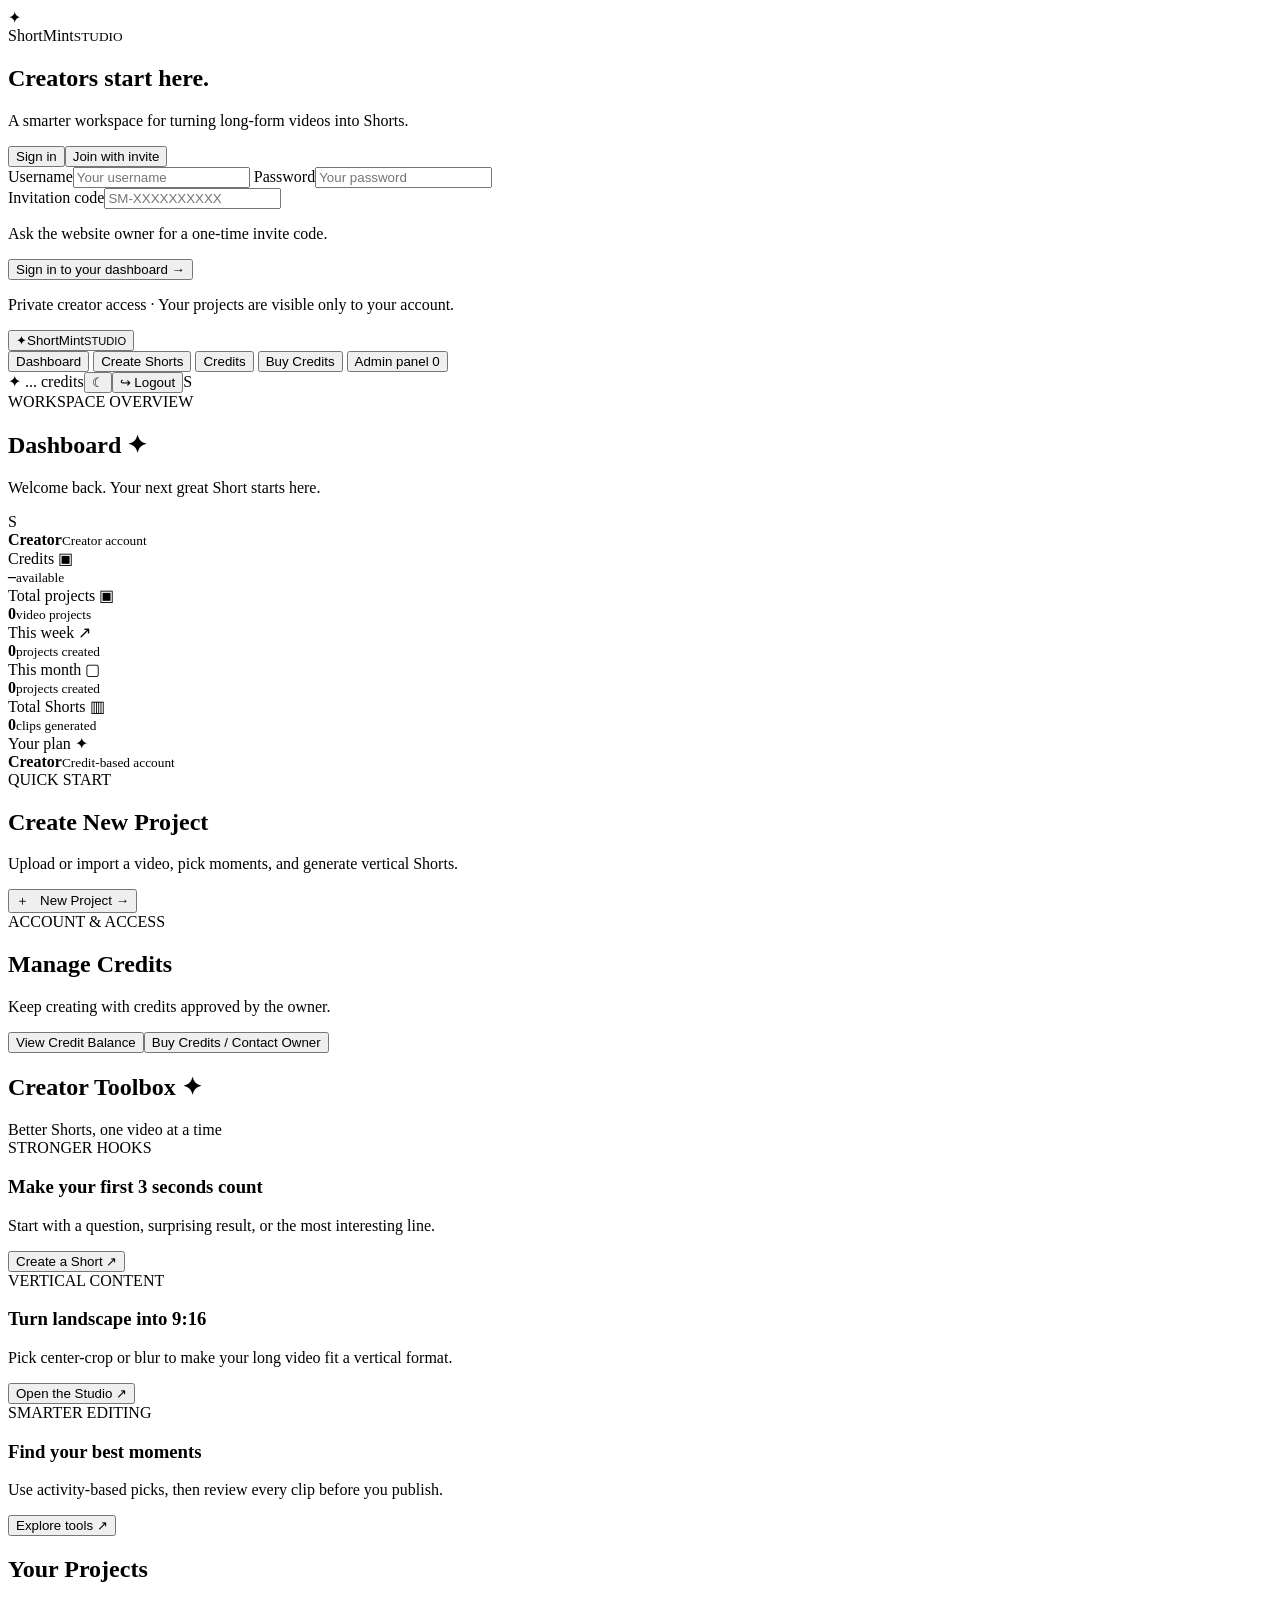
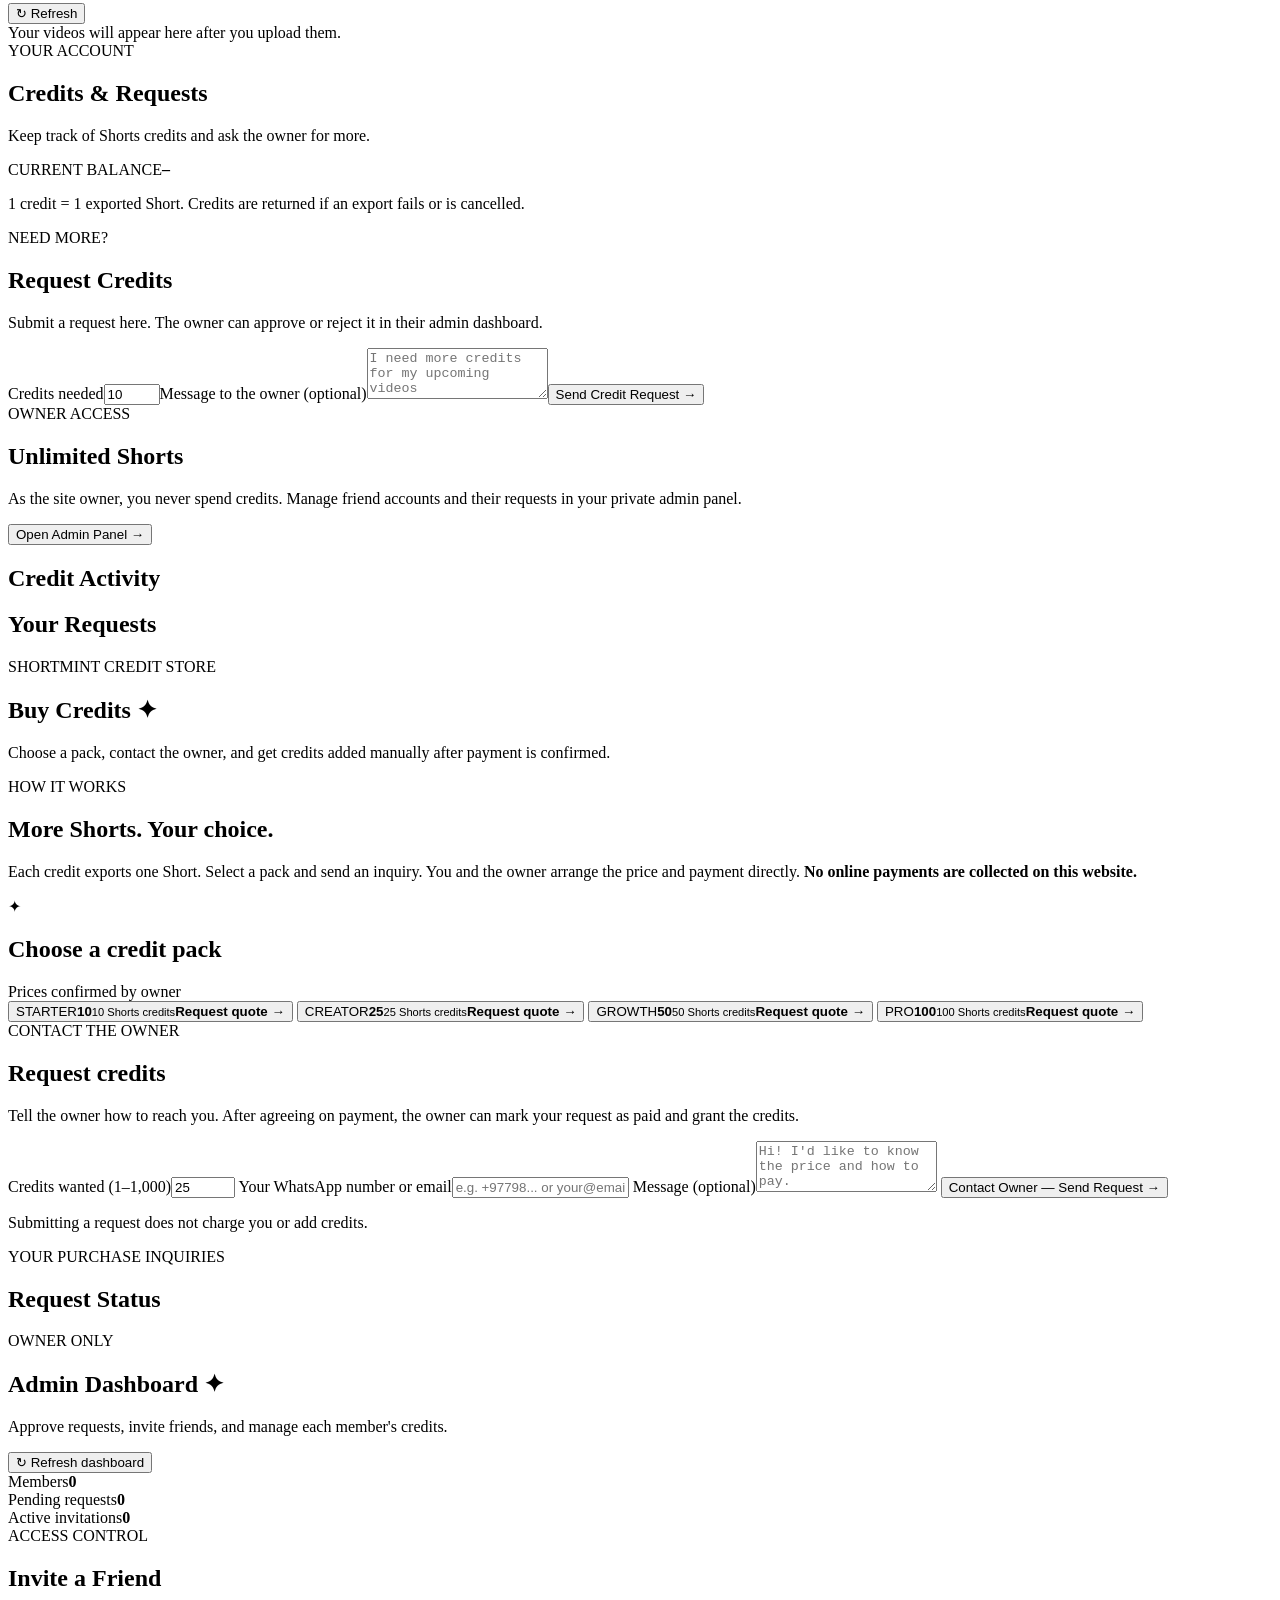
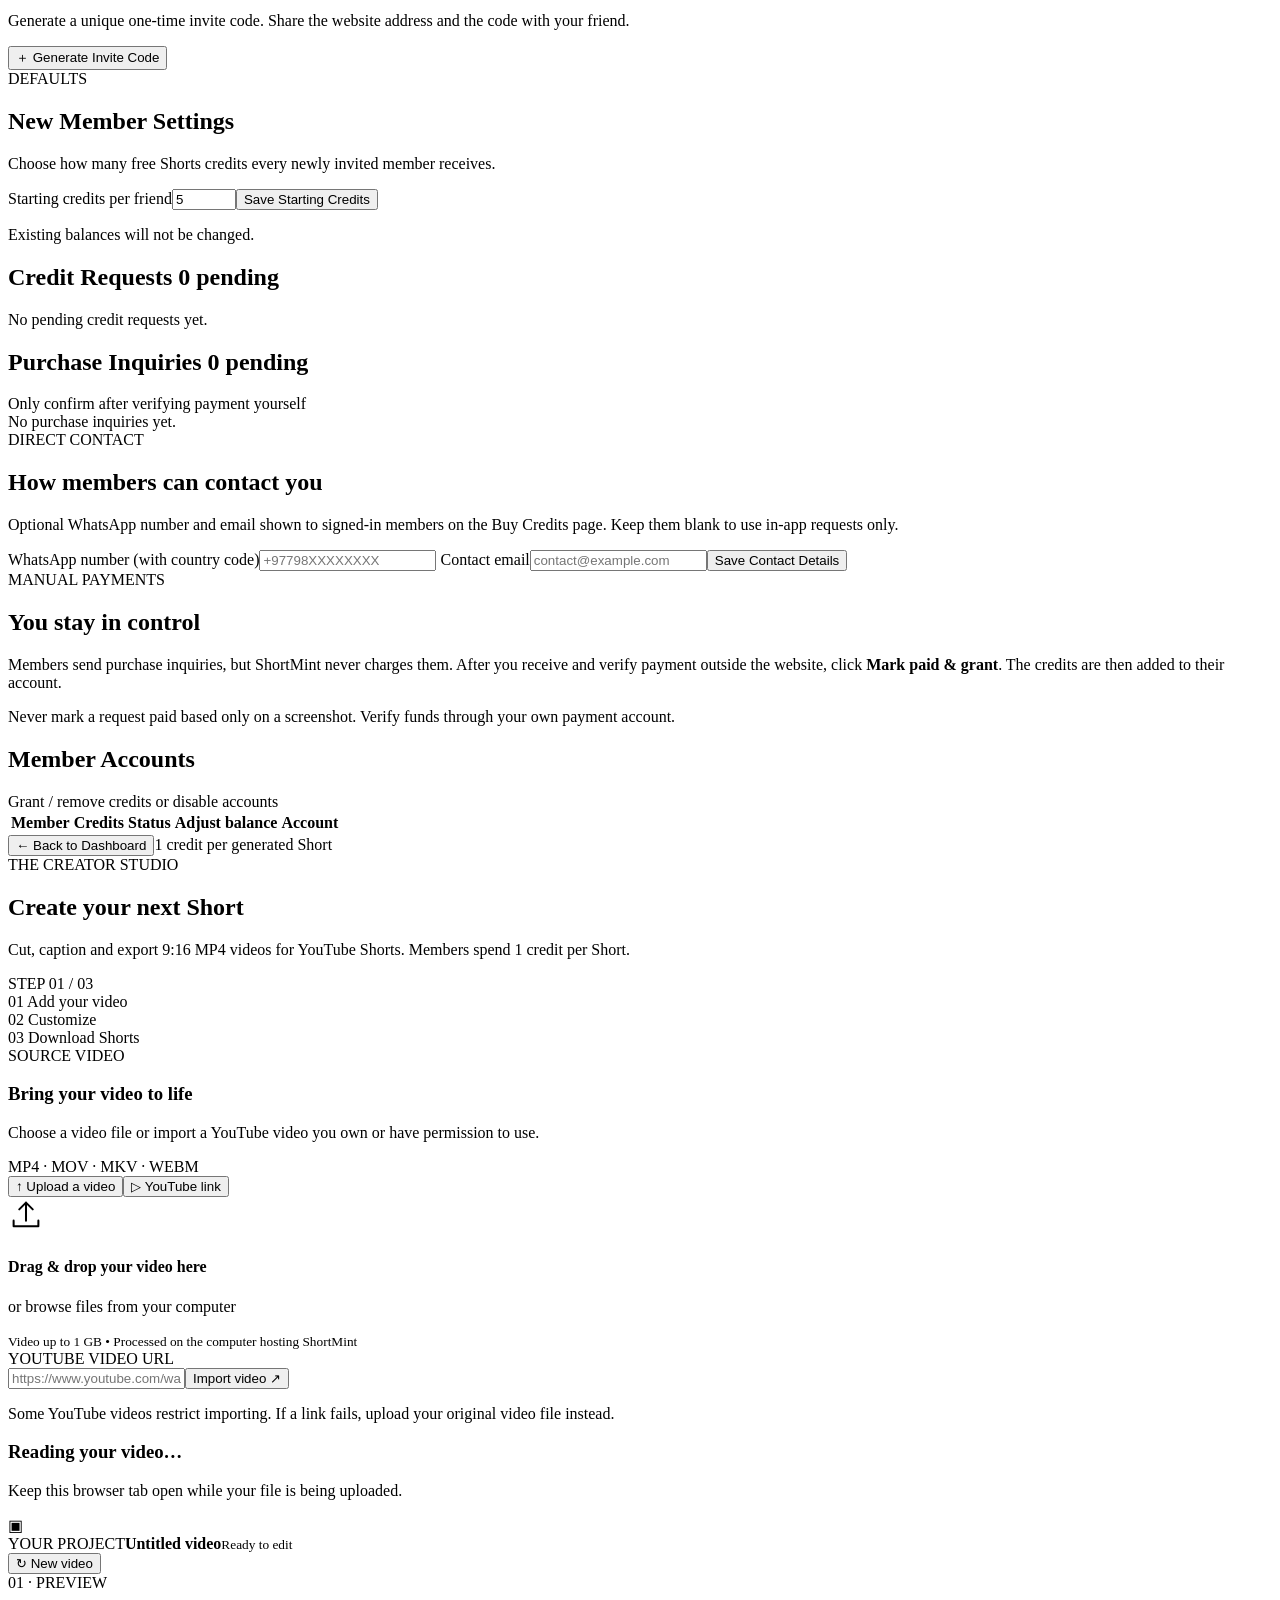
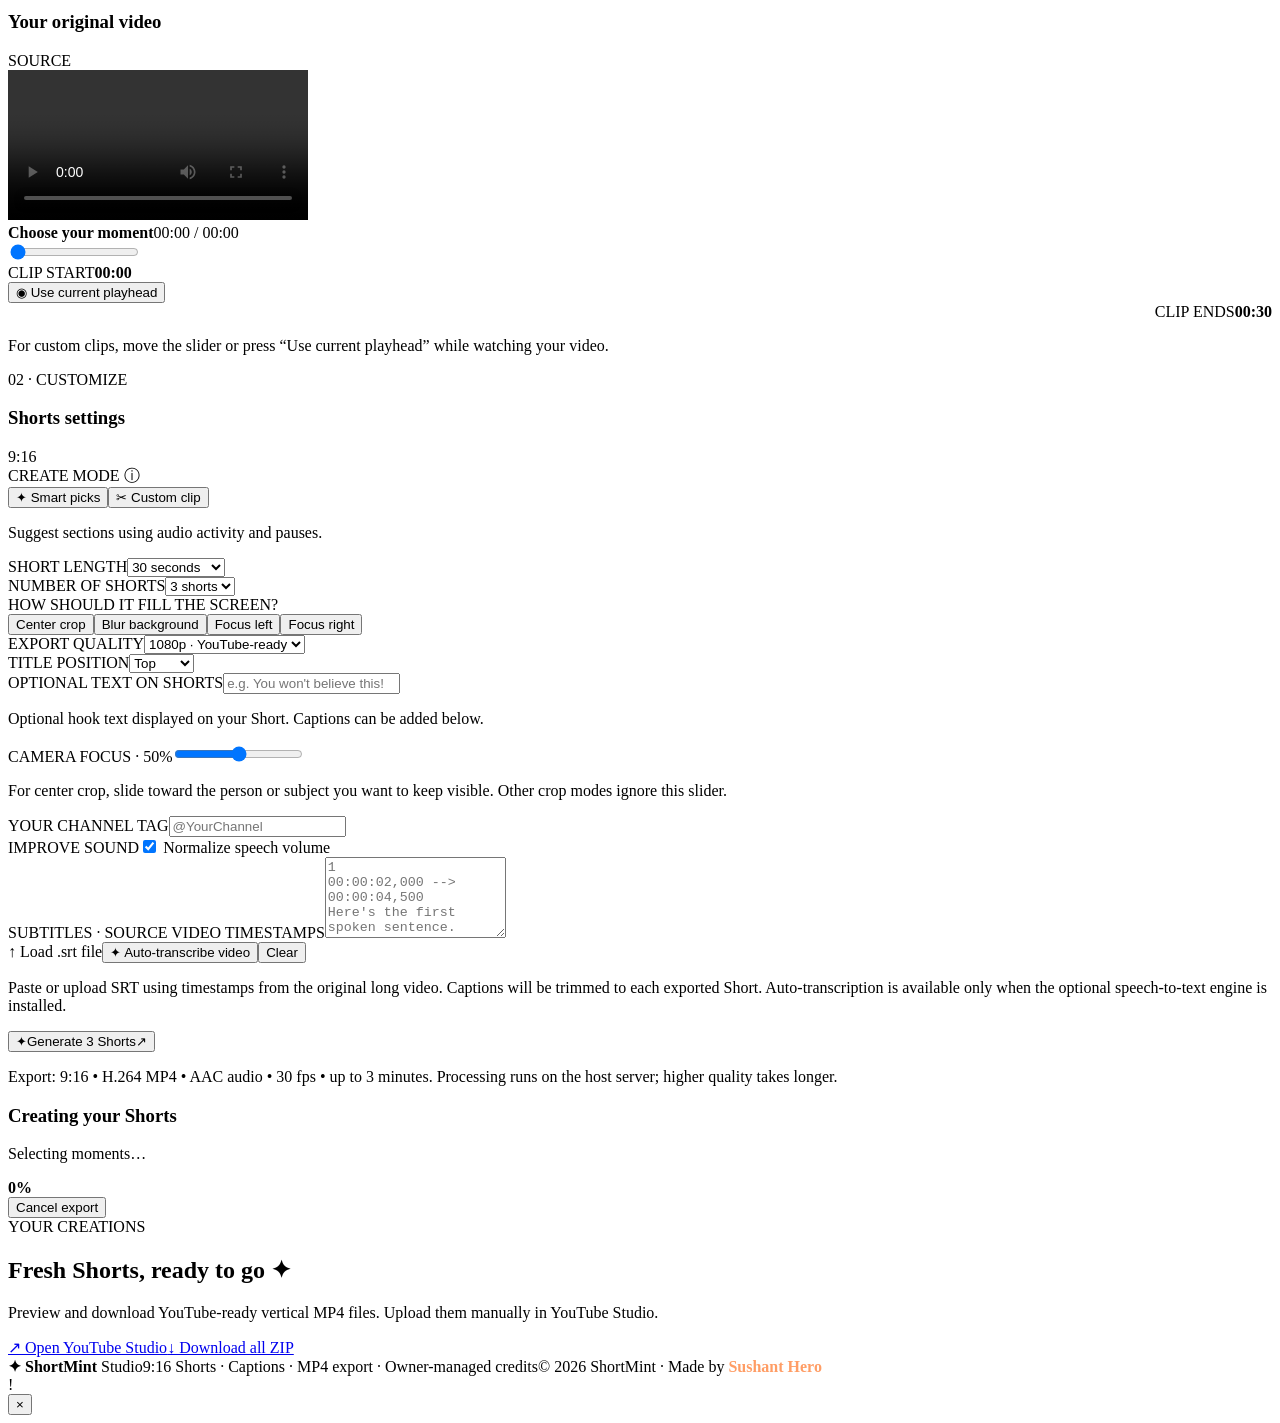
==== index.html @ 3d3056d5 "Add files via upload" ====
<!doctype html>
<html lang="en">
<head>
  <meta charset="utf-8"><meta name="viewport" content="width=device-width, initial-scale=1">
  <meta name="theme-color" content="#0a0d17">
  <meta name="description" content="ShortMint Studio: share a video-to-shorts workspace with friends, credit requests and private admin controls.">
  <title>ShortMint Studio v3 · YouTube Shorts Maker</title>
  <link rel="icon" type="image/svg+xml" href="[data-uri]">
  <link rel="stylesheet" href="/styles.css"><link rel="stylesheet" href="/dashboard.css">
</head>
<body>
  <section id="auth-view" class="auth-screen hidden">
    <div class="auth-orbit orbit-a"></div><div class="auth-orbit orbit-b"></div>
    <div class="auth-card">
      <div class="auth-heading"><div class="auth-brand-mark">✦</div><span>Short<span>Mint</span><small>STUDIO</small></span></div>
      <h1>Creators start here.</h1><p class="muted">A smarter workspace for turning long-form videos into Shorts.</p>
      <div class="auth-switch"><button id="auth-login-tab" type="button" class="active">Sign in</button><button id="auth-register-tab" type="button">Join with invite</button></div>
      <form id="auth-form" class="stack-form">
        <label for="auth-username">Username</label><input id="auth-username" autocomplete="username" required minlength="3" maxlength="24" placeholder="Your username">
        <label for="auth-password">Password</label><input id="auth-password" type="password" autocomplete="current-password" required minlength="10" placeholder="Your password">
        <div id="auth-invite-wrap" class="hidden"><label for="auth-invite">Invitation code</label><input id="auth-invite" maxlength="60" placeholder="SM-XXXXXXXXXX"><p class="helper">Ask the website owner for a one-time invite code.</p></div>
        <button id="auth-submit" type="submit" class="orange-btn wide">Sign in to your dashboard →</button>
      </form>
      <p id="auth-message" class="auth-message" aria-live="polite"></p>
      <p class="auth-foot">Private creator access · Your projects are visible only to your account.</p>
    </div>
  </section>
  <div id="app-view" class="hidden">
    <header class="site-header">
      <div class="shell header-inner">
        <button class="brand dashboard-brand" type="button" data-view="dashboard" aria-label="ShortMint dashboard"><span class="fire-mark">✦</span><span>Short<span class="brand-accent">Mint</span><small>STUDIO</small></span></button>
        <nav class="header-nav" aria-label="Main navigation">
          <button class="nav-link active" data-view="dashboard">Dashboard</button>
          <button class="nav-link" data-view="studio">Create Shorts</button>
          <button class="nav-link" data-view="credits">Credits</button>
          <button id="buy-nav" class="nav-link" data-view="buy">Buy Credits</button>
          <button id="admin-nav" class="nav-link hidden" data-view="admin">Admin panel <span id="nav-request-count" class="mini-alert hidden">0</span></button>
        </nav>
        <div class="header-actions"><span id="header-credit-chip" class="credit-chip">✦ ... credits</span><button id="theme-toggle" title="Toggle theme" aria-label="Toggle theme" class="icon-button">☾</button><button id="logout-button" type="button" class="logout-btn">↪ <span>Logout</span></button><span id="header-avatar" class="avatar">S</span></div>
      </div>
    </header>
    <main class="shell main-shell">
      <section id="dashboard-view" class="app-page">
        <div class="page-heading"><div><span class="overline">WORKSPACE OVERVIEW</span><h1>Dashboard <span class="wave">✦</span></h1><p id="welcome-copy">Welcome back. Your next great Short starts here.</p></div><div class="header-person"><span class="avatar large" id="welcome-avatar">S</span><div><b id="welcome-user">Creator</b><small id="welcome-role">Creator account</small></div></div></div>
        <div id="metric-grid" class="metric-grid" aria-label="Account statistics">
          <div class="metric-card"><div class="metric-label">Credits <span class="metric-glyph">▣</span></div><strong id="metric-credits">–</strong><small id="metric-credits-desc">available</small></div>
          <div class="metric-card"><div class="metric-label">Total projects <span class="metric-glyph">▣</span></div><strong id="metric-projects">0</strong><small>video projects</small></div>
          <div class="metric-card"><div class="metric-label">This week <span class="metric-glyph mint">↗</span></div><strong id="metric-week">0</strong><small>projects created</small></div>
          <div class="metric-card"><div class="metric-label">This month <span class="metric-glyph sky">▢</span></div><strong id="metric-month">0</strong><small>projects created</small></div>
          <div class="metric-card"><div class="metric-label">Total Shorts <span class="metric-glyph purple">▥</span></div><strong id="metric-shorts">0</strong><small>clips generated</small></div>
          <div class="metric-card"><div class="metric-label">Your plan <span class="metric-glyph orange">✦</span></div><strong id="metric-plan">Creator</strong><small id="metric-plan-desc">Credit-based account</small></div>
        </div>
        <div class="primary-grid">
          <article class="dashboard-panel highlight-panel"><div><span class="card-kicker">QUICK START</span><h2>Create New Project</h2><p>Upload or import a video, pick moments, and generate vertical Shorts.</p></div><button id="dashboard-new-project" type="button" class="orange-btn wide">＋ &nbsp; New Project <span>→</span></button></article>
          <article class="dashboard-panel"><div><span class="card-kicker muted-orange">ACCOUNT & ACCESS</span><h2 id="access-heading">Manage Credits</h2><p id="access-description">Keep creating with credits approved by the owner.</p></div><div class="panel-actions"><button id="dashboard-manage-credits" class="secondary-btn wide">View Credit Balance</button><button id="dashboard-secondary-action" class="gray-btn wide">Buy Credits / Contact Owner</button></div></article>
        </div>
        <div class="section-title-row"><h2>Creator Toolbox <span class="little-flare">✦</span></h2><span>Better Shorts, one video at a time</span></div>
        <div class="tips-grid"><article class="tip-card"><span>STRONGER HOOKS</span><h3>Make your first 3 seconds count</h3><p>Start with a question, surprising result, or the most interesting line.</p><button type="button" data-view="studio">Create a Short ↗</button></article><article class="tip-card"><span>VERTICAL CONTENT</span><h3>Turn landscape into 9:16</h3><p>Pick center-crop or blur to make your long video fit a vertical format.</p><button type="button" data-view="studio">Open the Studio ↗</button></article><article class="tip-card"><span>SMARTER EDITING</span><h3>Find your best moments</h3><p>Use activity-based picks, then review every clip before you publish.</p><button type="button" data-view="studio">Explore tools ↗</button></article></div>
        <div class="section-title-row project-heading"><h2>Your Projects</h2><button type="button" class="text-btn" id="refresh-projects">↻ Refresh</button></div>
        <div id="project-list" class="project-list"><div class="empty-list">Your videos will appear here after you upload them.</div></div>
      </section>
      <section id="credits-view" class="app-page hidden">
        <div class="page-heading"><div><span class="overline">YOUR ACCOUNT</span><h1>Credits & Requests</h1><p>Keep track of Shorts credits and ask the owner for more.</p></div></div>
        <div class="credits-layout"><article class="dashboard-panel balance-card"><span class="card-kicker">CURRENT BALANCE</span><strong id="big-credit-count">–</strong><p id="balance-info">1 credit = 1 exported Short. Credits are returned if an export fails or is cancelled.</p></article><article id="request-credit-panel" class="dashboard-panel"><span class="card-kicker">NEED MORE?</span><h2>Request Credits</h2><p>Submit a request here. The owner can approve or reject it in their admin dashboard.</p><form id="request-credit-form" class="stack-form"><label for="request-amount">Credits needed</label><input id="request-amount" type="number" min="1" max="500" value="10" required><label for="request-message">Message to the owner (optional)</label><textarea id="request-message" maxlength="300" rows="3" placeholder="I need more credits for my upcoming videos"></textarea><button type="submit" class="orange-btn">Send Credit Request →</button></form></article><article id="owner-info-panel" class="dashboard-panel hidden"><span class="card-kicker">OWNER ACCESS</span><h2>Unlimited Shorts</h2><p>As the site owner, you never spend credits. Manage friend accounts and their requests in your private admin panel.</p><button type="button" class="orange-btn" data-view="admin">Open Admin Panel →</button></article></div>
        <div class="history-grid"><article class="dashboard-panel"><h2>Credit Activity</h2><div id="credit-history" class="history-list"></div></article><article class="dashboard-panel"><h2>Your Requests</h2><div id="my-requests" class="history-list"></div></article></div>
      </section>
      <section id="buy-view" class="app-page hidden">
        <div class="page-heading"><div><span class="overline">SHORTMINT CREDIT STORE</span><h1>Buy Credits <span class="wave">✦</span></h1><p>Choose a pack, contact the owner, and get credits added manually after payment is confirmed.</p></div></div>
        <div class="shop-hero dashboard-panel"><div><span class="card-kicker">HOW IT WORKS</span><h2>More Shorts. Your choice.</h2><p>Each credit exports one Short. Select a pack and send an inquiry. You and the owner arrange the price and payment directly. <strong>No online payments are collected on this website.</strong></p></div><div class="shop-hero-icon">✦</div></div>
        <div class="section-title-row"><h2>Choose a credit pack</h2><span>Prices confirmed by owner</span></div>
        <div class="shop-packs" id="shop-packs">
          <button type="button" class="shop-pack" data-buy-pack="10"><span>STARTER</span><strong>10</strong><small>10 Shorts credits</small><b>Request quote →</b></button>
          <button type="button" class="shop-pack" data-buy-pack="25"><span>CREATOR</span><strong>25</strong><small>25 Shorts credits</small><b>Request quote →</b></button>
          <button type="button" class="shop-pack" data-buy-pack="50"><span>GROWTH</span><strong>50</strong><small>50 Shorts credits</small><b>Request quote →</b></button>
          <button type="button" class="shop-pack" data-buy-pack="100"><span>PRO</span><strong>100</strong><small>100 Shorts credits</small><b>Request quote →</b></button>
        </div>
        <div class="shop-bottom-grid">
          <article class="dashboard-panel"><span class="card-kicker">CONTACT THE OWNER</span><h2>Request credits</h2><p>Tell the owner how to reach you. After agreeing on payment, the owner can mark your request as paid and grant the credits.</p>
            <form id="purchase-form" class="stack-form"><label for="buy-amount">Credits wanted (1–1,000)</label><input type="number" id="buy-amount" min="1" max="1000" value="25" required>
              <label for="buy-contact">Your WhatsApp number or email</label><input id="buy-contact" type="text" minlength="5" maxlength="120" placeholder="e.g. +97798... or your@email.com" required>
              <label for="buy-note">Message (optional)</label><textarea id="buy-note" maxlength="300" rows="3" placeholder="Hi! I'd like to know the price and how to pay."></textarea>
              <button type="submit" class="orange-btn">Contact Owner — Send Request →</button>
            </form><p class="mini-caption">Submitting a request does not charge you or add credits.</p><div id="owner-contact-links" class="shop-direct-links hidden"></div>
          </article>
          <article class="dashboard-panel"><span class="card-kicker">YOUR PURCHASE INQUIRIES</span><h2>Request Status</h2><div id="purchase-history" class="history-list"></div></article>
        </div>
      </section>
      <section id="admin-view" class="app-page hidden">
        <div class="page-heading"><div><span class="overline">OWNER ONLY</span><h1>Admin Dashboard <span class="wave">✦</span></h1><p>Approve requests, invite friends, and manage each member's credits.</p></div><button id="admin-refresh" class="outline-btn">↻ Refresh dashboard</button></div>
        <div class="admin-summary"><div><span>Members</span><strong id="admin-members">0</strong></div><div><span>Pending requests</span><strong id="admin-pending">0</strong></div><div><span>Active invitations</span><strong id="admin-invites">0</strong></div></div>
        <div class="admin-main-grid"><article class="dashboard-panel"><div class="admin-panel-heading"><div><span class="card-kicker">ACCESS CONTROL</span><h2>Invite a Friend</h2></div></div><p>Generate a unique one-time invite code. Share the website address and the code with your friend.</p><button id="create-invite" class="orange-btn">＋ Generate Invite Code</button><div id="invite-list" class="history-list spaced"></div></article>
        <article class="dashboard-panel"><span class="card-kicker">DEFAULTS</span><h2>New Member Settings</h2><p>Choose how many free Shorts credits every newly invited member receives.</p><form id="starting-credit-form" class="stack-form"><label for="starting-credits">Starting credits per friend</label><input id="starting-credits" type="number" min="0" max="1000" value="5" required><button class="secondary-btn" type="submit">Save Starting Credits</button></form><p class="mini-caption">Existing balances will not be changed.</p></article></div>
        <div class="section-title-row"><h2>Credit Requests <span id="request-heading-count" class="count-pill">0 pending</span></h2></div>
        <div id="admin-requests" class="admin-list"><div class="empty-list">No pending credit requests yet.</div></div>
        <div class="section-title-row"><h2>Purchase Inquiries <span id="purchase-heading-count" class="count-pill">0 pending</span></h2><span>Only confirm after verifying payment yourself</span></div>
        <div id="admin-purchases" class="admin-list"><div class="empty-list">No purchase inquiries yet.</div></div>
        <div class="admin-main-grid shop-admin-grid">
          <article class="dashboard-panel"><span class="card-kicker">DIRECT CONTACT</span><h2>How members can contact you</h2><p>Optional WhatsApp number and email shown to signed-in members on the Buy Credits page. Keep them blank to use in-app requests only.</p>
            <form id="owner-contact-form" class="stack-form"><label for="owner-whatsapp">WhatsApp number (with country code)</label><input type="tel" id="owner-whatsapp" placeholder="+97798XXXXXXXX" maxlength="25">
              <label for="owner-email">Contact email</label><input type="email" id="owner-email" maxlength="120" placeholder="contact@example.com"><button type="submit" class="secondary-btn">Save Contact Details</button></form>
          </article>
          <article class="dashboard-panel"><span class="card-kicker">MANUAL PAYMENTS</span><h2>You stay in control</h2><p>Members send purchase inquiries, but ShortMint never charges them. After you receive and verify payment outside the website, click <strong>Mark paid & grant</strong>. The credits are then added to their account.</p><p class="mini-caption">Never mark a request paid based only on a screenshot. Verify funds through your own payment account.</p></article>
        </div>
        <div class="section-title-row"><h2>Member Accounts</h2><span>Grant / remove credits or disable accounts</span></div>
        <div class="dashboard-panel table-wrap"><table class="members-table"><thead><tr><th>Member</th><th>Credits</th><th>Status</th><th>Adjust balance</th><th>Account</th></tr></thead><tbody id="admin-users"></tbody></table></div>
      </section>
      <div id="editor-view" class="app-page hidden"><div class="editor-back"><button type="button" class="outline-btn" data-view="dashboard">← Back to Dashboard</button><span id="editor-credit-note">1 credit per generated Short</span></div>
    <section class="studio" id="workspace">
      <div class="section-heading"><div><div class="eyebrow small">THE CREATOR STUDIO</div><h2>Create your next Short</h2><p>Cut, caption and export 9:16 MP4 videos for YouTube Shorts. Members spend 1 credit per Short.</p></div><span class="step-counter" id="step-counter">STEP 01 / 03</span></div>
      <div class="steps"><div class="step active" data-step="1"><span>01</span> Add your video</div><div class="step-line"></div><div class="step" data-step="2"><span>02</span> Customize</div><div class="step-line"></div><div class="step" data-step="3"><span>03</span> Download Shorts</div></div>
      <div class="upload-panel" id="upload-panel">
        <div class="upload-header"><div><div class="panel-label">SOURCE VIDEO</div><h3>Bring your video to life</h3><p>Choose a video file or import a YouTube video you own or have permission to use.</p></div><div class="supported">MP4 · MOV · MKV · WEBM</div></div>
        <div class="source-tabs" role="tablist" aria-label="Video source"><button class="source-tab active" data-source="file" type="button"><span>↑</span> Upload a video</button><button class="source-tab" data-source="youtube" type="button"><span>▷</span> YouTube link</button></div>
        <div class="source-content" id="file-source">
          <div id="dropzone" class="dropzone" tabindex="0" role="button" aria-label="Select a video file">
            <div class="upload-symbol"><svg viewBox="0 0 32 32" width="36" height="36" fill="none" stroke="currentColor" stroke-width="1.8" stroke-linecap="round" stroke-linejoin="round"><path d="M16 21V5m-6 6 6-6 6 6"/><path d="M5 21v5h22v-5"/></svg></div>
            <h4>Drag & drop your video here</h4><p>or <span>browse files</span> from your computer</p><small>Video up to 1 GB • Processed on the computer hosting ShortMint</small>
          </div><input id="file-input" type="file" accept="video/mp4,video/quicktime,video/x-matroska,video/webm,video/x-msvideo,.m4v,.mov,.mkv,.avi" hidden>
        </div>
        <form id="url-source" class="source-content hidden"><label for="youtube-url">YOUTUBE VIDEO URL</label><div class="youtube-input-row"><input id="youtube-url" type="url" placeholder="https://www.youtube.com/watch?v=..." required><button type="submit" class="btn-accent">Import video <span>↗</span></button></div><p>Some YouTube videos restrict importing. If a link fails, upload your original video file instead.</p></form>
      </div>

      <div class="busy-panel hidden" id="upload-busy" role="status"><div class="busy-spinner"></div><div><h3 id="upload-busy-title">Reading your video…</h3><p id="upload-busy-text">Keep this browser tab open while your file is being uploaded.</p><div class="upload-progress"><span id="upload-progress-fill"></span></div></div></div>

      <div id="editing-area" class="hidden">
        <div class="project-bar"><div class="project-icon">▣</div><div class="project-info"><span>YOUR PROJECT</span><strong id="project-filename">Untitled video</strong><small id="project-metadata">Ready to edit</small></div><button id="new-project" class="subtle-button" type="button">↻ New video</button></div>
        <div class="editor-grid">
          <article class="panel preview-panel"><div class="panel-head"><div><div class="panel-label">01 · PREVIEW</div><h3>Your original video</h3></div><span class="feature-pill">SOURCE</span></div><div class="source-preview"><video id="source-video" controls playsinline preload="metadata"></video></div><div class="timeline-heading"><strong>Choose your moment</strong><span id="time-display">00:00 / 00:00</span></div><input id="start-range" class="time-range" type="range" min="0" max="1" step="0.1" value="0"><div class="timeline-actions"><div class="time-value"><span>CLIP START</span><strong id="start-value">00:00</strong></div><button id="playhead-button" class="use-playhead" type="button">◉ Use current playhead</button><div class="time-value" style="text-align:right"><span>CLIP ENDS</span><strong id="end-value">00:30</strong></div></div><p class="hint-text">For custom clips, move the slider or press “Use current playhead” while watching your video.</p></article>
          <article class="panel settings-panel"><div class="panel-head"><div><div class="panel-label">02 · CUSTOMIZE</div><h3>Shorts settings</h3></div><span class="feature-pill secondary">9:16</span></div>
            <div class="setting-group"><label>CREATE MODE <span class="info-dot" title="Smart mode finds active-audio moments; it does not understand speech meaning.">ⓘ</span></label><div class="choice-row" id="mode-choices"><button type="button" class="choice active" data-value="auto">✦ Smart picks</button><button type="button" class="choice" data-value="manual">✂ Custom clip</button></div><p class="field-note" id="mode-note">Suggest sections using audio activity and pauses.</p></div>
            <div class="settings-divider"></div>
            <div class="two-settings"><div class="setting-group"><label for="clip-length">SHORT LENGTH</label><select id="clip-length"><option value="15">15 seconds</option><option value="30" selected>30 seconds</option><option value="45">45 seconds</option><option value="60">60 seconds</option><option value="90">90 seconds</option><option value="120">120 seconds</option><option value="180">180 seconds</option></select></div><div class="setting-group" id="count-group"><label for="clip-count">NUMBER OF SHORTS</label><select id="clip-count"><option value="1">1 short</option><option value="2">2 shorts</option><option value="3" selected>3 shorts</option><option value="4">4 shorts</option><option value="5">5 shorts</option><option value="6">6 shorts</option><option value="8">8 shorts</option></select></div></div>
            <div class="settings-divider"></div>
            <div class="setting-group"><label>HOW SHOULD IT FILL THE SCREEN?</label><div class="crop-grid" id="crop-choices"><button type="button" class="crop-choice active" data-value="center"><span class="crop-illustration crop-center"><i></i></span>Center crop</button><button type="button" class="crop-choice" data-value="blur"><span class="crop-illustration crop-blur"><i></i></span>Blur background</button><button type="button" class="crop-choice" data-value="left"><span class="crop-illustration crop-left"><i></i></span>Focus left</button><button type="button" class="crop-choice" data-value="right"><span class="crop-illustration crop-right"><i></i></span>Focus right</button></div></div>
            <div class="settings-divider"></div>
            <div class="two-settings"><div class="setting-group"><label for="resolution">EXPORT QUALITY</label><select id="resolution"><option value="540">540p · Faster</option><option value="720">720p · Faster</option><option value="1080" selected>1080p · YouTube-ready</option></select></div><div class="setting-group"><label for="title-position">TITLE POSITION</label><select id="title-position"><option value="top" selected>Top</option><option value="middle">Middle</option><option value="bottom">Bottom</option></select></div></div>
            <div class="setting-group title-group"><label for="overlay-title">OPTIONAL TEXT ON SHORTS</label><input id="overlay-title" type="text" placeholder="e.g. You won't believe this!" maxlength="120"><p class="field-note">Optional hook text displayed on your Short. Captions can be added below.</p></div>
            <div class="settings-divider"></div>
            <div class="setting-group"><label for="focus-x">CAMERA FOCUS · <span id="focus-percent">50%</span></label><input id="focus-x" class="time-range" type="range" min="0" max="100" step="5" value="50"><p class="field-note">For center crop, slide toward the person or subject you want to keep visible. Other crop modes ignore this slider.</p></div>
            <div class="two-settings"><div class="setting-group"><label for="watermark">YOUR CHANNEL TAG</label><input id="watermark" type="text" maxlength="36" placeholder="@YourChannel"></div><div class="setting-group"><label>IMPROVE SOUND</label><label class="checkbox-label"><input id="normalize-audio" type="checkbox" checked> Normalize speech volume</label></div></div>
            <div class="settings-divider"></div>
            <div class="setting-group"><label for="caption-srt">SUBTITLES · SOURCE VIDEO TIMESTAMPS</label><textarea id="caption-srt" rows="5" maxlength="150000" spellcheck="false" placeholder="1&#10;00:00:02,000 --> 00:00:04,500&#10;Here's the first spoken sentence.&#10;&#10;2&#10;00:00:04,500 --> 00:00:06,800&#10;Here's the next sentence."></textarea>
              <div class="subtitle-actions"><label class="small-btn subtitle-file-label" for="subtitle-file">↑ Load .srt file</label><input id="subtitle-file" type="file" accept=".srt,text/plain" hidden><button id="auto-caption-btn" class="small-btn" type="button">✦ Auto-transcribe video</button><button id="clear-captions" class="small-btn" type="button">Clear</button></div>
              <p class="field-note" id="caption-note">Paste or upload SRT using timestamps from the original long video. Captions will be trimmed to each exported Short. Auto-transcription is available only when the optional speech-to-text engine is installed.</p>
            </div>
            <button id="generate-button" type="button" class="generate-button"><span class="button-spark">✦</span><span id="generate-text">Generate 3 Shorts</span><span class="button-arrow">↗</span></button><p class="generation-footnote">Export: 9:16 • H.264 MP4 • AAC audio • 30 fps • up to 3 minutes. Processing runs on the host server; higher quality takes longer.</p>
          </article>
        </div>
        <section class="export-panel hidden" id="export-panel"><div class="export-heading"><div class="export-spinner"></div><div><h3 id="export-title">Creating your Shorts</h3><p id="export-message">Selecting moments…</p></div><strong id="export-percent">0%</strong></div><div class="export-progress"><span id="export-progress-fill"></span></div><button id="cancel-button" class="cancel-button" type="button">Cancel export</button></section>
        <section class="results-area hidden" id="results-area"><div class="results-top"><div><div class="eyebrow small">YOUR CREATIONS</div><h2>Fresh Shorts, ready to go <span>✦</span></h2><p>Preview and download YouTube-ready vertical MP4 files. Upload them manually in YouTube Studio.</p></div><div class="result-top-actions"><a class="download-all youtube-outline" href="https://studio.youtube.com/" target="_blank" rel="noopener noreferrer">↗ Open YouTube Studio</a><a id="download-all" class="download-all" href="#">↓ Download all ZIP</a></div></div><div id="results-grid" class="results-grid"></div></section>
      </div>
    </section>
</div>
    </main>
    <footer class="shell site-footer"><span><b>✦ Short<span class="brand-accent">Mint</span></b> Studio</span><span>9:16 Shorts · Captions · MP4 export · Owner-managed credits</span><span>© 2026 ShortMint · Made by <strong style="color:#ff9d65;font-weight:800">Sushant Hero</strong></span></footer>
  </div>
  <div class="toast hidden" id="toast" role="alert"><span id="toast-icon">!</span><div id="toast-text"></div><button id="toast-dismiss" type="button" aria-label="Dismiss">×</button></div>
  <script src="/app.js" defer></script><script src="/dashboard.js" defer></script>
</body>
</html>
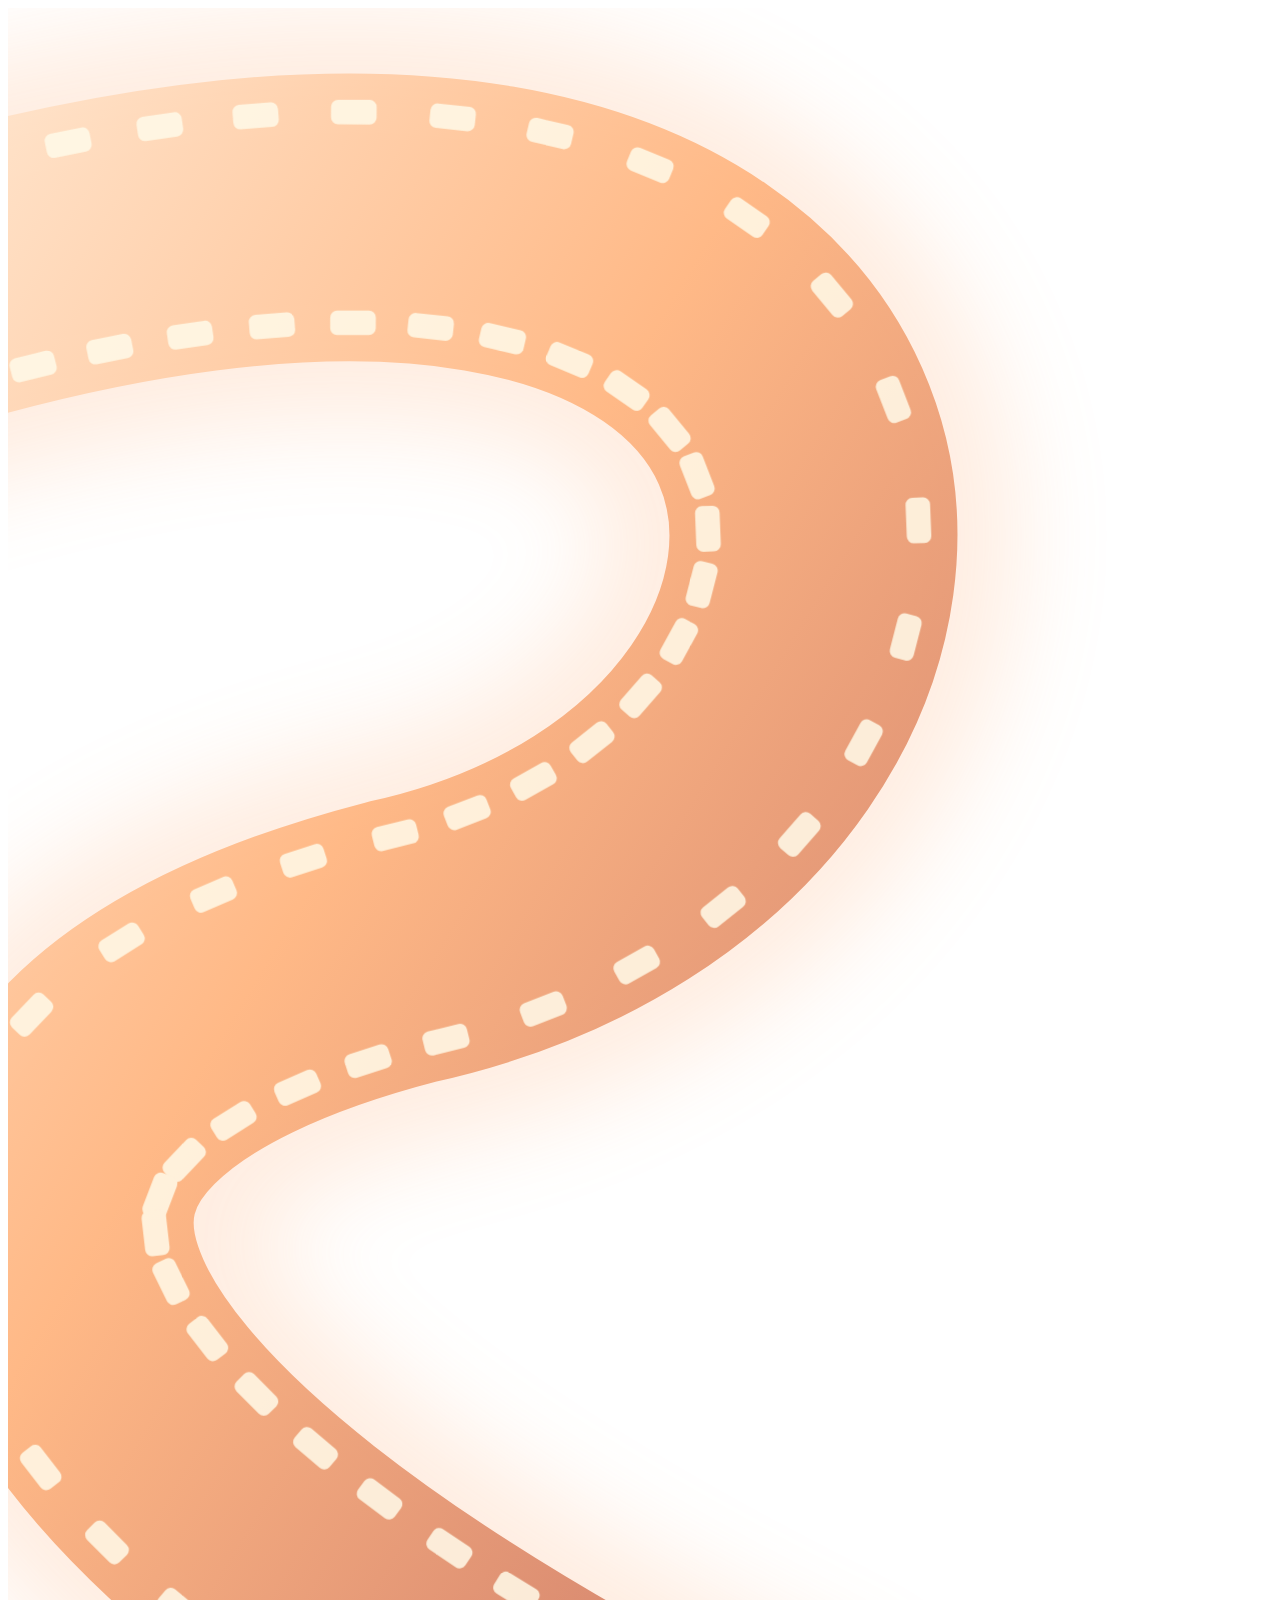
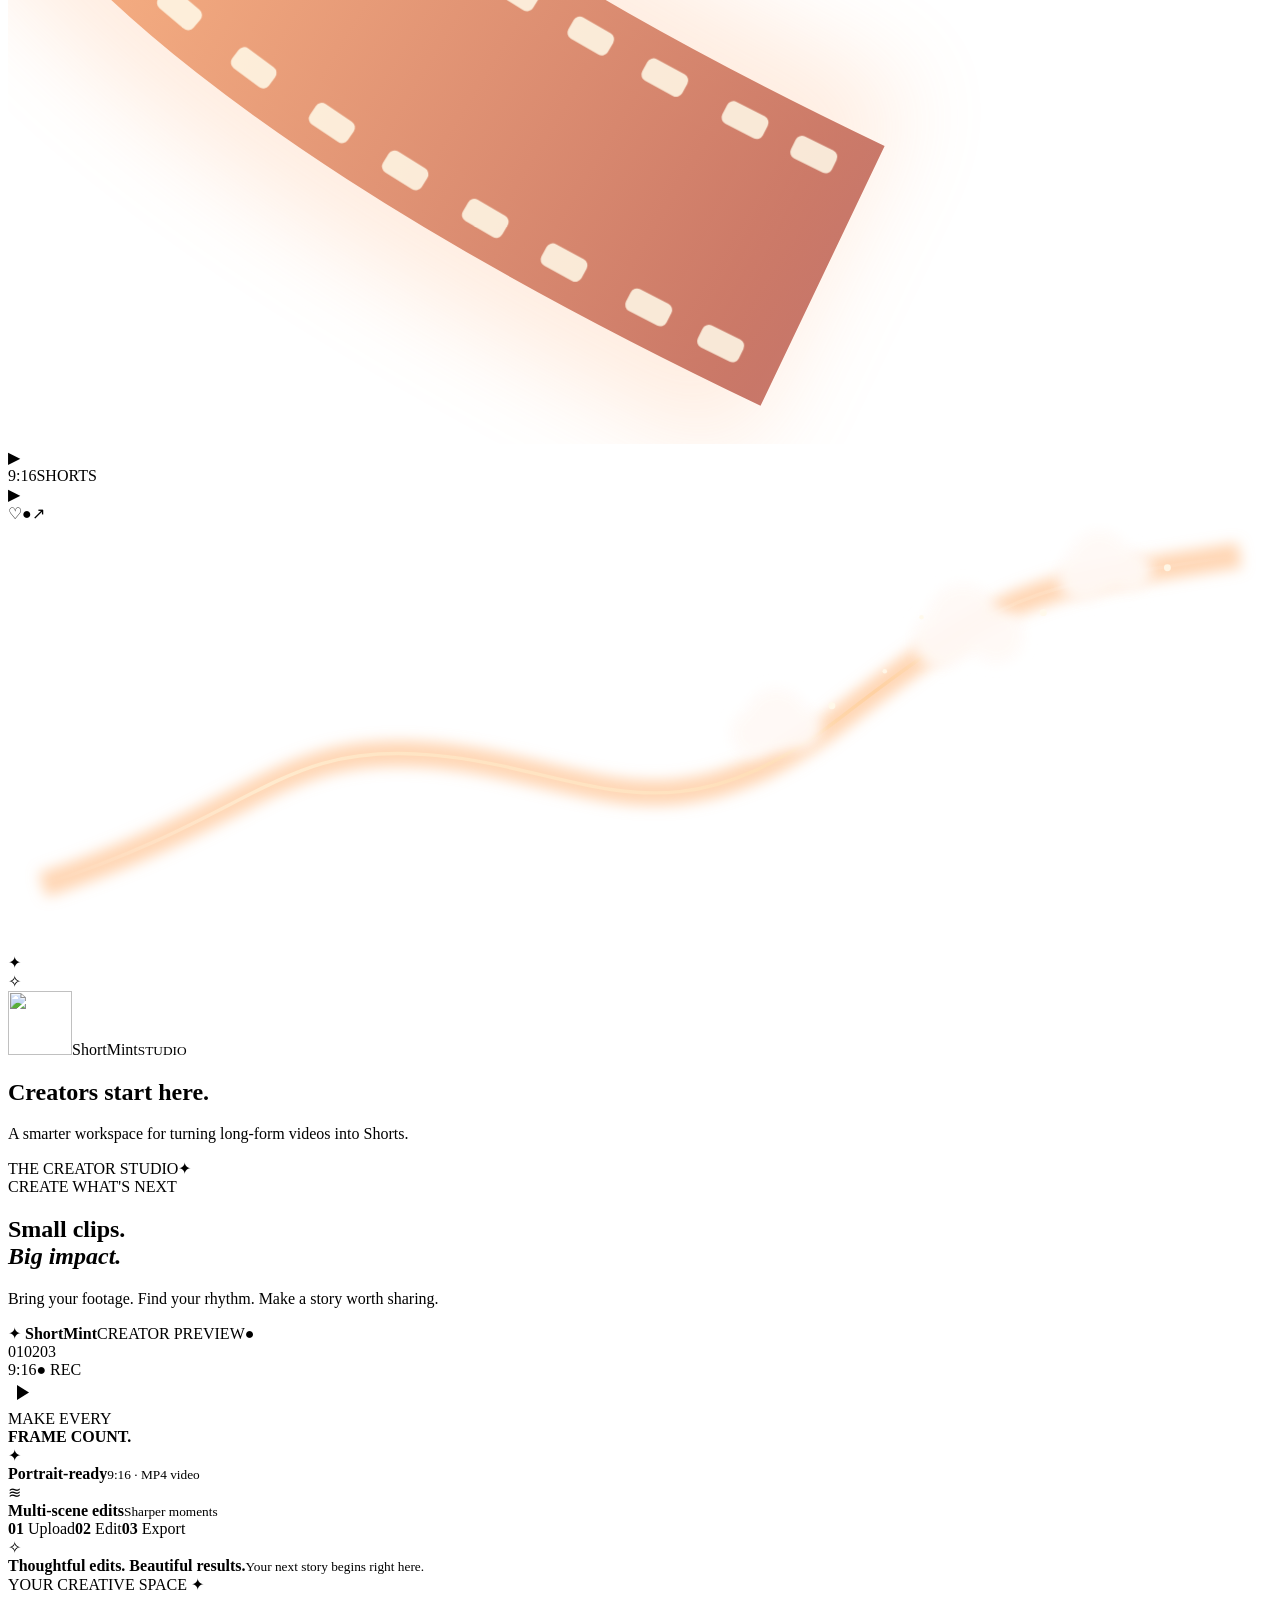
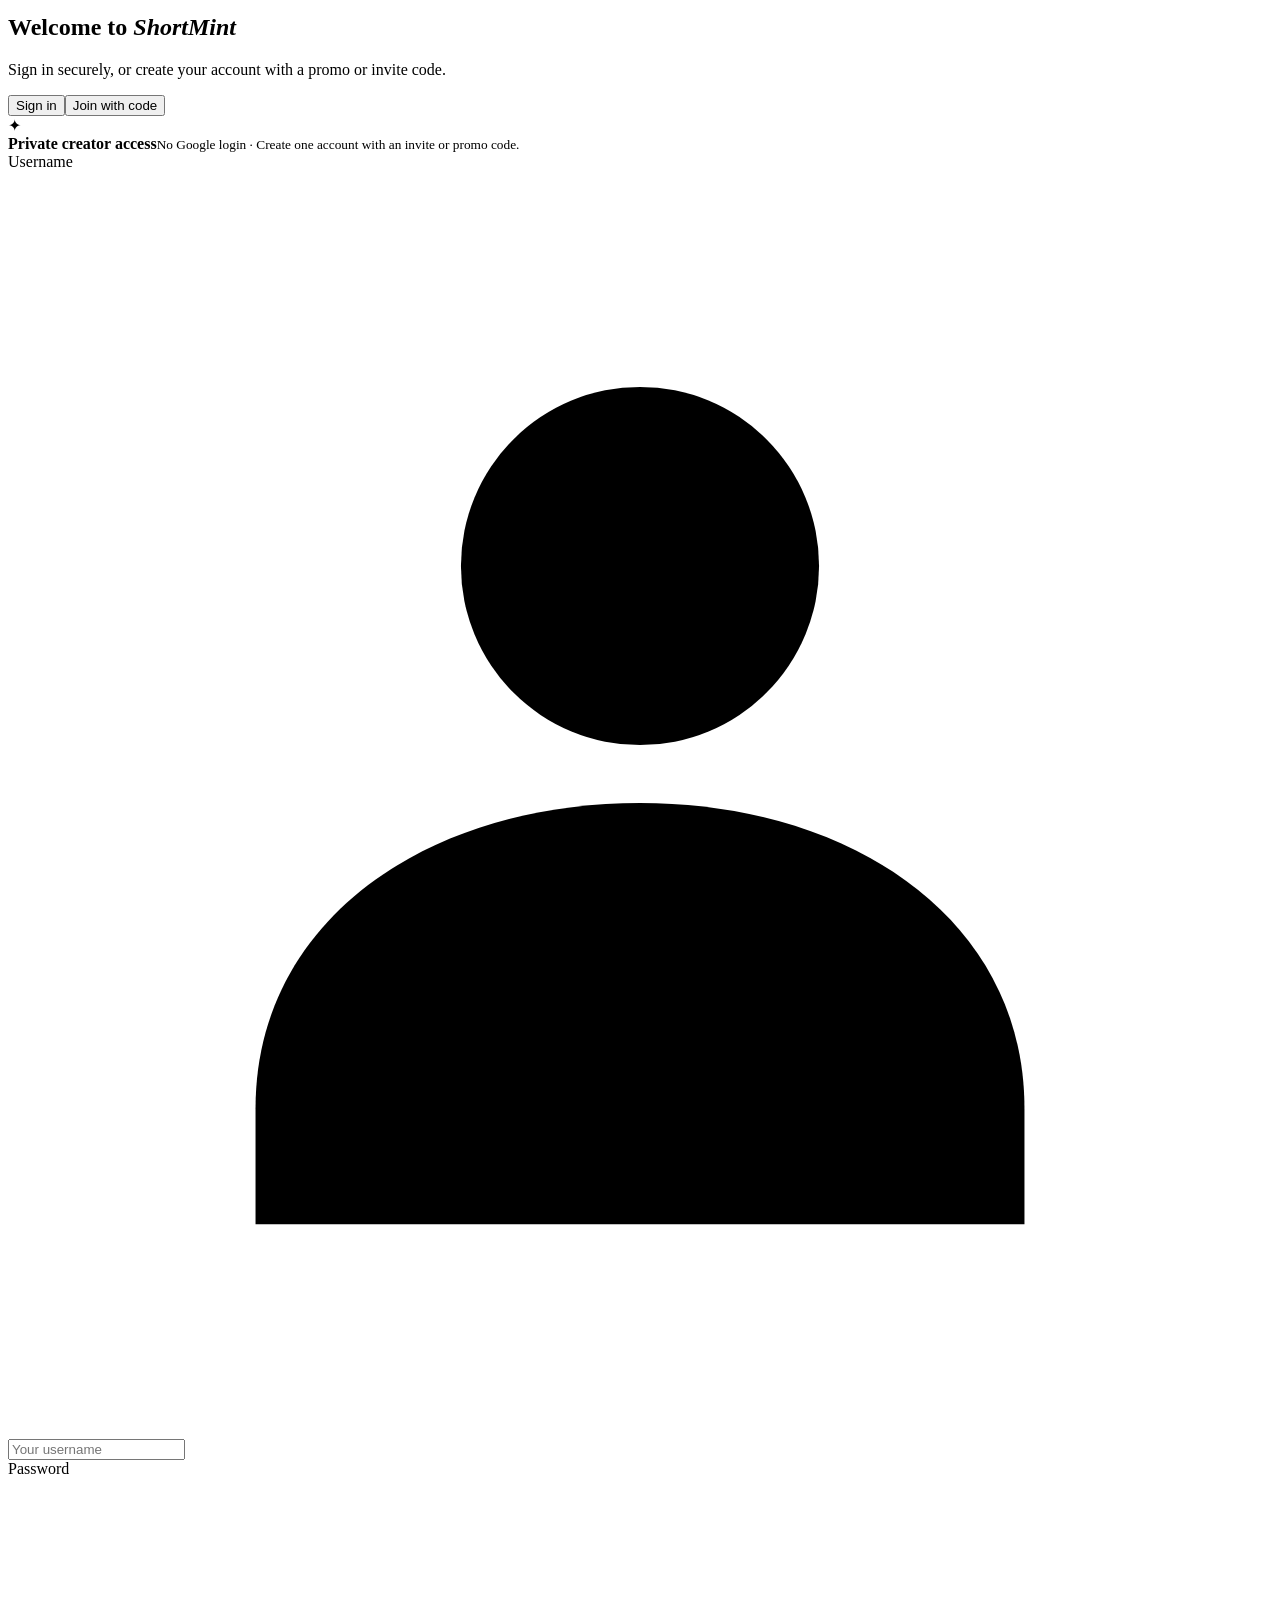
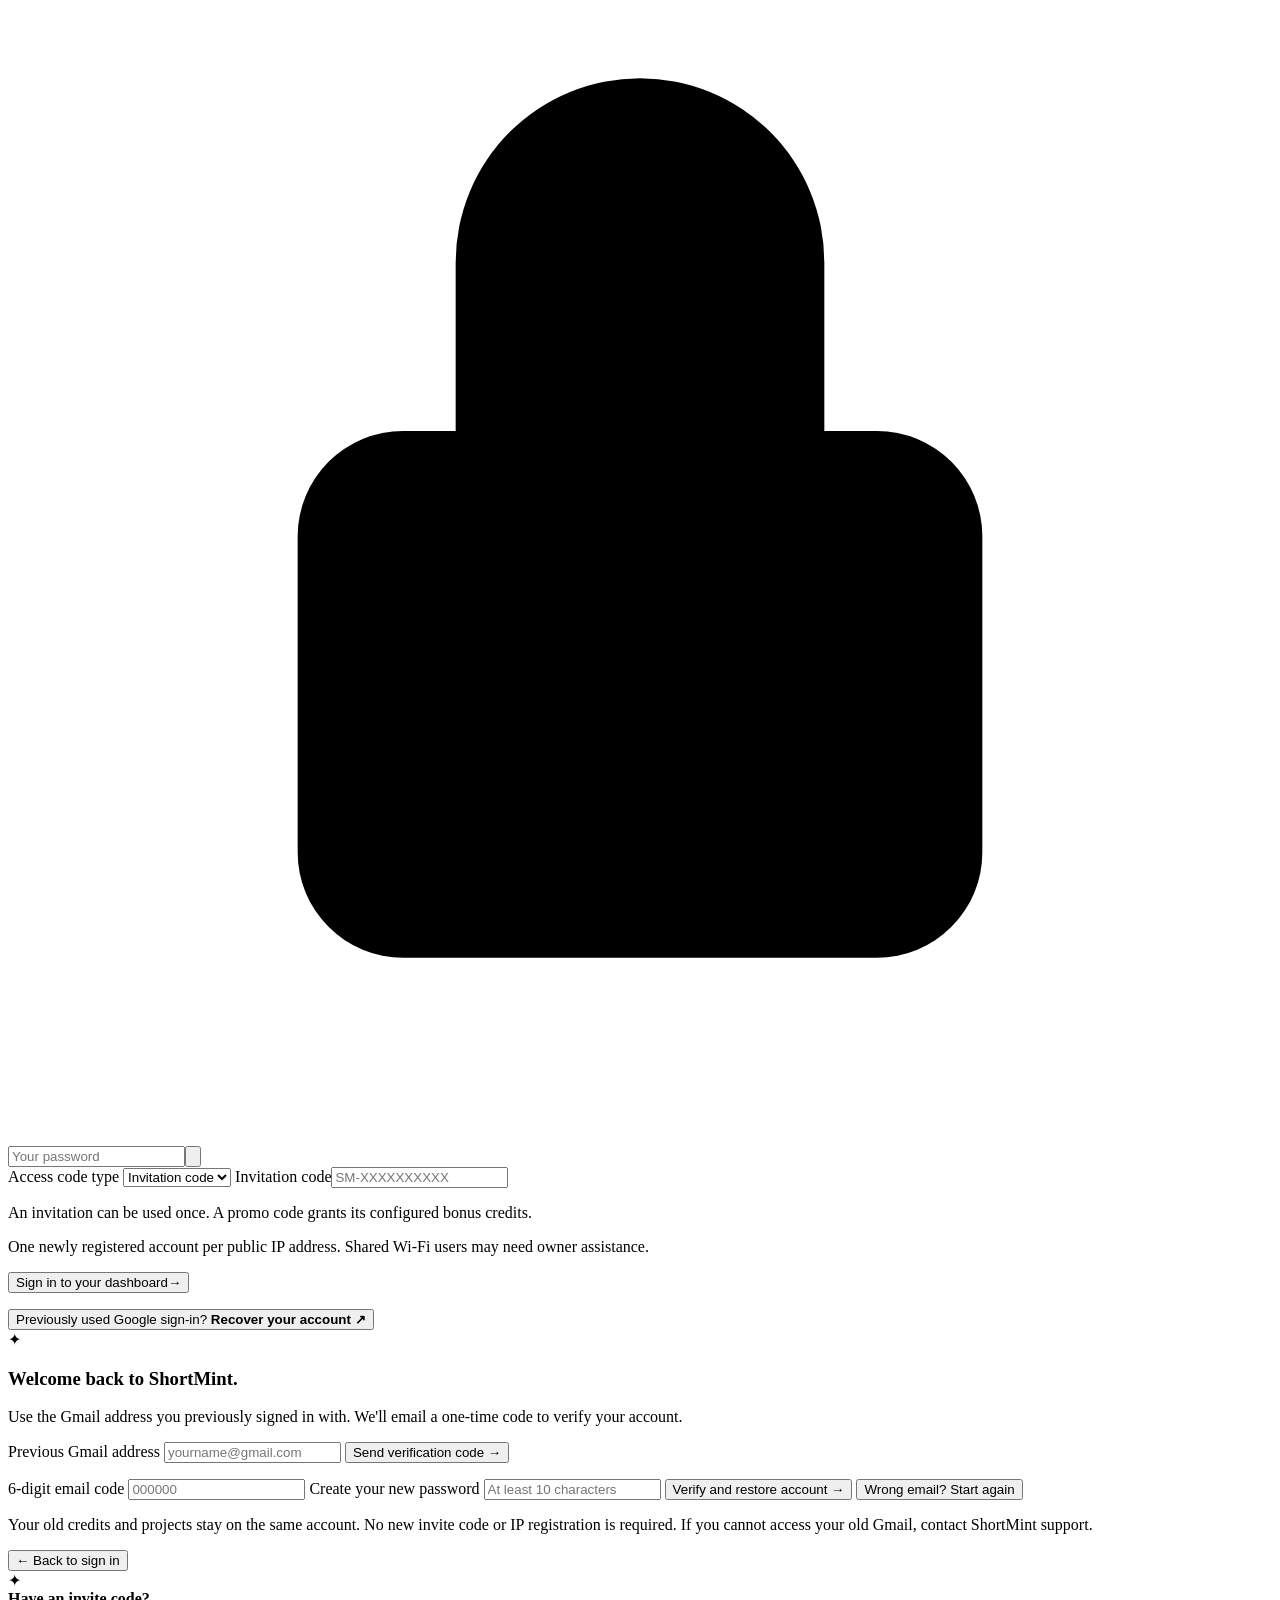
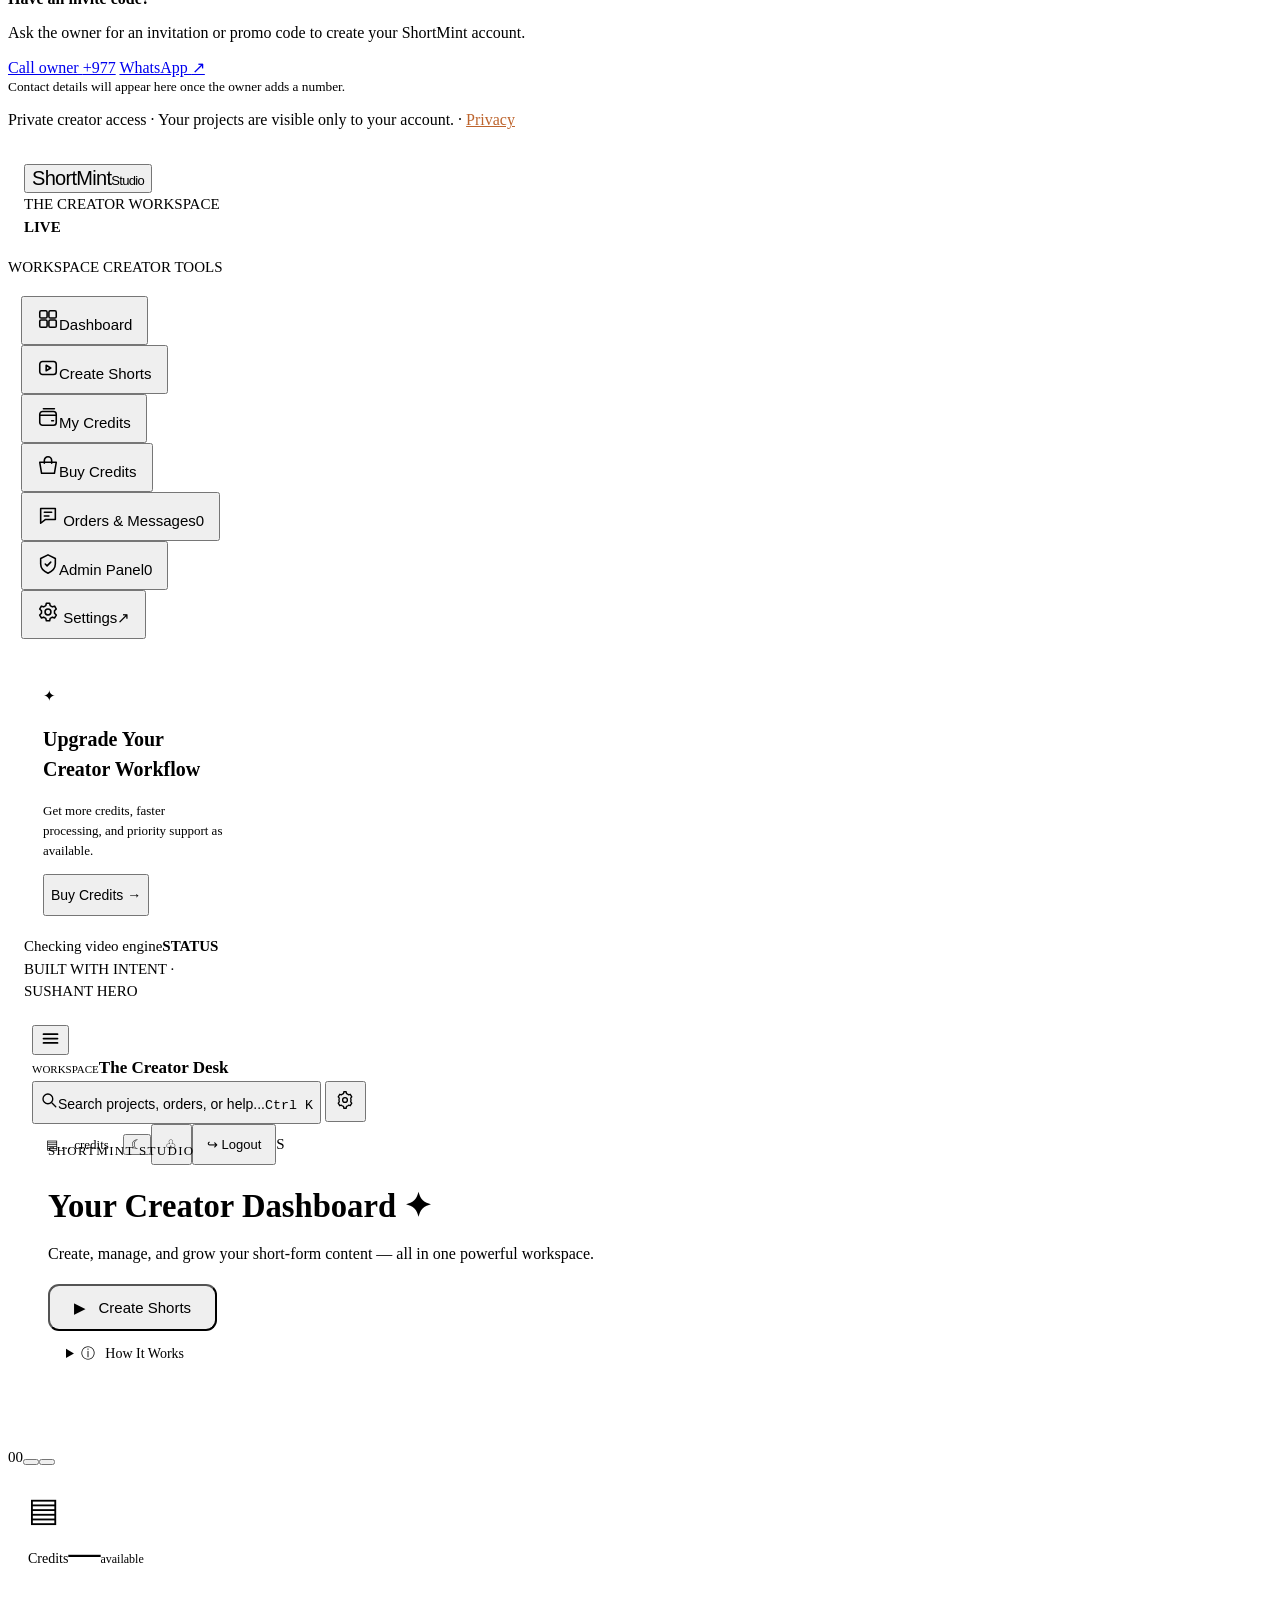
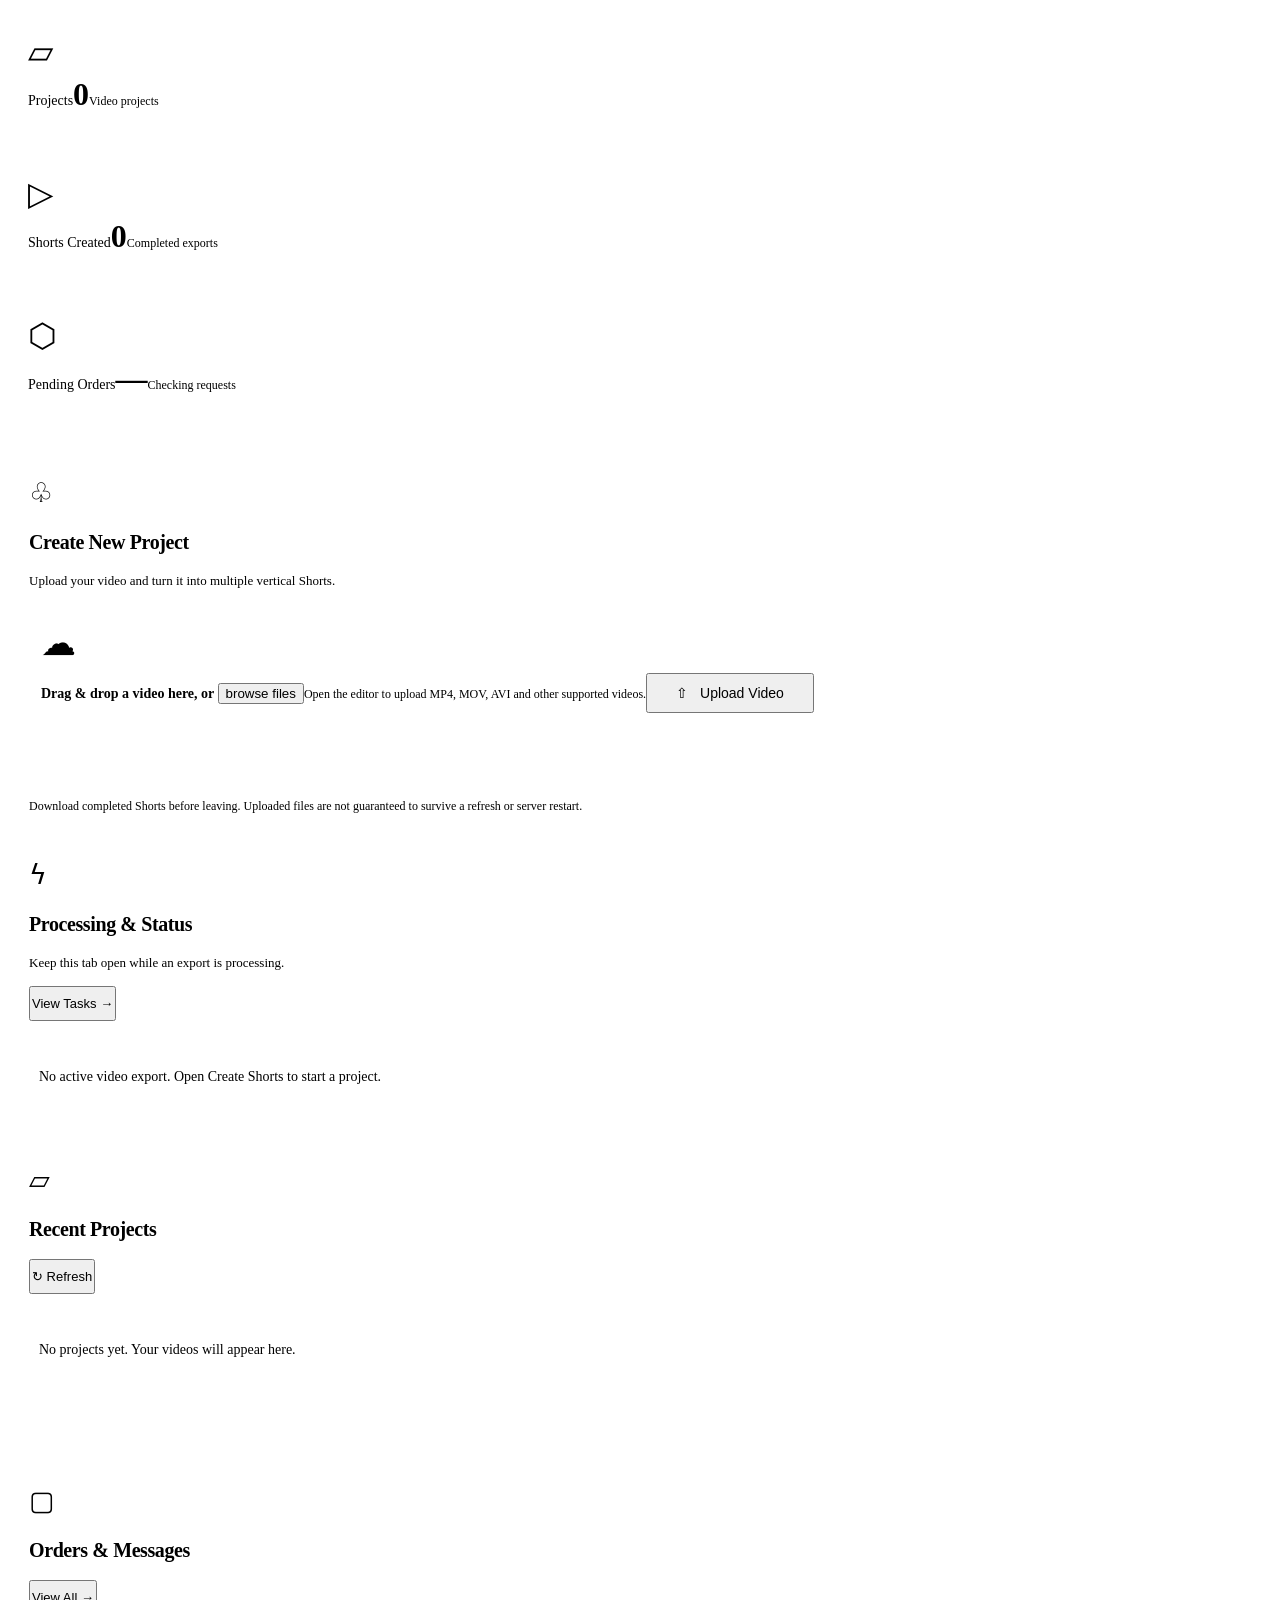
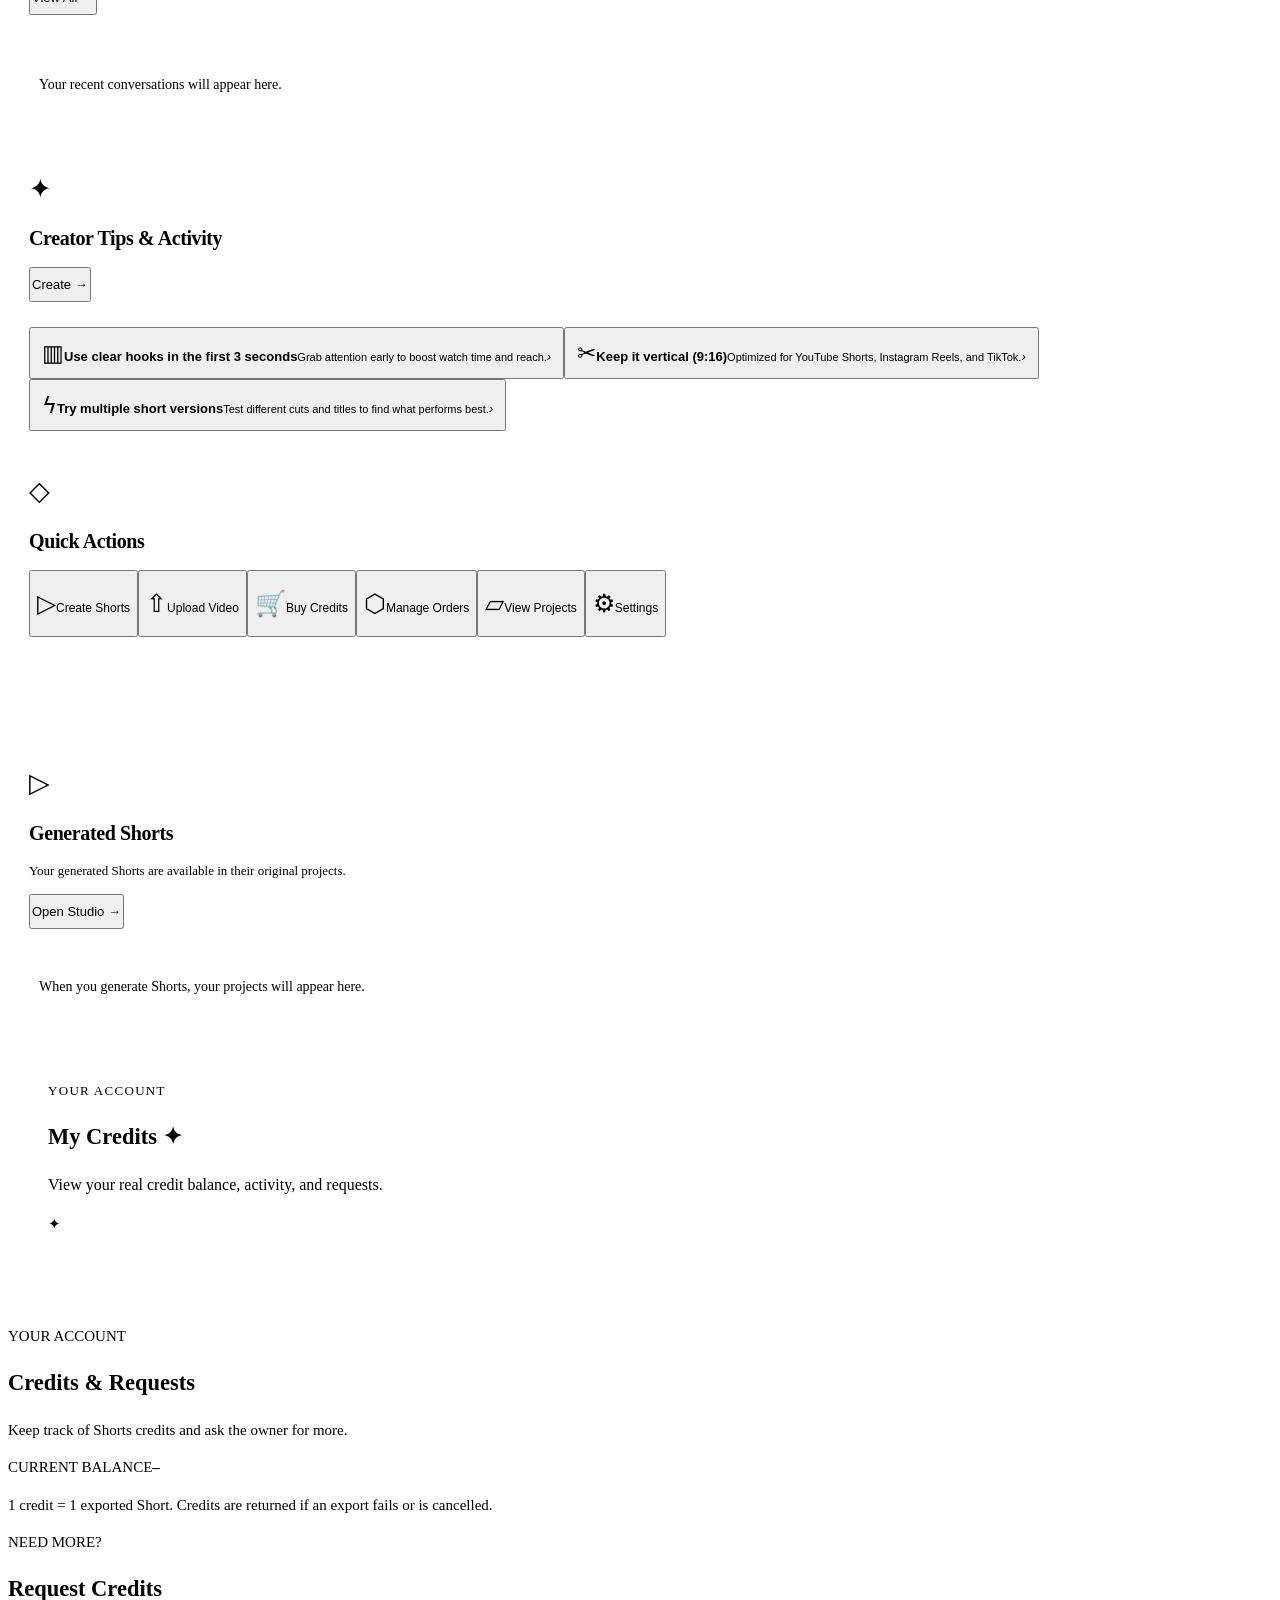
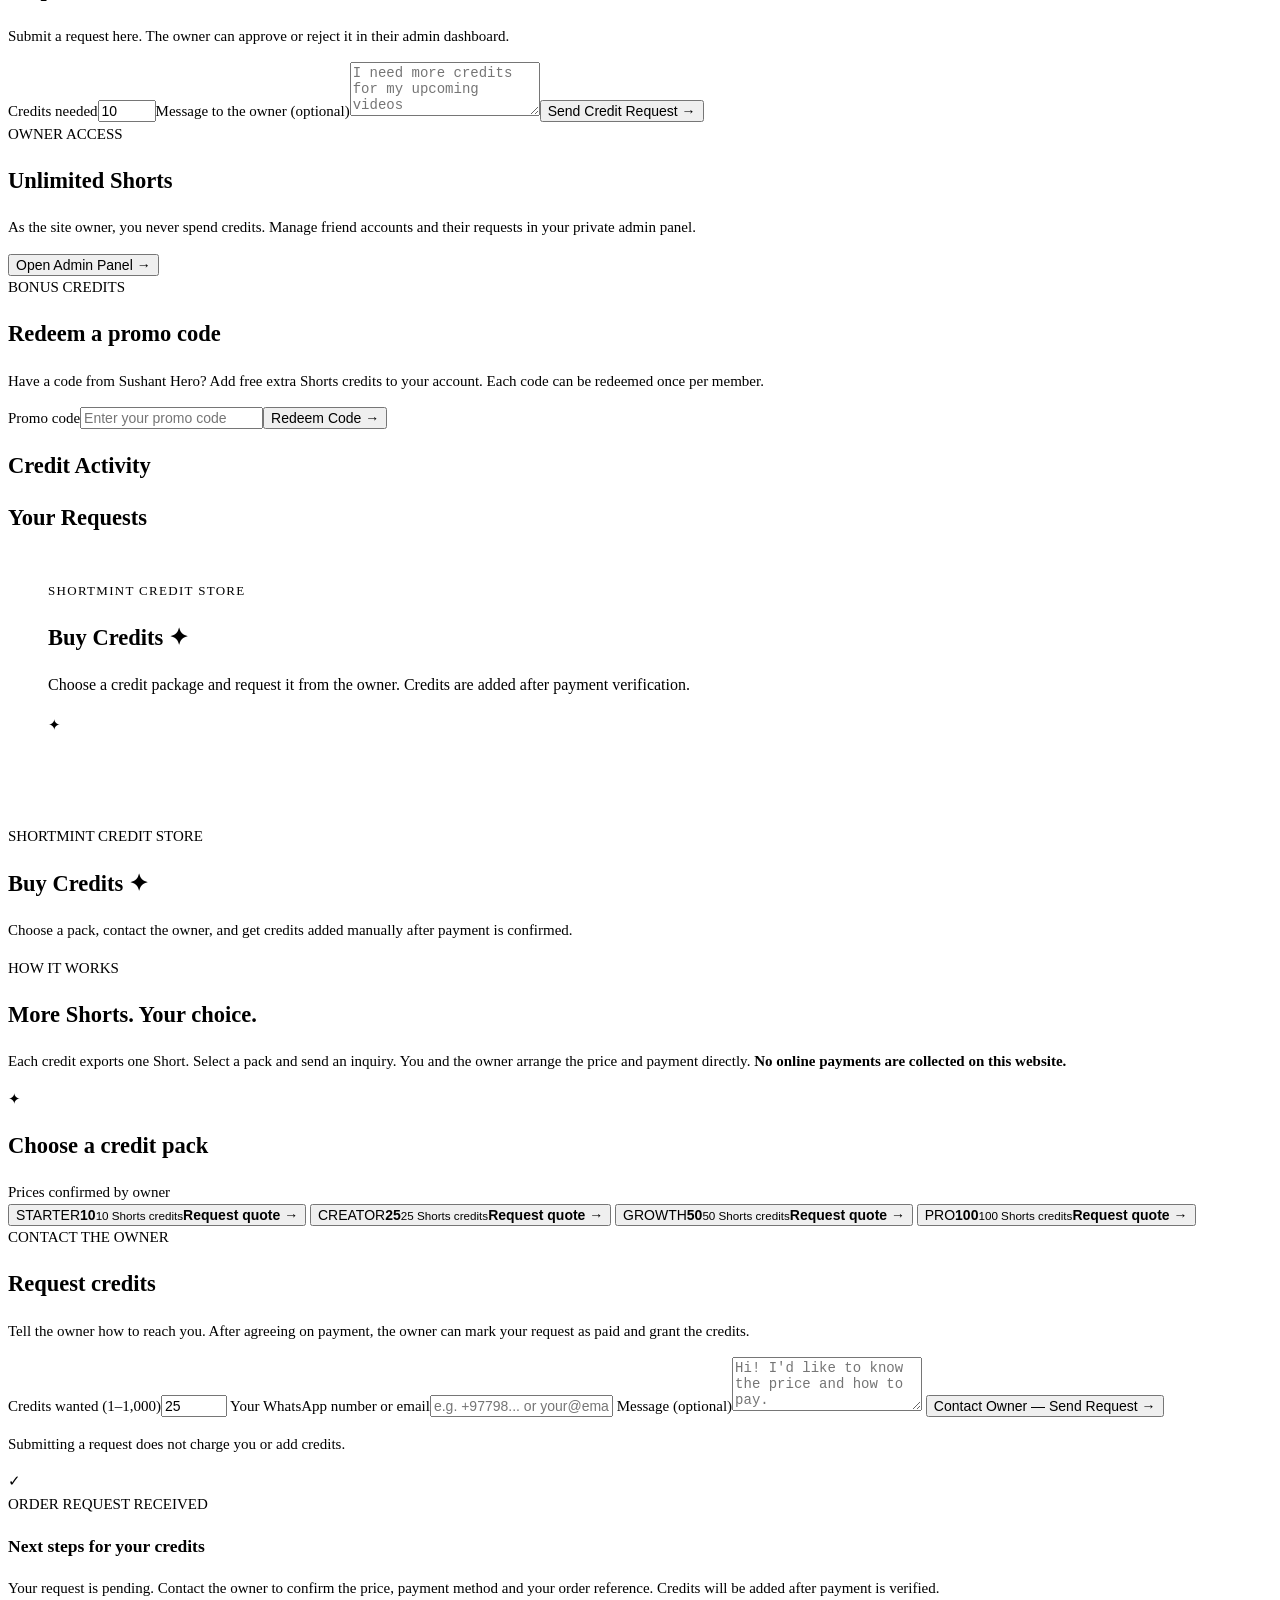
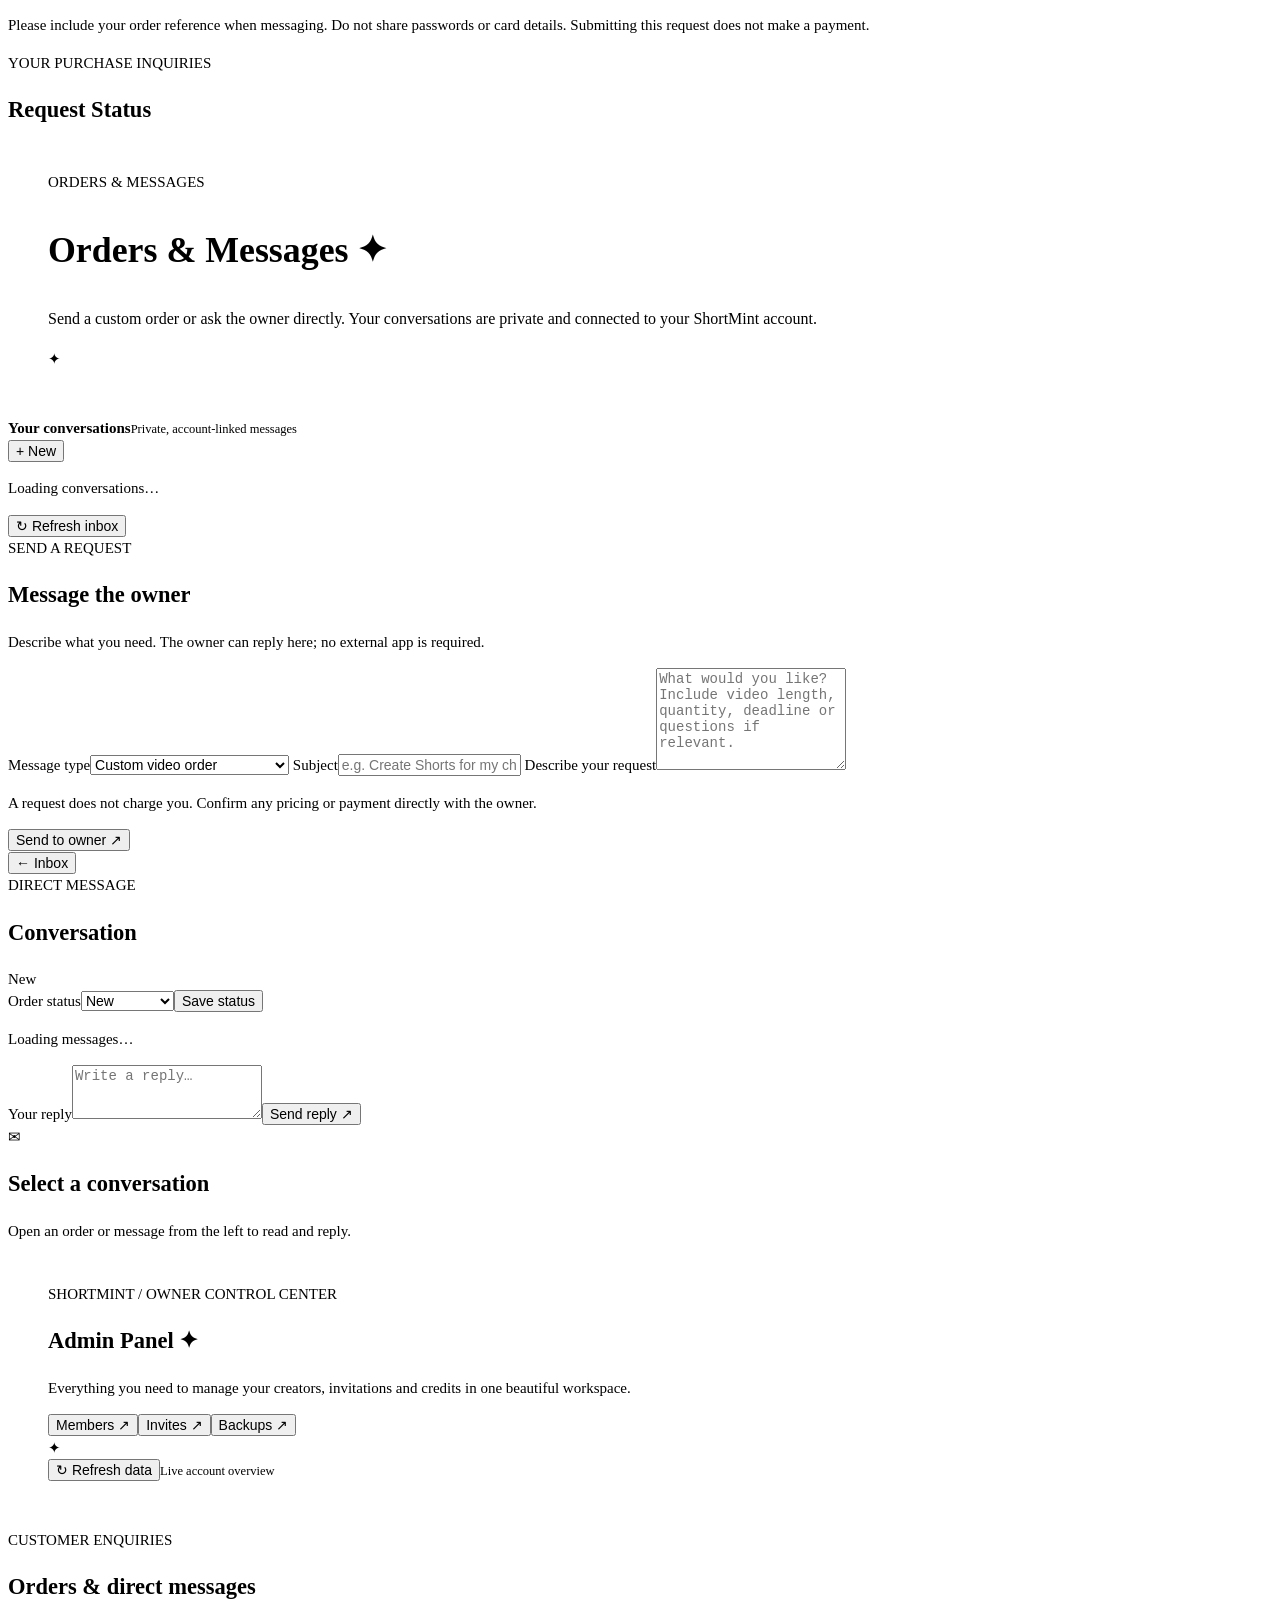
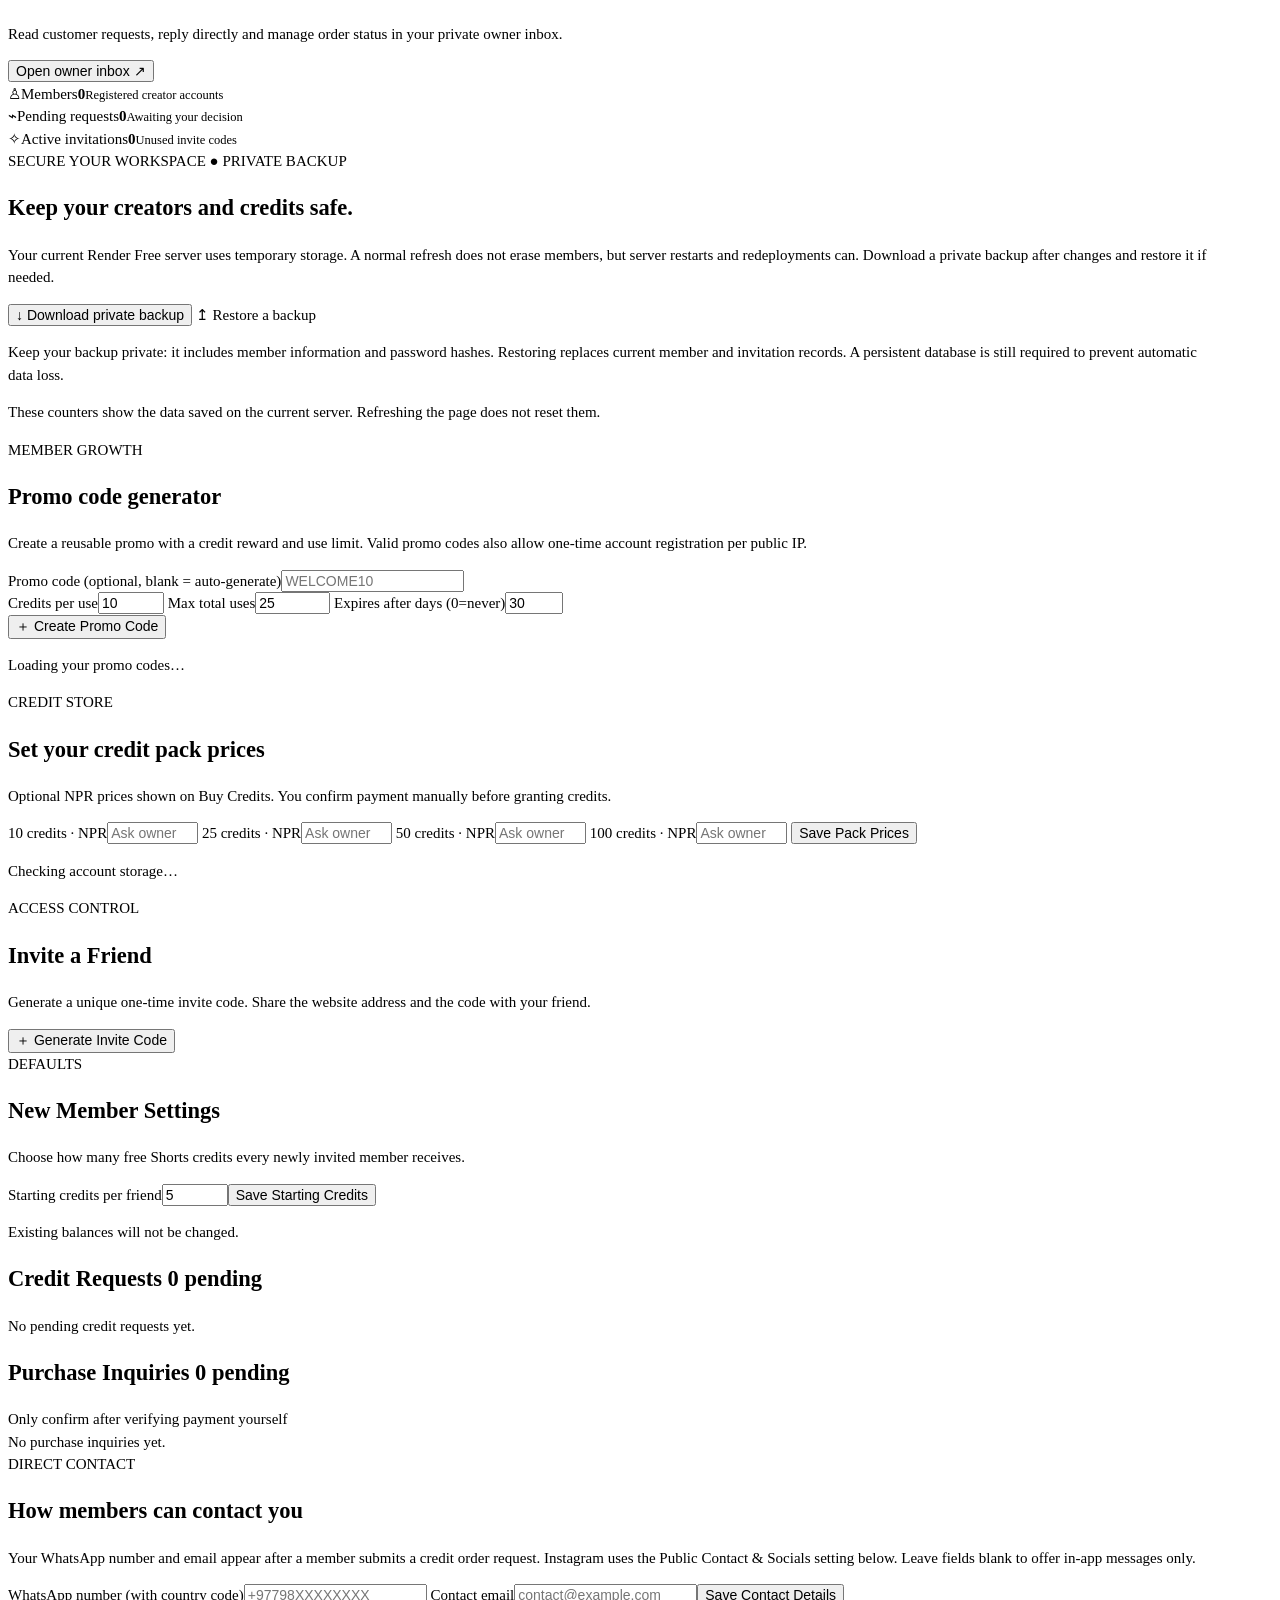
==== commit f0aca6f9: "Add files via upload" ====
--- a/index.html
+++ b/index.html
@@ -4,67 +4,273 @@
   <meta charset="utf-8"><meta name="viewport" content="width=device-width, initial-scale=1">
   <meta name="theme-color" content="#0a0d17">
   <meta name="description" content="ShortMint Studio: share a video-to-shorts workspace with friends, credit requests and private admin controls.">
-  <title>ShortMint Studio v3 · YouTube Shorts Maker</title>
-  <link rel="icon" type="image/svg+xml" href="[data-uri]">
-  <link rel="stylesheet" href="/styles.css"><link rel="stylesheet" href="/dashboard.css">
+  <title>ShortMint Studio — Create with clarity</title>
+  <link rel="icon" type="image/png" href="/shortmint-spark-logo.png?v=37.0.0">
+  <link rel="apple-touch-icon" href="/shortmint-touch-icon.png?v=37.0.0">
+  <link rel="stylesheet" href="/styles.css?v=9.0.1"><link rel="stylesheet" href="/dashboard.css?v=9.0.1">
+  <link rel="stylesheet" href="/premium.css?v=9.0.1"><link rel="stylesheet" href="/source-studio.css?v=12.0.0">
+  <link rel="stylesheet" href="/import-fixes.css?v=9.0.1"><link rel="stylesheet" href="/multi-upload.css?v=12.0.0">
+  <link rel="stylesheet" href="/montage.css?v=13">
+  <link rel="stylesheet" href="/spacious.css?v=20.0.0">
+  <link rel="stylesheet" href="/creator-experience-v21.css?v=22.0.0">
+  <link rel="stylesheet" href="/creator-dashboard-v23.css?v=31.0.0">
+  <link rel="stylesheet" href="/sidebar-contact-v25.css?v=25.0.0">
+  <link rel="stylesheet" href="/shortmint-cloud-v24.css?v=24.0.1">
+  <link rel="stylesheet" href="/shortmint-login-cinema-v26.css?v=26.0.0">
+  <link rel="stylesheet" href="/growth-v27.css?v=27.0.0">
+  <link rel="stylesheet" href="/shortmint-code-access-v39.css?v=39.0.0">
+  <link rel="stylesheet" href="/shortmint-cinematic-v28.css?v=28.0.0">
+  <link rel="stylesheet" href="/shortmint-inner-v29.css?v=29.1.0">
+  <link rel="stylesheet" href="/shortmint-settings-v30.css?v=32.0.0">
+  <link rel="stylesheet" href="/shortmint-processing-v38.css?v=40.0.0">
+  <link rel="stylesheet" href="/shortmint-export-v34.css?v=34.0.0">
+  <link rel="stylesheet" href="/shortmint-brand-v37.css?v=37.0.0">
+  <link rel="stylesheet" href="/shortmint-google-migration-v41.css?v=41.0.0">
+<link rel="stylesheet" href="/shortmint-readable-card-v42.css?v=42.0.0">
+  <link rel="stylesheet" href="/shortmint-upload-contrast-v43.css?v=43.0.0">
+  <link rel="stylesheet" href="/shortmint-orders-v44.css?v=44.0.0">
+  <link rel="stylesheet" href="/shortmint-credit-followup-v45.css?v=45.0.0">
+  <link rel="stylesheet" href="/shortmint-unified-ui-v46.css?v=46.0.0">
+  <link rel="stylesheet" href="/shortmint-toast-v47.css?v=47.0.0">
+  <link rel="stylesheet" href="/shortmint-ui-v48.css?v=48.0.0">
+  <link rel="stylesheet" href="/shortmint-reference-v49.css?v=49.0.1">
+  <link rel="stylesheet" href="/shortmint-readable-v50.css?v=50.0.0">
 </head>
 <body>
-  <section id="auth-view" class="auth-screen hidden">
-    <div class="auth-orbit orbit-a"></div><div class="auth-orbit orbit-b"></div>
-    <div class="auth-card">
-      <div class="auth-heading"><div class="auth-brand-mark">✦</div><span>Short<span>Mint</span><small>STUDIO</small></span></div>
-      <h1>Creators start here.</h1><p class="muted">A smarter workspace for turning long-form videos into Shorts.</p>
-      <div class="auth-switch"><button id="auth-login-tab" type="button" class="active">Sign in</button><button id="auth-register-tab" type="button">Join with invite</button></div>
-      <form id="auth-form" class="stack-form">
-        <label for="auth-username">Username</label><input id="auth-username" autocomplete="username" required minlength="3" maxlength="24" placeholder="Your username">
-        <label for="auth-password">Password</label><input id="auth-password" type="password" autocomplete="current-password" required minlength="10" placeholder="Your password">
-        <div id="auth-invite-wrap" class="hidden"><label for="auth-invite">Invitation code</label><input id="auth-invite" maxlength="60" placeholder="SM-XXXXXXXXXX"><p class="helper">Ask the website owner for a one-time invite code.</p></div>
-        <button id="auth-submit" type="submit" class="orange-btn wide">Sign in to your dashboard →</button>
-      </form>
-      <p id="auth-message" class="auth-message" aria-live="polite"></p>
-      <p class="auth-foot">Private creator access · Your projects are visible only to your account.</p>
+  <section id="auth-view" class="auth-screen hidden" aria-label="ShortMint Studio sign in">
+    <div class="sm26-wave sm26-wave-top" aria-hidden="true"></div>
+    <div class="sm26-wave sm26-wave-bottom" aria-hidden="true"></div>
+    <div class="sm26-ambient sm26-ambient-left" aria-hidden="true"></div>
+    <div class="sm26-ambient sm26-ambient-right" aria-hidden="true"></div>
+    <div class="sm26-film" aria-hidden="true">
+      <svg viewBox="0 0 360 580" xmlns="http://www.w3.org/2000/svg" role="presentation">
+        <defs><linearGradient id="sm26FilmGrad" x1="0" y1="0" x2="1" y2="1"><stop stop-color="#FFE7CE"/><stop offset=".45" stop-color="#FFA869"/><stop offset="1" stop-color="#B64D3C"/></linearGradient><filter id="sm26FilmGlow" x="-50%" y="-50%" width="200%" height="200%"><feGaussianBlur stdDeviation="14"/></filter></defs>
+        <path d="M-57 90 C278 -26 298 225 112 266 C-38 305 -36 404 232 532" stroke="#ff9b58" stroke-width="116" fill="none" opacity=".18" filter="url(#sm26FilmGlow)"/>
+        <path d="M-57 90 C278 -26 298 225 112 266 C-38 305 -36 404 232 532" stroke="url(#sm26FilmGrad)" stroke-width="82" fill="none" opacity=".75"/>
+        <g fill="#fffae8" opacity=".87"><rect x="-62.96" y="54.65" width="13" height="7" rx="2" transform="rotate(-18.30 -56.46 58.15)"/><rect x="-44.12" y="111.61" width="13" height="7" rx="2" transform="rotate(-18.30 -37.62 115.11)"/><rect x="-39.49" y="47.32" width="13" height="7" rx="2" transform="rotate(-16.35 -32.99 50.82)"/><rect x="-22.60" y="104.89" width="13" height="7" rx="2" transform="rotate(-16.35 -16.10 108.39)"/><rect x="-13.82" y="40.35" width="13" height="7" rx="2" transform="rotate(-13.97 -7.32 43.85)"/><rect x="0.66" y="98.57" width="13" height="7" rx="2" transform="rotate(-13.97 7.16 102.07)"/><rect x="10.64" y="34.83" width="13" height="7" rx="2" transform="rotate(-11.40 17.14 38.33)"/><rect x="22.50" y="93.64" width="13" height="7" rx="2" transform="rotate(-11.40 29.00 97.14)"/><rect x="36.75" y="30.28" width="13" height="7" rx="2" transform="rotate(-8.27 43.25 33.78)"/><rect x="45.38" y="89.66" width="13" height="7" rx="2" transform="rotate(-8.27 51.88 93.16)"/><rect x="64.03" y="27.22" width="13" height="7" rx="2" transform="rotate(-4.44 70.53 30.72)"/><rect x="68.68" y="87.03" width="13" height="7" rx="2" transform="rotate(-4.44 75.18 90.53)"/><rect x="92.00" y="26.15" width="13" height="7" rx="2" transform="rotate(0.24 98.50 29.65)"/><rect x="91.76" y="86.15" width="13" height="7" rx="2" transform="rotate(0.24 98.26 89.65)"/><rect x="120.14" y="27.63" width="13" height="7" rx="2" transform="rotate(5.98 126.64 31.13)"/><rect x="113.89" y="87.30" width="13" height="7" rx="2" transform="rotate(5.98 120.39 90.80)"/><rect x="147.89" y="32.22" width="13" height="7" rx="2" transform="rotate(13.07 154.39 35.72)"/><rect x="134.32" y="90.67" width="13" height="7" rx="2" transform="rotate(13.07 140.82 94.17)"/><rect x="176.37" y="41.25" width="13" height="7" rx="2" transform="rotate(22.47 182.87 44.75)"/><rect x="153.44" y="96.70" width="13" height="7" rx="2" transform="rotate(22.47 159.94 100.20)"/><rect x="203.92" y="56.15" width="13" height="7" rx="2" transform="rotate(34.79 210.42 59.65)"/><rect x="169.69" y="105.43" width="13" height="7" rx="2" transform="rotate(34.79 176.19 108.93)"/><rect x="228.14" y="78.24" width="13" height="7" rx="2" transform="rotate(50.36 234.64 81.74)"/><rect x="181.93" y="116.52" width="13" height="7" rx="2" transform="rotate(50.36 188.43 120.02)"/><rect x="245.68" y="107.99" width="13" height="7" rx="2" transform="rotate(68.77 252.18 111.49)"/><rect x="189.75" y="129.71" width="13" height="7" rx="2" transform="rotate(68.77 196.25 133.21)"/><rect x="252.80" y="142.43" width="13" height="7" rx="2" transform="rotate(87.73 259.30 145.93)"/><rect x="192.85" y="144.80" width="13" height="7" rx="2" transform="rotate(87.73 199.35 148.30)"/><rect x="249.19" y="175.64" width="13" height="7" rx="2" transform="rotate(104.39 255.69 179.14)"/><rect x="191.07" y="160.73" width="13" height="7" rx="2" transform="rotate(104.39 197.57 164.23)"/><rect x="237.21" y="205.75" width="13" height="7" rx="2" transform="rotate(118.71 243.71 209.25)"/><rect x="184.58" y="176.92" width="13" height="7" rx="2" transform="rotate(118.71 191.08 180.42)"/><rect x="218.88" y="231.88" width="13" height="7" rx="2" transform="rotate(131.13 225.38 235.38)"/><rect x="173.68" y="192.41" width="13" height="7" rx="2" transform="rotate(131.13 180.18 195.91)"/><rect x="197.20" y="252.52" width="13" height="7" rx="2" transform="rotate(141.46 203.70 256.02)"/><rect x="159.82" y="205.59" width="13" height="7" rx="2" transform="rotate(141.46 166.32 209.09)"/><rect x="172.57" y="269.06" width="13" height="7" rx="2" transform="rotate(150.63 179.07 272.56)"/><rect x="143.14" y="216.77" width="13" height="7" rx="2" transform="rotate(150.63 149.64 220.27)"/><rect x="145.96" y="281.58" width="13" height="7" rx="2" transform="rotate(158.80 152.46 285.08)"/><rect x="124.27" y="225.64" width="13" height="7" rx="2" transform="rotate(158.80 130.77 229.14)"/><rect x="118.25" y="290.32" width="13" height="7" rx="2" transform="rotate(166.06 124.75 293.82)"/><rect x="103.79" y="232.09" width="13" height="7" rx="2" transform="rotate(166.06 110.29 235.59)"/><rect x="96.09" y="296.45" width="13" height="7" rx="2" transform="rotate(162.09 102.59 299.95)"/><rect x="77.64" y="239.36" width="13" height="7" rx="2" transform="rotate(162.09 84.14 242.86)"/><rect x="75.96" y="303.99" width="13" height="7" rx="2" transform="rotate(156.49 82.46 307.49)"/><rect x="52.03" y="248.97" width="13" height="7" rx="2" transform="rotate(156.49 58.53 252.47)"/><rect x="57.73" y="313.44" width="13" height="7" rx="2" transform="rotate(147.91 64.23 316.94)"/><rect x="25.86" y="262.61" width="13" height="7" rx="2" transform="rotate(147.91 32.36 266.11)"/><rect x="43.70" y="324.54" width="13" height="7" rx="2" transform="rotate(133.57 50.20 328.04)"/><rect x="0.23" y="283.19" width="13" height="7" rx="2" transform="rotate(133.57 6.73 286.69)"/><rect x="36.76" y="334.92" width="13" height="7" rx="2" transform="rotate(111.00 43.26 338.42)"/><rect x="-19.26" y="313.42" width="13" height="7" rx="2" transform="rotate(111.00 -12.76 316.92)"/><rect x="35.54" y="345.38" width="13" height="7" rx="2" transform="rotate(83.50 42.04 348.88)"/><rect x="-24.08" y="352.17" width="13" height="7" rx="2" transform="rotate(83.50 -17.58 355.67)"/><rect x="39.93" y="359.21" width="13" height="7" rx="2" transform="rotate(64.05 46.43 362.71)"/><rect x="-14.02" y="385.47" width="13" height="7" rx="2" transform="rotate(64.05 -7.52 388.97)"/><rect x="50.28" y="375.46" width="13" height="7" rx="2" transform="rotate(52.28 56.78 378.96)"/><rect x="2.82" y="412.17" width="13" height="7" rx="2" transform="rotate(52.28 9.32 415.67)"/><rect x="64.26" y="391.22" width="13" height="7" rx="2" transform="rotate(45.17 70.76 394.72)"/><rect x="21.71" y="433.52" width="13" height="7" rx="2" transform="rotate(45.17 28.21 437.02)"/><rect x="81.10" y="406.67" width="13" height="7" rx="2" transform="rotate(40.23 87.60 410.17)"/><rect x="42.35" y="452.48" width="13" height="7" rx="2" transform="rotate(40.23 48.85 455.98)"/><rect x="99.33" y="421.10" width="13" height="7" rx="2" transform="rotate(36.69 105.83 424.60)"/><rect x="63.48" y="469.22" width="13" height="7" rx="2" transform="rotate(36.69 69.98 472.72)"/><rect x="119.22" y="435.16" width="13" height="7" rx="2" transform="rotate(33.92 125.72 438.66)"/><rect x="85.75" y="484.95" width="13" height="7" rx="2" transform="rotate(33.92 92.25 488.45)"/><rect x="138.31" y="447.48" width="13" height="7" rx="2" transform="rotate(31.87 144.81 450.98)"/><rect x="106.63" y="498.44" width="13" height="7" rx="2" transform="rotate(31.87 113.13 501.94)"/><rect x="159.49" y="460.18" width="13" height="7" rx="2" transform="rotate(30.05 165.99 463.68)"/><rect x="129.44" y="512.11" width="13" height="7" rx="2" transform="rotate(30.05 135.94 515.61)"/><rect x="180.58" y="472.01" width="13" height="7" rx="2" transform="rotate(28.57 187.08 475.51)"/><rect x="151.88" y="524.70" width="13" height="7" rx="2" transform="rotate(28.57 158.38 528.20)"/><rect x="203.43" y="484.10" width="13" height="7" rx="2" transform="rotate(27.22 209.93 487.60)"/><rect x="175.98" y="537.45" width="13" height="7" rx="2" transform="rotate(27.22 182.48 540.95)"/><rect x="223.00" y="493.94" width="13" height="7" rx="2" transform="rotate(26.23 229.50 497.44)"/><rect x="196.48" y="547.77" width="13" height="7" rx="2" transform="rotate(26.23 202.98 551.27)"/></g>
+      </svg>
+      <span class="sm26-film-play">▶</span>
+    </div>
+    <div class="sm26-video-card" aria-hidden="true">
+      <div class="sm26-video-top"><span>9:16</span><span>SHORTS</span></div>
+      <div class="sm26-video-sun"></div><div class="sm26-video-mountain-one"></div><div class="sm26-video-mountain-two"></div>
+      <div class="sm26-video-play">▶</div>
+      <div class="sm26-video-social"><span>♡</span><span>●</span><span>↗</span></div>
+      <div class="sm26-video-progress"></div>
+    </div>
+    <div class="sm26-specks" aria-hidden="true"><i></i><i></i><i></i><i></i><i></i><i></i></div>
+    <!-- v28: cinematic scalable visual layer; decorative only. Authentication elements below are unchanged. -->
+    <div class="sm28-scene" aria-hidden="true">
+      <div class="sm28-luminous-ribbon sm28-ribbon-a"></div>
+      <div class="sm28-luminous-ribbon sm28-ribbon-b"></div>
+      <div class="sm28-luminous-ribbon sm28-ribbon-c"></div>
+      <div class="sm28-arc sm28-arc-top"></div>
+      <div class="sm28-arc sm28-arc-bottom"></div>
+      <div class="sm28-halo"></div>
+      <div class="sm28-orbit">
+        <svg viewBox="0 0 1100 370" preserveAspectRatio="xMidYMid meet" xmlns="http://www.w3.org/2000/svg">
+          <defs><linearGradient id="sm28Trail" x1="0" y1="1" x2="1" y2="0"><stop stop-color="#fff3dc" stop-opacity="0"/><stop offset=".25" stop-color="#fff0d4" stop-opacity=".78"/><stop offset=".64" stop-color="#ffd1a2"/><stop offset="1" stop-color="#fff4e8" stop-opacity="0"/></linearGradient><filter id="sm28Glow"><feGaussianBlur stdDeviation="6"/></filter></defs>
+          <path d="M30 315C222 252 236 190 370 202S574 286 725 169 898 55 1072 28" fill="none" stroke="#ffb77b" stroke-opacity=".56" stroke-width="22" filter="url(#sm28Glow)"/>
+          <path d="M30 315C222 252 236 190 370 202S574 286 725 169 898 55 1072 28" fill="none" stroke="url(#sm28Trail)" stroke-width="3"/>
+        <g opacity=".95" fill="#fff9f6" filter="url(#sm28Glow)">
+          <circle cx="650" cy="183" r="21"/><circle cx="669" cy="172" r="28"/><circle cx="689" cy="179" r="19"/>
+          <circle cx="812" cy="102" r="25"/><circle cx="831" cy="84" r="31"/><circle cx="860" cy="98" r="24"/>
+          <circle cx="936" cy="46" r="23"/><circle cx="950" cy="35" r="28"/><circle cx="977" cy="42" r="19"/>
+        </g>
+        <g fill="#fff9ea" opacity=".9">
+          <circle cx="717" cy="159" r="3"/><circle cx="763" cy="129" r="2"/><circle cx="901" cy="78" r="3"/>
+          <circle cx="1009" cy="39" r="3"/><circle cx="795" cy="82" r="2"/>
+        </g>
+        </svg>
+        <div class="sm28-cloudlet sm28-cloudlet-a"></div><div class="sm28-cloudlet sm28-cloudlet-b"></div>
+        <div class="sm28-cloudlet sm28-cloudlet-c"></div><div class="sm28-cloudlet sm28-cloudlet-d"></div>
+        <div class="sm28-star sm28-star-one">✦</div><div class="sm28-star sm28-star-two">✧</div>
+      </div>
+      <div class="sm28-bottom-cloud sm28-cloud-left"></div><div class="sm28-bottom-cloud sm28-cloud-right"></div>
+    </div>
+    <div class="sm26-auth-content">
+      <header class="sm26-auth-hero">
+        <div class="auth-heading"><img class="sm-auth-brand-icon" src="/shortmint-spark-logo.png?v=37.0.0" alt="" width="64" height="64" decoding="async"><span>Short<span>Mint</span><small>STUDIO</small></span></div>
+        <h1>Creators start here<span class="sm-auth-dot">.</span></h1>
+        <div class="sm26-underline" aria-hidden="true"></div>
+        <p>A smarter workspace for turning long-form videos into Shorts.</p>
+      </header>
+      <div class="auth-card sm29-auth-card">
+        <div class="sm29-inside-layout">
+          <aside class="sm29-showcase" aria-label="ShortMint features">
+            <div class="sm29-showcase-head"><span class="sm29-live-dot"></span><span>THE CREATOR STUDIO</span><span class="sm29-spark" aria-hidden="true">✦</span></div>
+            <div class="sm29-showcase-title"><span>CREATE WHAT'S NEXT</span><h2>Small clips.<br><em>Big impact.</em></h2><p>Bring your footage. Find your rhythm. Make a story worth sharing.</p></div>
+            <div class="sm29-editor-art" aria-hidden="true">
+              <div class="sm29-editor-toolbar"><span class="sm29-toolbar-brand">✦ <b>Short<span>Mint</span></b></span><span>CREATOR PREVIEW</span><span class="sm29-toolbar-circle">●</span></div>
+              <div class="sm29-art-main">
+                <div class="sm29-art-ghost"><span>01</span><span>02</span><span>03</span></div>
+                <div class="sm29-art-phone">
+                  <div class="sm29-art-phone-top"><span>9:16</span><span>● REC</span></div>
+                  <div class="sm29-art-sun"></div>
+                  <div class="sm29-art-mountain sm29-art-mountain-back"></div>
+                  <div class="sm29-art-mountain sm29-art-mountain-front"></div>
+                  <div class="sm29-art-play"><svg viewBox="0 0 24 24" width="27" height="27" fill="currentColor"><path d="M8 5.4v13.2L18.7 12z"/></svg></div>
+                  <div class="sm29-art-phone-caption">MAKE EVERY<br><strong>FRAME COUNT.</strong></div>
+                </div>
+                <div class="sm29-preview-chip sm29-preview-chip-top"><span>✦</span><div><b>Portrait-ready</b><small>9:16 · MP4 video</small></div></div>
+                <div class="sm29-preview-chip sm29-preview-chip-bottom"><span>≋</span><div><b>Multi-scene edits</b><small>Sharper moments</small></div></div>
+              </div>
+              <div class="sm29-art-timeline"><div class="sm29-art-waveform"><i></i><i></i><i></i><i></i><i></i><i></i><i></i><i></i><i></i><i></i><i></i><i></i><i></i><i></i><i></i></div><div class="sm29-art-clips"><span></span><span></span><span></span><span></span><span></span></div></div>
+            </div>
+            <div class="sm29-feature-line"><span><b>01</b> Upload</span><i></i><span><b>02</b> Edit</span><i></i><span><b>03</b> Export</span></div>
+            <div class="sm29-showcase-footer"><span aria-hidden="true">✧</span><div><strong>Thoughtful edits. Beautiful results.</strong><small>Your next story begins right here.</small></div></div>
+          </aside>
+          <div class="sm29-login-side">
+            <div class="sm29-access-heading"><div class="sm29-access-overline">YOUR CREATIVE SPACE <span>✦</span></div><h2>Welcome to <em>ShortMint</em></h2><p>Sign in securely, or create your account with a promo or invite code.</p></div>
+        <div class="auth-switch" role="group" aria-label="Account access"><button id="auth-login-tab" type="button" class="active">Sign in</button><button id="auth-register-tab" type="button">Join with code</button></div>
+        <section class="sm39-access-banner" aria-label="Private code-based access">
+          <span class="sm39-access-mark" aria-hidden="true">✦</span>
+          <div><strong>Private creator access</strong><small>No Google login · Create one account with an invite or promo code.</small></div>
+        </section>
+        <form id="auth-form" class="stack-form">
+          <label for="auth-username">Username</label>
+          <div class="sm-auth-field"><svg viewBox="0 0 24 24" aria-hidden="true"><circle cx="12" cy="7.5" r="3.4"/><path d="M4.7 20v-2.2c0-3.6 3.3-5.8 7.3-5.8s7.3 2.2 7.3 5.8V20"/></svg><input id="auth-username" autocomplete="username" required minlength="3" maxlength="24" placeholder="Your username"></div>
+          <label for="auth-password">Password</label>
+          <div class="sm-auth-field sm-auth-password"><svg viewBox="0 0 24 24" aria-hidden="true"><rect x="5.5" y="10.5" width="13" height="10" rx="2"/><path d="M8.5 10.5V7.3a3.5 3.5 0 0 1 7 0v3.2"/></svg><input id="auth-password" type="password" autocomplete="current-password" required minlength="10" placeholder="Your password"><button type="button" id="sm-auth-reveal" aria-label="Show password" aria-pressed="false" class="sm-auth-reveal"><svg viewBox="0 0 24 24" aria-hidden="true"><path d="M2.7 12S6 6.7 12 6.7s9.3 5.3 9.3 5.3S18 17.3 12 17.3 2.7 12 2.7 12Z"/><circle cx="12" cy="12" r="2.5"/></svg></button></div>
+          <div id="auth-invite-wrap" class="hidden">
+            <label for="auth-access-type">Access code type</label>
+            <select id="auth-access-type" class="sm39-code-type" aria-label="Choose your code type"><option value="invite">Invitation code</option><option value="promo">Promo code</option></select>
+            <label for="auth-invite" id="sm39-code-label">Invitation code</label><input id="auth-invite" maxlength="60" placeholder="SM-XXXXXXXXXX" autocomplete="off">
+            <p class="helper" id="sm39-code-helper">An invitation can be used once. A promo code grants its configured bonus credits.</p>
+            <p class="sm39-ip-note">One newly registered account per public IP address. Shared Wi-Fi users may need owner assistance.</p>
+          </div>
+          <button id="auth-submit" type="submit" class="orange-btn wide"><span>Sign in to your dashboard</span><span class="sm-auth-arr" aria-hidden="true">→</span></button>
+        </form>
+        <p id="auth-message" class="auth-message" aria-live="polite"></p>
+        <div class="sm41-migration-entry" id="sm41-migration-entry">
+          <button type="button" id="sm41-migrate-open" class="sm41-migrate-link">Previously used Google sign-in? <strong>Recover your account ↗</strong></button>
+        </div>
+        <section class="sm41-migration-panel hidden" id="sm41-migration-panel" aria-label="Recover a previous Google account">
+          <div class="sm41-migration-icon" aria-hidden="true">✦</div>
+          <h3>Welcome back to ShortMint.</h3>
+          <p>Use the Gmail address you previously signed in with. We'll email a one-time code to verify your account.</p>
+          <form id="sm41-migration-request" class="stack-form">
+            <label for="sm41-migration-email">Previous Gmail address</label>
+            <input type="email" id="sm41-migration-email" autocomplete="email" maxlength="254" placeholder="yourname@gmail.com" required>
+            <button class="orange-btn wide" type="submit" id="sm41-request-btn">Send verification code →</button>
+          </form>
+          <form id="sm41-migration-confirm" class="stack-form hidden">
+            <p id="sm41-migration-destination" class="sm41-migration-destination"></p>
+            <label for="sm41-migration-code">6-digit email code</label>
+            <input type="text" id="sm41-migration-code" inputmode="numeric" pattern="[0-9]{6}" maxlength="6" autocomplete="one-time-code" placeholder="000000" required>
+            <label for="sm41-migration-password">Create your new password</label>
+            <input type="password" id="sm41-migration-password" minlength="10" maxlength="128" autocomplete="new-password" placeholder="At least 10 characters" required>
+            <button class="orange-btn wide" type="submit" id="sm41-confirm-btn">Verify and restore account →</button>
+            <button class="sm41-change-email" type="button" id="sm41-migration-change">Wrong email? Start again</button>
+          </form>
+          <p class="sm41-migration-message" id="sm41-migration-message" aria-live="polite"></p>
+          <p class="sm41-migration-note">Your old credits and projects stay on the same account. No new invite code or IP registration is required. If you cannot access your old Gmail, contact ShortMint support.</p>
+          <button type="button" id="sm41-migration-back" class="sm41-migration-back">← Back to sign in</button>
+        </section>
+        <div id="invite-contact-box" class="invite-contact-box" aria-label="Free invite code contact">
+          <span class="invite-contact-spark" aria-hidden="true">✦</span>
+          <div class="invite-contact-content">
+            <strong>Have an invite code?</strong>
+            <p id="invite-contact-copy">Ask the owner for an invitation or promo code to create your ShortMint account.</p>
+            <div class="invite-contact-actions hidden" id="invite-contact-actions">
+              <a id="invite-contact-number" class="invite-contact-number" href="#" aria-label="Call ShortMint owner">Call owner <span id="invite-contact-phone">+977</span></a>
+              <a id="invite-contact-whatsapp" class="invite-contact-whatsapp" href="#" target="_blank" rel="noopener noreferrer" aria-label="Message ShortMint owner on WhatsApp">WhatsApp <span aria-hidden="true">↗</span></a>
+            </div>
+            <small class="invite-contact-unset" id="invite-contact-unset">Contact details will appear here once the owner adds a number.</small>
+          </div>
+        </div>
+        <p class="auth-foot">Private creator access · Your projects are visible only to your account. · <a href="/privacy.html" target="_blank" rel="noopener noreferrer" style="color:#bd642d;text-decoration:underline">Privacy</a></p>
+          </div>
+        </div>
+      </div>
     </div>
   </section>
   <div id="app-view" class="hidden">
+    <aside id="sm-sidebar" class="sm-sidebar" aria-label="Workspace navigation">
+      <div class="sm-side-top">
+        <button class="brand dashboard-brand" type="button" data-view="dashboard" aria-label="Go to ShortMint dashboard"><span class="sm-brand-type">Short<span class="brand-accent">Mint</span><small>Studio</small></span></button>
+        <div class="sm-side-edition"><span class="sm-edition-dot"></span> THE CREATOR WORKSPACE <b>LIVE</b></div>
+      </div>
+      <div class="sm-side-label">WORKSPACE <span>CREATOR TOOLS</span></div>
+      <nav class="header-nav" aria-label="Primary navigation">
+          <button class="nav-link active"  data-view="dashboard"><svg class="sm-nav-icon" width="20" height="20" viewBox="0 0 24 24" fill="none" stroke="currentColor" stroke-width="1.7" stroke-linecap="round" stroke-linejoin="round" aria-hidden="true"><rect x="3" y="3" width="8" height="8" rx="1.5"/><rect x="13" y="3" width="8" height="8" rx="1.5"/><rect x="3" y="13" width="8" height="8" rx="1.5"/><rect x="13" y="13" width="8" height="8" rx="1.5"/></svg><span>Dashboard</span></button>
+          <button class="nav-link"  data-view="studio"><svg class="sm-nav-icon" width="20" height="20" viewBox="0 0 24 24" fill="none" stroke="currentColor" stroke-width="1.7" stroke-linecap="round" stroke-linejoin="round" aria-hidden="true"><rect x="3" y="5" width="18" height="14" rx="3"/><path d="m10 9 5 3-5 3V9Z"/></svg><span>Create Shorts</span></button>
+          <button class="nav-link"  data-view="credits"><svg class="sm-nav-icon" width="20" height="20" viewBox="0 0 24 24" fill="none" stroke="currentColor" stroke-width="1.7" stroke-linecap="round" stroke-linejoin="round" aria-hidden="true"><rect x="3" y="6" width="18" height="15" rx="3"/><path d="M3 10h18M16 16h2M7 3h12"/></svg><span>My Credits</span></button>
+          <button class="nav-link" id="buy-nav" data-view="buy"><svg class="sm-nav-icon" width="20" height="20" viewBox="0 0 24 24" fill="none" stroke="currentColor" stroke-width="1.7" stroke-linecap="round" stroke-linejoin="round" aria-hidden="true"><path d="M3 8h18l-2 12H5L3 8Z"/><path d="M8 9V6a4 4 0 0 1 8 0v3"/></svg><span>Buy Credits</span></button>
+          <button class="nav-link" id="sm44-nav" data-view="orders" type="button">
+            <svg class="sm-nav-icon" width="20" height="20" viewBox="0 0 24 24" fill="none" stroke="currentColor" stroke-width="1.7" stroke-linecap="round" stroke-linejoin="round" aria-hidden="true"><path d="M4 5h16v12H9l-5 4V5Z"/><path d="M8 9h8m-8 4h5"/></svg>
+            <span>Orders &amp; Messages</span><span id="sm44-unread-badge" class="mini-alert hidden">0</span>
+          </button>
+          <button class="nav-link hidden" id="admin-nav" data-view="admin"><svg class="sm-nav-icon" width="20" height="20" viewBox="0 0 24 24" fill="none" stroke="currentColor" stroke-width="1.7" stroke-linecap="round" stroke-linejoin="round" aria-hidden="true"><path d="M12 2 20 6v6c0 5-3.5 8-8 10-4.5-2-8-5-8-10V6l8-4Z"/><path d="m9 12 2 2 4-4"/></svg><span>Admin Panel</span><span id="nav-request-count" class="mini-alert hidden">0</span></button>
+          <button class="nav-link sm30-settings-nav" type="button" data-view="settings" aria-label="Open workspace settings">
+            <svg class="sm-nav-icon" width="20" height="20" viewBox="0 0 24 24" fill="none" stroke="currentColor" stroke-width="1.7" stroke-linecap="round" stroke-linejoin="round" aria-hidden="true"><circle cx="12" cy="12" r="3.2"/><path d="M10.2 2.5h3.6l.6 2.6 2.3 1.3 2.55-.8 1.8 3.15-1.94 1.86v2.8l1.94 1.86-1.8 3.15-2.55-.8-2.3 1.3-.6 2.6h-3.6l-.6-2.6-2.3-1.3-2.55.8-1.8-3.15 1.94-1.86v-2.8L2.95 8.75l1.8-3.15 2.55.8 2.3-1.3.6-2.6Z"/></svg>
+            <span>Settings</span><span class="sm30-nav-tail">↗</span></button>
+      </nav>
+      <div class="sm-side-bottom">
+        <section class="sm-side-contact sm49-sidebar-promo" aria-label="Create more Shorts">
+          <span class="sm49-side-spark" aria-hidden="true">✦</span>
+          <h2>Upgrade Your<br>Creator Workflow</h2>
+          <p class="sm25-contact-intro">Get more credits, faster processing, and priority support as available.</p>
+          <button type="button" class="sm49-sidebar-action" id="sm49-side-action" data-view="buy">Buy Credits →</button>
+          <div id="sm25-contact-links" class="sm25-contact-links" hidden aria-hidden="true"></div>
+          <p id="sm25-contact-owner-tip" class="hidden" hidden></p>
+        </section>
+        <div id="sm-engine-status" class="sm-engine-status" role="status"><i class="sm-engine-light"></i><span>Checking video engine</span><b>STATUS</b></div>
+        <div class="sm-side-credit">BUILT WITH INTENT <span>·</span> SUSHANT HERO</div>
+      </div>
+    </aside>
+    <div class="sm-mobile-scrim" id="sm-mobile-scrim" hidden></div>
     <header class="site-header">
       <div class="shell header-inner">
-        <button class="brand dashboard-brand" type="button" data-view="dashboard" aria-label="ShortMint dashboard"><span class="fire-mark">✦</span><span>Short<span class="brand-accent">Mint</span><small>STUDIO</small></span></button>
-        <nav class="header-nav" aria-label="Main navigation">
-          <button class="nav-link active" data-view="dashboard">Dashboard</button>
-          <button class="nav-link" data-view="studio">Create Shorts</button>
-          <button class="nav-link" data-view="credits">Credits</button>
-          <button id="buy-nav" class="nav-link" data-view="buy">Buy Credits</button>
-          <button id="admin-nav" class="nav-link hidden" data-view="admin">Admin panel <span id="nav-request-count" class="mini-alert hidden">0</span></button>
-        </nav>
-        <div class="header-actions"><span id="header-credit-chip" class="credit-chip">✦ ... credits</span><button id="theme-toggle" title="Toggle theme" aria-label="Toggle theme" class="icon-button">☾</button><button id="logout-button" type="button" class="logout-btn">↪ <span>Logout</span></button><span id="header-avatar" class="avatar">S</span></div>
+        <button id="sm-menu-toggle" class="sm-icon-control sm-menu-toggle" type="button" aria-label="Open navigation" aria-controls="sm-sidebar" aria-expanded="false"><svg width="21" height="21" viewBox="0 0 24 24" fill="none" stroke="currentColor" stroke-width="2" stroke-linecap="round"><path d="M4 7h16M4 12h16M4 17h16"/></svg></button>
+        <div class="sm-location"><span>WORKSPACE</span><strong id="sm-current-page">The Creator Desk</strong></div>
+        <button class="sm-command-launch" id="sm-command-open" type="button" aria-haspopup="dialog" aria-controls="sm-command-dialog"><svg viewBox="0 0 24 24" width="18" height="18" fill="none" stroke="currentColor" stroke-width="1.8" stroke-linecap="round"><circle cx="10.5" cy="10.5" r="6.5"/><path d="m16 16 5 5"/></svg><span>Search projects, orders, or help...</span><kbd>Ctrl K</kbd></button>
+        <button class="sm30-settings-shortcut" type="button" data-view="settings" aria-label="Open Settings">
+          <svg width="18" height="18" viewBox="0 0 24 24" fill="none" stroke="currentColor" stroke-width="1.8" stroke-linecap="round" stroke-linejoin="round" aria-hidden="true"><circle cx="12" cy="12" r="3.2"/><path d="M4 12a8 8 0 0 1 .4-2.5l-1.4-1.7 2-3.4 2.2.7A8 8 0 0 1 10 3.5L10.5 1h3l.5 2.5a8 8 0 0 1 2.8 1.6l2.2-.7 2 3.4-1.4 1.7a8 8 0 0 1 0 5l1.4 1.7-2 3.4-2.2-.7a8 8 0 0 1-2.8 1.6L13.5 23h-3l-.5-2.5a8 8 0 0 1-2.8-1.6l-2.2.7-2-3.4 1.4-1.7A8 8 0 0 1 4 12Z"/></svg>
+          </button>
+        <div class="header-actions"><span id="header-credit-chip" class="credit-chip">▤ ... credits</span><button id="theme-toggle" title="Toggle theme" aria-label="Toggle theme" class="icon-button">☾</button><button id="sm49-notification" type="button" data-view="orders" aria-label="Open Orders and Messages" title="Orders and Messages" class="sm49-notification">♧<span id="sm49-notification-dot" class="hidden"></span></button><button id="logout-button" type="button" class="logout-btn" title="Sign out">↪ <span>Logout</span></button><span id="header-avatar" class="avatar">S</span></div>
       </div>
     </header>
     <main class="shell main-shell">
-      <section id="dashboard-view" class="app-page">
-        <div class="page-heading"><div><span class="overline">WORKSPACE OVERVIEW</span><h1>Dashboard <span class="wave">✦</span></h1><p id="welcome-copy">Welcome back. Your next great Short starts here.</p></div><div class="header-person"><span class="avatar large" id="welcome-avatar">S</span><div><b id="welcome-user">Creator</b><small id="welcome-role">Creator account</small></div></div></div>
-        <div id="metric-grid" class="metric-grid" aria-label="Account statistics">
-          <div class="metric-card"><div class="metric-label">Credits <span class="metric-glyph">▣</span></div><strong id="metric-credits">–</strong><small id="metric-credits-desc">available</small></div>
-          <div class="metric-card"><div class="metric-label">Total projects <span class="metric-glyph">▣</span></div><strong id="metric-projects">0</strong><small>video projects</small></div>
-          <div class="metric-card"><div class="metric-label">This week <span class="metric-glyph mint">↗</span></div><strong id="metric-week">0</strong><small>projects created</small></div>
-          <div class="metric-card"><div class="metric-label">This month <span class="metric-glyph sky">▢</span></div><strong id="metric-month">0</strong><small>projects created</small></div>
-          <div class="metric-card"><div class="metric-label">Total Shorts <span class="metric-glyph purple">▥</span></div><strong id="metric-shorts">0</strong><small>clips generated</small></div>
-          <div class="metric-card"><div class="metric-label">Your plan <span class="metric-glyph orange">✦</span></div><strong id="metric-plan">Creator</strong><small id="metric-plan-desc">Credit-based account</small></div>
-        </div>
-        <div class="primary-grid">
-          <article class="dashboard-panel highlight-panel"><div><span class="card-kicker">QUICK START</span><h2>Create New Project</h2><p>Upload or import a video, pick moments, and generate vertical Shorts.</p></div><button id="dashboard-new-project" type="button" class="orange-btn wide">＋ &nbsp; New Project <span>→</span></button></article>
-          <article class="dashboard-panel"><div><span class="card-kicker muted-orange">ACCOUNT & ACCESS</span><h2 id="access-heading">Manage Credits</h2><p id="access-description">Keep creating with credits approved by the owner.</p></div><div class="panel-actions"><button id="dashboard-manage-credits" class="secondary-btn wide">View Credit Balance</button><button id="dashboard-secondary-action" class="gray-btn wide">Buy Credits / Contact Owner</button></div></article>
-        </div>
-        <div class="section-title-row"><h2>Creator Toolbox <span class="little-flare">✦</span></h2><span>Better Shorts, one video at a time</span></div>
-        <div class="tips-grid"><article class="tip-card"><span>STRONGER HOOKS</span><h3>Make your first 3 seconds count</h3><p>Start with a question, surprising result, or the most interesting line.</p><button type="button" data-view="studio">Create a Short ↗</button></article><article class="tip-card"><span>VERTICAL CONTENT</span><h3>Turn landscape into 9:16</h3><p>Pick center-crop or blur to make your long video fit a vertical format.</p><button type="button" data-view="studio">Open the Studio ↗</button></article><article class="tip-card"><span>SMARTER EDITING</span><h3>Find your best moments</h3><p>Use activity-based picks, then review every clip before you publish.</p><button type="button" data-view="studio">Explore tools ↗</button></article></div>
-        <div class="section-title-row project-heading"><h2>Your Projects</h2><button type="button" class="text-btn" id="refresh-projects">↻ Refresh</button></div>
-        <div id="project-list" class="project-list"><div class="empty-list">Your videos will appear here after you upload them.</div></div>
+      <section id="dashboard-view" class="app-page sm49-dashboard" aria-label="ShortMint creator dashboard">
+        <div class="sm49-hero sm49-hero-dashboard">
+          <div class="sm49-hero-copy"><span class="sm49-kicker">SHORTMINT STUDIO</span><h1>Your Creator Dashboard <span>✦</span></h1><p>Create, manage, and grow your short-form content — all in one powerful workspace.</p><div class="sm49-hero-actions"><button class="sm49-btn sm49-btn-primary" type="button" data-view="studio">▶ &nbsp; Create Shorts</button><details class="sm49-hero-help"><summary>ⓘ &nbsp; How It Works</summary><div>Upload your own videos, choose editing options, create Shorts, then download your finished MP4 files.</div></details></div></div>
+          <div class="sm49-hero-art" aria-hidden="true"></div>
+        </div>
+        <div class="sm49-support-hidden" aria-hidden="true"><span id="welcome-user"></span><span id="welcome-copy"></span><span id="welcome-role"></span><span id="welcome-avatar"></span><span id="metric-week">0</span><span id="metric-month">0</span><span id="metric-plan"></span><span id="metric-plan-desc"></span><span id="access-heading"></span><span id="access-description"></span><button id="dashboard-manage-credits" type="button"></button><button id="dashboard-secondary-action" type="button"></button></div>
+        <div class="sm49-metrics">
+          <article class="sm49-metric"><span class="sm49-metric-icon">▤</span><div><small>Credits</small><strong id="metric-credits">—</strong><span id="metric-credits-desc">available</span></div></article>
+          <article class="sm49-metric"><span class="sm49-metric-icon">▱</span><div><small>Projects</small><strong id="metric-projects">0</strong><span>Video projects</span></div></article>
+          <article class="sm49-metric"><span class="sm49-metric-icon">▷</span><div><small>Shorts Created</small><strong id="metric-shorts">0</strong><span>Completed exports</span></div></article>
+          <article class="sm49-metric"><span class="sm49-metric-icon">⬡</span><div><small>Pending Orders</small><strong id="sm49-pending-orders">—</strong><span id="sm49-pending-note">Checking requests</span></div></article>
+        </div>
+        <div class="sm49-three-columns sm49-top-grid">
+          <article class="sm49-card sm49-create-card"><div class="sm49-card-title"><span class="sm49-line-icon">♧</span><div><h2>Create New Project</h2><p>Upload your video and turn it into multiple vertical Shorts.</p></div></div>
+            <div class="sm49-upload-callout"><div class="sm49-upload-symbol" aria-hidden="true">☁</div><strong>Drag &amp; drop a video here, or <button type="button" class="sm49-inline-upload" id="dashboard-new-project">browse files</button></strong><small>Open the editor to upload MP4, MOV, AVI and other supported videos.</small><button type="button" class="sm49-upload-action" data-view="studio">⇧ &nbsp; Upload Video</button></div>
+            <p class="sm49-temporary-note">Download completed Shorts before leaving. Uploaded files are not guaranteed to survive a refresh or server restart.</p>
+          </article>
+          <article class="sm49-card sm49-status-card"><div class="sm49-card-title sm49-card-title-line"><span class="sm49-line-icon">ϟ</span><div><h2>Processing &amp; Status</h2><p>Keep this tab open while an export is processing.</p></div><button type="button" class="sm49-text-button" data-view="studio">View Tasks →</button></div><div id="sm49-processing-body" class="sm49-card-body"><div class="sm49-empty-status">No active video export. Open Create Shorts to start a project.</div></div></article>
+          <article class="sm49-card sm49-recent-card"><div class="sm49-card-title sm49-card-title-line"><span class="sm49-line-icon">▱</span><div><h2>Recent Projects</h2></div><button type="button" id="refresh-projects" class="sm49-text-button">↻ Refresh</button></div><div id="project-list" class="project-list"><div class="empty-list">No projects yet. Your videos will appear here.</div></div></article>
+        </div>
+        <div class="sm49-three-columns sm49-bottom-grid">
+          <article class="sm49-card sm49-message-card"><div class="sm49-card-title sm49-card-title-line"><span class="sm49-line-icon">▢</span><div><h2>Orders &amp; Messages</h2></div><button type="button" data-view="orders" class="sm49-text-button">View All →</button></div><div id="sm49-messages-list"><p class="sm49-empty">Your recent conversations will appear here.</p></div></article>
+          <article class="sm49-card sm49-tips-card"><div class="sm49-card-title sm49-card-title-line"><span class="sm49-line-icon">✦</span><div><h2>Creator Tips &amp; Activity</h2></div><button type="button" data-view="studio" class="sm49-text-button">Create →</button></div><div class="sm49-tip-list"><button type="button" data-view="studio"><span>▥</span><span><b>Use clear hooks in the first 3 seconds</b><small>Grab attention early to boost watch time and reach.</small></span><i>›</i></button><button type="button" data-view="studio"><span>✂</span><span><b>Keep it vertical (9:16)</b><small>Optimized for YouTube Shorts, Instagram Reels, and TikTok.</small></span><i>›</i></button><button type="button" data-view="studio"><span>ϟ</span><span><b>Try multiple short versions</b><small>Test different cuts and titles to find what performs best.</small></span><i>›</i></button></div></article>
+          <article class="sm49-card sm49-quick-card"><div class="sm49-card-title"><span class="sm49-line-icon">◇</span><div><h2>Quick Actions</h2></div></div><div class="sm49-action-grid"><button type="button" data-view="studio"><span>▷</span>Create Shorts</button><button type="button" data-view="studio"><span>⇧</span>Upload Video</button><button type="button" data-view="buy"><span>🛒</span>Buy Credits</button><button type="button" data-view="orders"><span>⬡</span>Manage Orders</button><button type="button" data-view="studio"><span>▱</span>View Projects</button><button type="button" data-view="settings"><span>⚙</span>Settings</button></div></article>
+        </div>
+        <article class="sm49-card sm49-generated-card"><div class="sm49-card-title sm49-card-title-line"><span class="sm49-line-icon">▷</span><div><h2>Generated Shorts</h2><p>Your generated Shorts are available in their original projects.</p></div><button type="button" data-view="studio" class="sm49-text-button">Open Studio →</button></div><div id="sm49-shorts-gallery" class="sm49-shorts-gallery"><p class="sm49-empty">When you generate Shorts, your projects will appear here.</p></div></article>
       </section>
       <section id="credits-view" class="app-page hidden">
+<div class="sm48-hero"><div class="sm48-hero-copy"><span class="sm48-eyebrow">YOUR ACCOUNT</span><h2>My Credits <span class="sm48-glint" aria-hidden="true">✦</span></h2><p>View your real credit balance, activity, and requests.</p></div><div class="sm48-hero-emblem" aria-hidden="true">✦</div></div>
         <div class="page-heading"><div><span class="overline">YOUR ACCOUNT</span><h1>Credits & Requests</h1><p>Keep track of Shorts credits and ask the owner for more.</p></div></div>
         <div class="credits-layout"><article class="dashboard-panel balance-card"><span class="card-kicker">CURRENT BALANCE</span><strong id="big-credit-count">–</strong><p id="balance-info">1 credit = 1 exported Short. Credits are returned if an export fails or is cancelled.</p></article><article id="request-credit-panel" class="dashboard-panel"><span class="card-kicker">NEED MORE?</span><h2>Request Credits</h2><p>Submit a request here. The owner can approve or reject it in their admin dashboard.</p><form id="request-credit-form" class="stack-form"><label for="request-amount">Credits needed</label><input id="request-amount" type="number" min="1" max="500" value="10" required><label for="request-message">Message to the owner (optional)</label><textarea id="request-message" maxlength="300" rows="3" placeholder="I need more credits for my upcoming videos"></textarea><button type="submit" class="orange-btn">Send Credit Request →</button></form></article><article id="owner-info-panel" class="dashboard-panel hidden"><span class="card-kicker">OWNER ACCESS</span><h2>Unlimited Shorts</h2><p>As the site owner, you never spend credits. Manage friend accounts and their requests in your private admin panel.</p><button type="button" class="orange-btn" data-view="admin">Open Admin Panel →</button></article></div>
+        <article class="dashboard-panel sm27-redeem-card">
+          <div><span class="card-kicker">BONUS CREDITS</span><h2>Redeem a promo code</h2><p>Have a code from Sushant Hero? Add free extra Shorts credits to your account. Each code can be redeemed once per member.</p></div>
+          <form id="sm27-redeem-form"><label for="sm27-redeem-code" class="sr-only">Promo code</label><input id="sm27-redeem-code" type="text" placeholder="Enter your promo code" maxlength="32" required autocomplete="off"><button class="orange-btn" type="submit">Redeem Code →</button></form>
+        </article>
         <div class="history-grid"><article class="dashboard-panel"><h2>Credit Activity</h2><div id="credit-history" class="history-list"></div></article><article class="dashboard-panel"><h2>Your Requests</h2><div id="my-requests" class="history-list"></div></article></div>
       </section>
       <section id="buy-view" class="app-page hidden">
+<div class="sm48-hero"><div class="sm48-hero-copy"><span class="sm48-eyebrow">SHORTMINT CREDIT STORE</span><h2>Buy Credits <span class="sm48-glint" aria-hidden="true">✦</span></h2><p>Choose a credit package and request it from the owner. Credits are added after payment verification.</p></div><div class="sm48-hero-emblem" aria-hidden="true">✦</div></div>
         <div class="page-heading"><div><span class="overline">SHORTMINT CREDIT STORE</span><h1>Buy Credits <span class="wave">✦</span></h1><p>Choose a pack, contact the owner, and get credits added manually after payment is confirmed.</p></div></div>
         <div class="shop-hero dashboard-panel"><div><span class="card-kicker">HOW IT WORKS</span><h2>More Shorts. Your choice.</h2><p>Each credit exports one Short. Select a pack and send an inquiry. You and the owner arrange the price and payment directly. <strong>No online payments are collected on this website.</strong></p></div><div class="shop-hero-icon">✦</div></div>
         <div class="section-title-row"><h2>Choose a credit pack</h2><span>Prices confirmed by owner</span></div>
@@ -80,46 +286,247 @@
               <label for="buy-contact">Your WhatsApp number or email</label><input id="buy-contact" type="text" minlength="5" maxlength="120" placeholder="e.g. +97798... or your@email.com" required>
               <label for="buy-note">Message (optional)</label><textarea id="buy-note" maxlength="300" rows="3" placeholder="Hi! I'd like to know the price and how to pay."></textarea>
               <button type="submit" class="orange-btn">Contact Owner — Send Request →</button>
-            </form><p class="mini-caption">Submitting a request does not charge you or add credits.</p><div id="owner-contact-links" class="shop-direct-links hidden"></div>
+            </form><p class="mini-caption">Submitting a request does not charge you or add credits.</p>
+            <div id="sm45-credit-followup" class="sm45-followup hidden" role="status" aria-live="polite" aria-labelledby="sm45-followup-title">
+              <div class="sm45-followup-head"><span class="sm45-check" aria-hidden="true">✓</span><div><span class="sm45-kicker">ORDER REQUEST RECEIVED</span><h3 id="sm45-followup-title">Next steps for your credits</h3></div></div>
+              <div id="sm45-order-reference" class="sm45-order-reference"></div>
+              <p id="sm45-followup-description">Your request is pending. Contact the owner to confirm the price, payment method and your order reference. Credits will be added after payment is verified.</p>
+              <div id="sm45-contact-buttons" class="sm45-contact-buttons"></div>
+              <p class="sm45-security-note">Please include your order reference when messaging. Do not share passwords or card details. Submitting this request does not make a payment.</p>
+            </div>
           </article>
           <article class="dashboard-panel"><span class="card-kicker">YOUR PURCHASE INQUIRIES</span><h2>Request Status</h2><div id="purchase-history" class="history-list"></div></article>
         </div>
       </section>
+      <section id="orders-view" class="app-page hidden" aria-labelledby="sm44-page-title">
+        <div class="sm44-hero">
+          <div><span class="sm44-eyebrow">ORDERS &amp; MESSAGES</span><h1 id="sm44-page-title">Orders &amp; Messages <span class="sm48-glint" aria-hidden="true">✦</span></h1>
+          <p>Send a custom order or ask the owner directly. Your conversations are private and connected to your ShortMint account.</p></div>
+          <div class="sm44-hero-mark" aria-hidden="true">✦</div>
+        </div>
+        <div class="sm44-layout">
+          <aside class="sm44-sidebar" aria-label="Your conversations">
+            <div class="sm44-sidebar-top"><div><strong id="sm44-inbox-title">Your conversations</strong><small id="sm44-inbox-subtitle">Private, account-linked messages</small></div><button type="button" id="sm44-new-button" class="sm44-new">+ New</button></div>
+            <div id="sm44-thread-list" class="sm44-list" role="list"><p class="sm44-muted">Loading conversations…</p></div>
+            <button id="sm44-refresh" class="sm44-refresh" type="button">↻ Refresh inbox</button>
+          </aside>
+          <div class="sm44-main">
+            <div id="sm44-new-panel" class="sm44-panel">
+              <span class="sm44-eyebrow">SEND A REQUEST</span><h2>Message the owner</h2>
+              <p>Describe what you need. The owner can reply here; no external app is required.</p>
+              <form id="sm44-new-form" class="sm44-form">
+                <label for="sm44-kind">Message type</label><select id="sm44-kind" required>
+                  <option value="order">Custom video order</option><option value="question">General question</option><option value="support">Account or technical support</option>
+                </select>
+                <label for="sm44-subject">Subject</label><input id="sm44-subject" maxlength="100" minlength="3" required placeholder="e.g. Create Shorts for my channel">
+                <label for="sm44-message">Describe your request</label><textarea id="sm44-message" rows="6" minlength="5" maxlength="2000" required placeholder="What would you like? Include video length, quantity, deadline or questions if relevant."></textarea>
+                <p class="sm44-hint">A request does not charge you. Confirm any pricing or payment directly with the owner.</p>
+                <button class="sm44-send" id="sm44-send-request" type="submit">Send to owner <span aria-hidden="true">↗</span></button>
+              </form>
+            </div>
+            <div id="sm44-chat-panel" class="sm44-panel hidden">
+              <div class="sm44-chat-head"><button id="sm44-back" type="button" class="sm44-back">← Inbox</button>
+                <div><span class="sm44-eyebrow" id="sm44-chat-type">DIRECT MESSAGE</span><h2 id="sm44-chat-title">Conversation</h2><p id="sm44-chat-meta"></p></div>
+                <span id="sm44-status-tag" class="sm44-status" data-status="new">New</span></div>
+              <div id="sm44-owner-status" class="sm44-owner-status hidden"><label for="sm44-status-select">Order status</label><select id="sm44-status-select"><option value="new">New</option><option value="in_progress">In progress</option><option value="completed">Completed</option></select><button type="button" id="sm44-update-status">Save status</button></div>
+              <div id="sm44-message-feed" class="sm44-feed" role="log" aria-live="polite"><p class="sm44-muted">Loading messages…</p></div>
+              <form id="sm44-reply-form" class="sm44-reply-form"><label class="sr-only" for="sm44-reply">Your reply</label><textarea id="sm44-reply" rows="3" maxlength="2000" required placeholder="Write a reply…"></textarea><button type="submit" id="sm44-reply-send" class="sm44-send">Send reply ↗</button></form>
+            </div>
+            <div id="sm44-empty-panel" class="sm44-panel sm44-empty hidden"><span aria-hidden="true">✉</span><h2>Select a conversation</h2><p>Open an order or message from the left to read and reply.</p></div>
+          </div>
+        </div>
+        <p id="sm44-feedback" class="sm44-feedback" role="status" aria-live="polite"></p>
+      </section>
       <section id="admin-view" class="app-page hidden">
-        <div class="page-heading"><div><span class="overline">OWNER ONLY</span><h1>Admin Dashboard <span class="wave">✦</span></h1><p>Approve requests, invite friends, and manage each member's credits.</p></div><button id="admin-refresh" class="outline-btn">↻ Refresh dashboard</button></div>
-        <div class="admin-summary"><div><span>Members</span><strong id="admin-members">0</strong></div><div><span>Pending requests</span><strong id="admin-pending">0</strong></div><div><span>Active invitations</span><strong id="admin-invites">0</strong></div></div>
-        <div class="admin-main-grid"><article class="dashboard-panel"><div class="admin-panel-heading"><div><span class="card-kicker">ACCESS CONTROL</span><h2>Invite a Friend</h2></div></div><p>Generate a unique one-time invite code. Share the website address and the code with your friend.</p><button id="create-invite" class="orange-btn">＋ Generate Invite Code</button><div id="invite-list" class="history-list spaced"></div></article>
+        <div class="page-heading sm-admin-hero"><div class="sm-admin-hero-copy"><span class="sm-admin-status"><span class="sm-admin-dot"></span> SHORTMINT / OWNER CONTROL CENTER</span><h1>Admin Panel <span class="sm48-glint" aria-hidden="true">✦</span></h1><p>Everything you need to manage your creators, invitations and credits in one beautiful workspace.</p><div class="sm-admin-shortcuts"><button class="sm-admin-jump" type="button" data-sm-jump="sm-admin-members-section">Members <span>↗</span></button><button class="sm-admin-jump" type="button" data-sm-jump="sm-admin-invites-section">Invites <span>↗</span></button><button class="sm-admin-jump" type="button" data-sm-jump="sm-admin-safety-section">Backups <span>↗</span></button></div></div><div class="sm-admin-hero-action"><div class="sm-admin-hero-icon" aria-hidden="true">✦</div><button id="admin-refresh" class="outline-btn">↻ Refresh data</button><small id="sm-admin-sync" aria-live="polite">Live account overview</small></div></div>
+        <article class="dashboard-panel sm44-admin-banner" id="sm44-admin-orders">
+          <div><span class="card-kicker">CUSTOMER ENQUIRIES</span><h2>Orders &amp; direct messages</h2><p>Read customer requests, reply directly and manage order status in your private owner inbox.</p></div>
+          <button type="button" class="sm44-send" data-view="orders">Open owner inbox <span id="sm44-admin-unread">↗</span></button>
+        </article>
+        <div class="admin-summary sm-admin-metrics"><div><span class="sm-stat-icon">♙</span><span>Members</span><strong id="admin-members">0</strong><small>Registered creator accounts</small></div><div><span class="sm-stat-icon">⌁</span><span>Pending requests</span><strong id="admin-pending">0</strong><small>Awaiting your decision</small></div><div><span class="sm-stat-icon">✧</span><span>Active invitations</span><strong id="admin-invites">0</strong><small>Unused invite codes</small></div></div>
+        <article id="sm-admin-safety-section" class="dashboard-panel sm-data-safety-panel" aria-label="Back up your member data">
+          <span class="card-kicker">SECURE YOUR WORKSPACE <span class="sm-security-indicator">● PRIVATE BACKUP</span></span><h2>Keep your creators and credits safe.</h2>
+          <p>Your current Render Free server uses temporary storage. A normal refresh does not erase members, but server restarts and redeployments can. Download a private backup after changes and restore it if needed.</p>
+          <div class="sm-backup-actions"><button class="secondary-btn" type="button" id="sm-download-backup">↓ Download private backup</button>
+          <label for="sm-restore-file" class="sm-restore-label">↥ Restore a backup</label><input id="sm-restore-file" type="file" accept=".sqlite3,.db,application/octet-stream" hidden></div>
+          <p class="mini-caption" id="sm-backup-message">Keep your backup private: it includes member information and password hashes. Restoring replaces current member and invitation records. A persistent database is still required to prevent automatic data loss.</p>
+        </article>
+        <p class="sm-data-explain">These counters show the data saved on the current server. Refreshing the page does not reset them.</p>
+        <div class="sm27-admin-growth-grid">
+          <article id="sm27-promos-panel" class="dashboard-panel sm27-promo-admin">
+            <span class="card-kicker">MEMBER GROWTH</span><h2>Promo code generator</h2><p>Create a reusable promo with a credit reward and use limit. Valid promo codes also allow one-time account registration per public IP.</p>
+            <form id="sm27-create-promo" class="stack-form">
+              <label for="sm27-promo-name">Promo code (optional, blank = auto-generate)</label><input id="sm27-promo-name" maxlength="32" placeholder="WELCOME10">
+              <div class="sm27-admin-fields">
+                <label>Credits per use<input id="sm27-promo-credits" type="number" min="1" max="1000" value="10" required></label>
+                <label>Max total uses<input id="sm27-promo-limit" type="number" min="1" max="10000" value="25" required></label>
+                <label>Expires after days (0=never)<input id="sm27-promo-days" type="number" min="0" max="365" value="30" required></label>
+              </div><button type="submit" class="orange-btn">＋ Create Promo Code</button>
+            </form>
+            <div id="sm27-promo-list" class="sm27-promo-list"><p class="mini-caption">Loading your promo codes…</p></div>
+          </article>
+          <article class="dashboard-panel sm27-prices-admin">
+            <span class="card-kicker">CREDIT STORE</span><h2>Set your credit pack prices</h2>
+            <p>Optional NPR prices shown on Buy Credits. You confirm payment manually before granting credits.</p>
+            <form id="sm27-prices-form" class="stack-form">
+              <label>10 credits · NPR<input id="sm27-price-10" type="number" min="1" max="1000000" placeholder="Ask owner"></label>
+              <label>25 credits · NPR<input id="sm27-price-25" type="number" min="1" max="1000000" placeholder="Ask owner"></label>
+              <label>50 credits · NPR<input id="sm27-price-50" type="number" min="1" max="1000000" placeholder="Ask owner"></label>
+              <label>100 credits · NPR<input id="sm27-price-100" type="number" min="1" max="1000000" placeholder="Ask owner"></label>
+              <button type="submit" class="secondary-btn">Save Pack Prices</button>
+            </form>
+          </article>
+        </div>
+        <p class="sm27-storage-notice" id="sm27-storage-note" role="status">Checking account storage…</p>
+        <div class="admin-main-grid"><article id="sm-admin-invites-section" class="dashboard-panel"><div class="admin-panel-heading"><div><span class="card-kicker">ACCESS CONTROL</span><h2>Invite a Friend</h2></div></div><p>Generate a unique one-time invite code. Share the website address and the code with your friend.</p><button id="create-invite" class="orange-btn">＋ Generate Invite Code</button><div id="invite-list" class="history-list spaced"></div></article>
         <article class="dashboard-panel"><span class="card-kicker">DEFAULTS</span><h2>New Member Settings</h2><p>Choose how many free Shorts credits every newly invited member receives.</p><form id="starting-credit-form" class="stack-form"><label for="starting-credits">Starting credits per friend</label><input id="starting-credits" type="number" min="0" max="1000" value="5" required><button class="secondary-btn" type="submit">Save Starting Credits</button></form><p class="mini-caption">Existing balances will not be changed.</p></article></div>
         <div class="section-title-row"><h2>Credit Requests <span id="request-heading-count" class="count-pill">0 pending</span></h2></div>
         <div id="admin-requests" class="admin-list"><div class="empty-list">No pending credit requests yet.</div></div>
         <div class="section-title-row"><h2>Purchase Inquiries <span id="purchase-heading-count" class="count-pill">0 pending</span></h2><span>Only confirm after verifying payment yourself</span></div>
         <div id="admin-purchases" class="admin-list"><div class="empty-list">No purchase inquiries yet.</div></div>
         <div class="admin-main-grid shop-admin-grid">
-          <article class="dashboard-panel"><span class="card-kicker">DIRECT CONTACT</span><h2>How members can contact you</h2><p>Optional WhatsApp number and email shown to signed-in members on the Buy Credits page. Keep them blank to use in-app requests only.</p>
+          <article class="dashboard-panel"><span class="card-kicker">DIRECT CONTACT</span><h2>How members can contact you</h2><p>Your WhatsApp number and email appear after a member submits a credit order request. Instagram uses the Public Contact &amp; Socials setting below. Leave fields blank to offer in-app messages only.</p>
             <form id="owner-contact-form" class="stack-form"><label for="owner-whatsapp">WhatsApp number (with country code)</label><input type="tel" id="owner-whatsapp" placeholder="+97798XXXXXXXX" maxlength="25">
               <label for="owner-email">Contact email</label><input type="email" id="owner-email" maxlength="120" placeholder="contact@example.com"><button type="submit" class="secondary-btn">Save Contact Details</button></form>
           </article>
           <article class="dashboard-panel"><span class="card-kicker">MANUAL PAYMENTS</span><h2>You stay in control</h2><p>Members send purchase inquiries, but ShortMint never charges them. After you receive and verify payment outside the website, click <strong>Mark paid & grant</strong>. The credits are then added to their account.</p><p class="mini-caption">Never mark a request paid based only on a screenshot. Verify funds through your own payment account.</p></article>
         </div>
-        <div class="section-title-row"><h2>Member Accounts</h2><span>Grant / remove credits or disable accounts</span></div>
+        <article class="dashboard-panel sm25-public-contact-settings" id="sm25-public-contact-settings">
+          <span class="card-kicker">PUBLIC PROFILE · CONTACT &amp; SOCIALS</span>
+          <h2>Your sidebar contact details</h2>
+          <p>Set which email, phone and social accounts your signed-in users can see in the left sidebar. Your Instagram link also appears in the next steps after a credit order. Blank fields stay hidden. These are separate from private account details and your Buy Credits contacts.</p>
+          <form id="sm25-public-contact-form" class="stack-form">
+            <label for="sm25-public-email">Public contact email</label>
+            <input id="sm25-public-email" type="email" maxlength="120" placeholder="hello@example.com" autocomplete="off">
+            <label for="sm25-public-phone">Public phone / call number</label>
+            <input id="sm25-public-phone" type="tel" maxlength="28" placeholder="+977 98XXXXXXXX" autocomplete="off">
+            <label for="sm25-public-instagram">Instagram profile URL or @handle</label>
+            <input id="sm25-public-instagram" type="text" maxlength="250" placeholder="https://www.instagram.com/yourhandle/" autocomplete="off">
+            <label for="sm25-public-youtube">YouTube channels (one per line, up to 5)</label>
+            <textarea id="sm25-public-youtube" rows="4" maxlength="1600" placeholder="Main channel | https://www.youtube.com/@yourchannel
+Second channel | https://www.youtube.com/@secondchannel"></textarea>
+            <button class="secondary-btn" type="submit">Save public contact links</button>
+          </form>
+          <p class="mini-caption" id="sm25-contact-form-note" role="status">Only save contact details you're comfortable sharing with everyone who signs in.</p>
+        </article>
+        <article class="dashboard-panel invite-phone-admin-panel">
+          <span class="card-kicker">PUBLIC LOGIN PAGE</span>
+          <h2>Free Invite Code — Contact Number</h2>
+          <p>This phone number appears publicly on the ShortMint login and registration page so visitors can ask you for a free invitation code. It is separate from your Buy Credits contact number.</p>
+          <form id="invite-phone-form" class="stack-form">
+            <label for="invite-phone">Public contact number (+977)</label>
+            <input id="invite-phone" type="tel" inputmode="tel" maxlength="28" autocomplete="tel" placeholder="+977 98XXXXXXXX">
+            <button class="secondary-btn" type="submit">Save Login Page Number</button>
+          </form>
+          <p class="mini-caption">Leave blank to hide the number. Only share a phone number you want everyone to see. You still generate invite codes manually from Admin.</p>
+        </article>
+        <div class="section-title-row" id="sm-admin-members-section"><h2>Member Accounts</h2><span>Grant / remove credits or disable accounts</span></div>
         <div class="dashboard-panel table-wrap"><table class="members-table"><thead><tr><th>Member</th><th>Credits</th><th>Status</th><th>Adjust balance</th><th>Account</th></tr></thead><tbody id="admin-users"></tbody></table></div>
+      </section>
+      <section id="settings-view" class="app-page hidden" aria-labelledby="sm30-settings-heading">
+        <div class="sm30-settings-layout">
+          <div class="sm30-page-heading">
+            <div class="sm30-overline"><span class="sm30-mini-pulse"></span> SHORTMINT / PREFERENCES</div>
+            <div class="sm30-heading-flex">
+              <div><h1 id="sm30-settings-heading">Settings <span class="sm48-glint" aria-hidden="true">✦</span></h1><p>Adjust your workspace the way you like it. A calmer workflow, one setting at a time.</p></div>
+              <span class="sm30-heading-symbol" aria-hidden="true">✦</span>
+            </div>
+          </div>
+          <div class="sm30-content-grid">
+            <section class="sm30-profile-card" aria-labelledby="sm30-profile-title">
+              <div class="sm30-card-kicker">YOUR CREATOR SPACE</div>
+              <div class="sm30-profile-top"><div class="sm30-profile-avatar" id="sm30-avatar" aria-hidden="true">S</div><div><h2 id="sm30-profile-title">Your account</h2><p id="sm30-username">Signed-in member</p></div></div>
+              <div class="sm30-profile-chips"><span id="sm30-role" class="sm30-chip">Creator</span><span id="sm30-balance" class="sm30-chip sm30-chip-glow">Credits</span></div>
+              <p class="sm30-profile-help">Your account and credit balance are stored on ShortMint's server. Appearance preferences below are saved on this device.</p>
+              <button type="button" class="sm30-profile-action" data-view="credits">View credits <span aria-hidden="true">↗</span></button>
+            </section>
+            <div class="sm30-settings-cards">
+              <section class="sm30-panel" aria-labelledby="sm30-appearance-title">
+                <div class="sm30-panel-heading"><span class="sm30-panel-icon" aria-hidden="true"><svg viewBox="0 0 24 24" width="22" height="22" fill="none" stroke="currentColor" stroke-width="1.8"><circle cx="12" cy="12" r="4"/><path d="M12 2v2m0 16v2M4.9 4.9l1.4 1.4m11.4 11.4 1.4 1.4M2 12h2m16 0h2M4.9 19.1l1.4-1.4M17.7 6.3l1.4-1.4"/></svg></span><div><span class="sm30-card-kicker">DISPLAY</span><h2 id="sm30-appearance-title">Appearance</h2></div></div>
+                <p>Choose a look for your editing desk.</p>
+                <div class="sm30-theme-options" role="group" aria-label="Color theme">
+                  <button type="button" id="sm30-theme-day" class="sm30-theme-choice" aria-pressed="true"><span class="sm30-theme-preview sm30-day-preview"><i></i><i></i><i></i></span><strong>Daylight</strong><small>Soft &amp; bright</small></button>
+                  <button type="button" id="sm30-theme-night" class="sm30-theme-choice" aria-pressed="false"><span class="sm30-theme-preview sm30-night-preview"><i></i><i></i><i></i></span><strong>Midnight</strong><small>Focused &amp; dark</small></button>
+                </div>
+              </section>
+              <section class="sm30-panel" aria-labelledby="sm30-effects-title">
+                <div class="sm30-panel-heading"><span class="sm30-panel-icon" aria-hidden="true"><svg viewBox="0 0 24 24" width="22" height="22" fill="none" stroke="currentColor" stroke-width="1.8"><path d="m12 2 1.8 7.1L21 11l-7.2 1.9L12 20l-1.8-7.1L3 11l7.2-1.9L12 2Z"/><path d="m19 17 .65 2.35L22 20l-2.35.65L19 23l-.65-2.35L16 20l2.35-.65L19 17Z"/></svg></span><div><span class="sm30-card-kicker">PERSONAL TOUCH</span><h2 id="sm30-effects-title">Motion &amp; effects</h2></div></div>
+                <div class="sm30-toggle-line"><div><strong>Cloud cursor</strong><p>Soft peach clouds follow your pointer.</p></div><label class="sm30-switch"><input id="sm30-cloud-enabled" type="checkbox" checked><span class="sm30-track"></span><span class="sr-only">Enable cloud cursor</span></label></div>
+                <div class="sm30-toggle-line"><div><strong>Reduce animations</strong><p>Limit decorative motion for a quieter experience.</p></div><label class="sm30-switch"><input id="sm30-reduce-motion" type="checkbox"><span class="sm30-track"></span><span class="sr-only">Reduce animations</span></label></div>
+                <div class="sm30-note">Changes apply immediately and are remembered in this browser.</div>
+              </section>
+              <section class="sm30-panel sm34-editor-panel" aria-labelledby="sm34-export-title">
+                <div class="sm30-panel-heading"><span class="sm30-panel-icon" aria-hidden="true">▣</span><div><span class="sm30-card-kicker">CREATION PREFERENCES</span><h2 id="sm34-export-title">Video export defaults</h2></div></div>
+                <p>Save your favorite editing options. These are browser-only defaults and can be changed for each Short in the editor.</p>
+                <div class="sm34-preference-grid">
+                  <label class="sm34-field" for="sm34-quality">Default quality<select id="sm34-quality"><option value="540">540p · Fast</option><option value="720">720p · Quick</option><option value="1080">1080p · Recommended</option></select></label>
+                  <label class="sm34-field" for="sm34-length">Short length<select id="sm34-length"><option value="15">15 seconds</option><option value="30">30 seconds</option><option value="45">45 seconds</option><option value="60">60 seconds</option><option value="90">90 seconds</option><option value="120">120 seconds</option><option value="180">180 seconds</option></select></label>
+                  <label class="sm34-field" for="sm34-count">Shorts per export<select id="sm34-count"><option value="1">1 short</option><option value="2">2 shorts</option><option value="3">3 shorts</option><option value="4">4 shorts</option><option value="5">5 shorts</option><option value="6">6 shorts</option><option value="8">8 shorts</option></select></label>
+                  <label class="sm34-field" for="sm34-crop">Default framing<select id="sm34-crop"><option value="center">Center crop</option><option value="blur">Blur background</option><option value="left">Focus left</option><option value="right">Focus right</option></select></label>
+                </div>
+                <div class="sm30-toggle-line"><div><strong>Normalize speech volume</strong><p>Balance audio volume when exporting new Shorts.</p></div><label class="sm30-switch"><input id="sm34-normalize" type="checkbox" checked><span class="sm30-track"></span></label></div>
+                <p class="sm34-quality-warning" id="sm34-server-note" role="status">Checking available export resolutions…</p>
+                <div class="sm34-actions"><button type="button" id="sm34-save" class="sm34-primary-action">Save editor defaults</button><button type="button" id="sm34-apply" class="sm34-outline-action">Apply to current editor</button></div>
+                <p id="sm34-prefs-status" class="sm34-status" role="status">Defaults are saved in this browser, not in your ShortMint account.</p>
+              </section>
+              <section class="sm30-panel sm34-editor-panel" aria-labelledby="sm34-audio-title">
+                <div class="sm30-panel-heading"><span class="sm30-panel-icon" aria-hidden="true">♫</span><div><span class="sm30-card-kicker">SOUND &amp; CAPTIONS</span><h2 id="sm34-audio-title">Subtitles &amp; sound</h2></div></div>
+                <p>Set up automatic subtitles for new editing sessions. Original video sound stays intact unless you choose other editing options.</p>
+                <div class="sm30-toggle-line"><div><strong>Automatic subtitles by default</strong><p>When enabled, speech-to-text runs during export if subtitles are missing. This may send source audio to the configured transcription provider.</p></div><label class="sm30-switch"><input id="sm34-captions" type="checkbox"><span class="sm30-track"></span></label></div>
+                <div class="sm34-quality-warning">Automatic transcription is optional and may have provider charges. Review generated subtitles before publishing.</div>
+              </section>
+              <section class="sm30-panel sm34-editor-panel" aria-labelledby="sm34-tools-title">
+                <div class="sm30-panel-heading"><span class="sm30-panel-icon" aria-hidden="true">⚙</span><div><span class="sm30-card-kicker">WORKSPACE &amp; PRIVACY</span><h2 id="sm34-tools-title">Data &amp; tools</h2></div></div>
+                <p>Manage your local settings without affecting videos, account credits or cloud projects.</p>
+                <div class="sm34-actions"><button type="button" id="sm34-reset" class="sm34-outline-action">Reset editor defaults</button><button type="button" id="sm34-credits" class="sm34-outline-action">View credit balance</button></div>
+                <p class="sm34-small-note">Only these editor defaults are cleared when reset. Account data and saved videos remain unchanged. Use the account sign-out button below to end your session.</p>
+              </section>
+              <section class="sm30-panel sm30-access-panel" aria-labelledby="sm30-access-title">
+                <div class="sm30-panel-heading"><span class="sm30-panel-icon" aria-hidden="true"><svg viewBox="0 0 24 24" width="22" height="22" fill="none" stroke="currentColor" stroke-width="1.8"><rect x="4" y="10" width="16" height="11" rx="2"/><path d="M8 10V7a4 4 0 0 1 8 0v3"/></svg></span><div><span class="sm30-card-kicker">ACCOUNT</span><h2 id="sm30-access-title">Privacy &amp; access</h2></div></div>
+                <p>Your workspace is private to your account. Open the privacy policy or securely end your session.</p>
+                <div class="sm30-access-actions"><a href="/privacy.html" target="_blank" rel="noopener noreferrer" class="sm30-secondary-action">Privacy policy <span aria-hidden="true">↗</span></a><button id="sm30-signout" type="button" class="sm30-danger-action">Sign out <span aria-hidden="true">→</span></button></div>
+              </section>
+            </div>
+          </div>
+          <div class="sm30-settings-footer"><span>✦ SHORTMINT STUDIO</span><span>Designed for focused creativity · Made by Sushant Hero</span></div>
+        </div>
       </section>
       <div id="editor-view" class="app-page hidden"><div class="editor-back"><button type="button" class="outline-btn" data-view="dashboard">← Back to Dashboard</button><span id="editor-credit-note">1 credit per generated Short</span></div>
     <section class="studio" id="workspace">
+<div class="sm48-hero sm49-studio-hero"><div class="sm48-hero-copy"><span class="sm48-eyebrow">SHORTMINT STUDIO</span><h2>Create Shorts <span class="sm48-glint" aria-hidden="true">✦</span></h2><p>Create polished 9:16 video clips using your own footage and the ShortMint editing tools.</p><div class="sm48-hero-actions"><button type="button" class="sm48-primary-button" id="sm48-select-video">▶ &nbsp; Choose Video Files</button><details class="sm48-help"><summary>ⓘ &nbsp; How it works</summary><p>Upload your video, choose your clip settings, generate Shorts, then download the finished MP4 files. Each exported Short uses one credit unless your account has unlimited access.</p></details></div></div><div class="sm48-hero-art" aria-hidden="true"><div class="sm48-orbit"></div>
+<div class="sm48-video-tile sm48-tile-mountain"><img src="/sm48-mountain.svg" alt="" loading="lazy"><span>▶</span></div>
+<div class="sm48-video-tile sm48-tile-sunset"><img src="/sm48-sunset.svg" alt="" loading="lazy"><span>▶</span></div>
+<div class="sm48-video-tile sm48-tile-food"><img src="/sm48-food.svg" alt="" loading="lazy"><span>▶</span></div></div></div>
       <div class="section-heading"><div><div class="eyebrow small">THE CREATOR STUDIO</div><h2>Create your next Short</h2><p>Cut, caption and export 9:16 MP4 videos for YouTube Shorts. Members spend 1 credit per Short.</p></div><span class="step-counter" id="step-counter">STEP 01 / 03</span></div>
       <div class="steps"><div class="step active" data-step="1"><span>01</span> Add your video</div><div class="step-line"></div><div class="step" data-step="2"><span>02</span> Customize</div><div class="step-line"></div><div class="step" data-step="3"><span>03</span> Download Shorts</div></div>
       <div class="upload-panel" id="upload-panel">
-        <div class="upload-header"><div><div class="panel-label">SOURCE VIDEO</div><h3>Bring your video to life</h3><p>Choose a video file or import a YouTube video you own or have permission to use.</p></div><div class="supported">MP4 · MOV · MKV · WEBM</div></div>
-        <div class="source-tabs" role="tablist" aria-label="Video source"><button class="source-tab active" data-source="file" type="button"><span>↑</span> Upload a video</button><button class="source-tab" data-source="youtube" type="button"><span>▷</span> YouTube link</button></div>
+        <div class="upload-header"><div><div class="panel-label">SOURCE VIDEO</div><h3>Start with your footage</h3><p>Upload up to 20 videos per batch, directly from your device. All files are checked by the video engine.</p></div><div class="supported">MP4 · MOV · MKV · AVI · WMV · MORE</div></div>
+        <div class="sm-upload-focus"><span class="sm-upload-focus-icon" aria-hidden="true">↑</span><div><strong>Upload from your device</strong><span>Drag & drop or browse your files. No video links required.</span></div><span class="sm-upload-focus-label">DEVICE UPLOAD</span></div>
         <div class="source-content" id="file-source">
           <div id="dropzone" class="dropzone" tabindex="0" role="button" aria-label="Select a video file">
             <div class="upload-symbol"><svg viewBox="0 0 32 32" width="36" height="36" fill="none" stroke="currentColor" stroke-width="1.8" stroke-linecap="round" stroke-linejoin="round"><path d="M16 21V5m-6 6 6-6 6 6"/><path d="M5 21v5h22v-5"/></svg></div>
-            <h4>Drag & drop your video here</h4><p>or <span>browse files</span> from your computer</p><small>Video up to 1 GB • Processed on the computer hosting ShortMint</small>
-          </div><input id="file-input" type="file" accept="video/mp4,video/quicktime,video/x-matroska,video/webm,video/x-msvideo,.m4v,.mov,.mkv,.avi" hidden>
-        </div>
-        <form id="url-source" class="source-content hidden"><label for="youtube-url">YOUTUBE VIDEO URL</label><div class="youtube-input-row"><input id="youtube-url" type="url" placeholder="https://www.youtube.com/watch?v=..." required><button type="submit" class="btn-accent">Import video <span>↗</span></button></div><p>Some YouTube videos restrict importing. If a link fails, upload your original video file instead.</p></form>
+            <h4>Upload up to 20 videos</h4><p>Drag & drop your videos or <span>choose multiple files</span></p><small>Up to 20 files · 1 GB maximum each · Sequential uploads · FFmpeg-readable video formats</small>
+          </div><input id="file-input" type="file" multiple hidden>
+        </div>
+        <p class="sm-supported-file-types">Common formats: MP4, MOV, MKV, WebM, AVI, WMV, FLV, MPEG, 3GP, TS, M2TS, VOB, and more. Files must contain a video stream that FFmpeg can read. Some formats may not preview in your browser.</p>
+      <aside class="sm49-preflight-settings" id="sm49-preflight-settings" aria-label="Default Short settings">
+ <div class="sm49-panel-heading">☷ &nbsp; <strong>2. Edit &amp; Customize</strong><small>Choose defaults for your next Short</small></div>
+ <label>Format <span><select id="sm49-preflight-format" disabled><option>9:16 (Vertical)</option></select></span></label>
+ <label>Auto-generated subtitles <span><input type="checkbox" id="sm49-preflight-captions" aria-label="Automatic subtitles" /></span></label>
+ <label>Auto montage highlights <span><input type="checkbox" id="sm49-preflight-highlights" checked aria-label="Use auto montage" /></span></label>
+ <label>Target duration <span><select id="sm49-preflight-duration" aria-label="Preferred duration"><option value="15">15 seconds</option><option value="30" selected>30 seconds</option><option value="45">45 seconds</option><option value="60">60 seconds</option></select></span></label>
+ <label>Video quality <span><select id="sm49-preflight-quality" aria-label="Video quality"><option value="540">540p</option><option value="720">720p</option><option value="1080" selected>1080p</option></select></span></label>
+ <button id="sm49-preflight-open" class="sm49-btn sm49-btn-primary" type="button">✦ &nbsp; Choose Video to Continue</button>
+ <p>These choices will be applied when you upload your video. No credits are used until an export succeeds.</p>
+</aside>
       </div>
 
+      <section class="sm-upload-queue hidden" id="sm-upload-queue" aria-label="Multiple video uploads" aria-live="polite">
+        <div class="sm-queue-head"><div><span class="sm-queue-eyebrow">BATCH UPLOAD · UP TO 20 VIDEOS</span><h3>Upload workspace <span id="sm-queue-counter">0 / 20</span></h3><p id="sm-queue-summary">Your files will upload individually, then be ready to edit.</p></div><div class="sm-queue-buttons"><button id="sm-queue-retry" type="button" class="sm-queue-action sm-queue-retry hidden">↻ Retry failed</button><button id="sm-queue-clear" type="button" class="sm-queue-action">Clear list</button></div></div>
+        <div class="sm-queue-meter"><span id="sm-queue-meter-fill" style="width:0%"></span></div>
+        <div id="sm-queue-list" class="sm-queue-list"></div>
+        <p class="sm-queue-warning">Uploads create separate projects. On Render Free, large videos may fail because of temporary storage, network timeouts, or server limits. Upload small files first.</p>
+      </section>
       <div class="busy-panel hidden" id="upload-busy" role="status"><div class="busy-spinner"></div><div><h3 id="upload-busy-title">Reading your video…</h3><p id="upload-busy-text">Keep this browser tab open while your file is being uploaded.</p><div class="upload-progress"><span id="upload-progress-fill"></span></div></div></div>
 
       <div id="editing-area" class="hidden">
@@ -127,34 +534,59 @@
         <div class="editor-grid">
           <article class="panel preview-panel"><div class="panel-head"><div><div class="panel-label">01 · PREVIEW</div><h3>Your original video</h3></div><span class="feature-pill">SOURCE</span></div><div class="source-preview"><video id="source-video" controls playsinline preload="metadata"></video></div><div class="timeline-heading"><strong>Choose your moment</strong><span id="time-display">00:00 / 00:00</span></div><input id="start-range" class="time-range" type="range" min="0" max="1" step="0.1" value="0"><div class="timeline-actions"><div class="time-value"><span>CLIP START</span><strong id="start-value">00:00</strong></div><button id="playhead-button" class="use-playhead" type="button">◉ Use current playhead</button><div class="time-value" style="text-align:right"><span>CLIP ENDS</span><strong id="end-value">00:30</strong></div></div><p class="hint-text">For custom clips, move the slider or press “Use current playhead” while watching your video.</p></article>
           <article class="panel settings-panel"><div class="panel-head"><div><div class="panel-label">02 · CUSTOMIZE</div><h3>Shorts settings</h3></div><span class="feature-pill secondary">9:16</span></div>
-            <div class="setting-group"><label>CREATE MODE <span class="info-dot" title="Smart mode finds active-audio moments; it does not understand speech meaning.">ⓘ</span></label><div class="choice-row" id="mode-choices"><button type="button" class="choice active" data-value="auto">✦ Smart picks</button><button type="button" class="choice" data-value="manual">✂ Custom clip</button></div><p class="field-note" id="mode-note">Suggest sections using audio activity and pauses.</p></div>
+            <div class="setting-group"><label>CREATE MODE <span class="info-dot" title="Smart mode finds active-audio moments; it does not understand speech meaning.">ⓘ</span></label><div class="choice-row" id="mode-choices"><button type="button" class="choice active" data-value="montage">⚡ Auto Montage</button><button type="button" class="choice" data-value="auto">▣ Classic excerpt</button><button type="button" class="choice" data-value="manual">✂ Single cut</button><button type="button" class="choice" data-value="cutlist">▤ My Cut List</button></div><p class="field-note" id="mode-note">Auto Montage stitches multiple short scenes into one edited video with jump cuts. Classic Excerpt and Single Cut still use continuous footage; My Cut List joins your chosen moments.</p></div>
+            <div class="setting-group sm-montage-settings" id="sm-montage-settings"><label for="sm-edit-pace">CUT PACING</label><select id="sm-edit-pace"><option value="fast" selected>⚡ Fast cuts · about 2–4 seconds</option><option value="balanced">◈ Balanced · about 4–6 seconds</option><option value="story">▣ Story flow · about 6–9 seconds</option></select><label class="sm-punch-toggle"><input id="sm-punch-zoom" type="checkbox" checked> Subtle punch-in zoom between cuts</label><p class="field-note">The engine uses audio activity and visual scene changes to select several moments. Review the video before posting; it does not understand context like a human editor.</p></div>
+            <div class="setting-group sm-cutlist-settings hidden" id="sm-cutlist-settings"><label for="sm-cuts-text">YOUR EDIT TIMELINE · ONE CLIP PER LINE</label><textarea id="sm-cuts-text" rows="5" placeholder="00:02-00:05&#10;00:12-00:16&#10;00:23-00:28"></textarea><p class="field-note">Arrange 2–12 moments in the exact order you want. Example: 00:02-00:05 then 00:12-00:16. Each range is cut from the source and assembled into one Short.</p></div>
             <div class="settings-divider"></div>
-            <div class="two-settings"><div class="setting-group"><label for="clip-length">SHORT LENGTH</label><select id="clip-length"><option value="15">15 seconds</option><option value="30" selected>30 seconds</option><option value="45">45 seconds</option><option value="60">60 seconds</option><option value="90">90 seconds</option><option value="120">120 seconds</option><option value="180">180 seconds</option></select></div><div class="setting-group" id="count-group"><label for="clip-count">NUMBER OF SHORTS</label><select id="clip-count"><option value="1">1 short</option><option value="2">2 shorts</option><option value="3" selected>3 shorts</option><option value="4">4 shorts</option><option value="5">5 shorts</option><option value="6">6 shorts</option><option value="8">8 shorts</option></select></div></div>
+            <div class="two-settings"><div class="setting-group"><label for="clip-length">SHORT LENGTH</label><select id="clip-length"><option value="15">15 seconds</option><option value="30" selected>30 seconds</option><option value="45">45 seconds</option><option value="60">60 seconds</option><option value="90">90 seconds</option><option value="120">120 seconds</option><option value="180">180 seconds</option></select></div><div class="setting-group" id="count-group"><label for="clip-count">NUMBER OF SHORTS</label><select id="clip-count"><option value="1" selected>1 short</option><option value="2">2 shorts</option><option value="3">3 shorts</option><option value="4">4 shorts</option><option value="5">5 shorts</option><option value="6">6 shorts</option><option value="8">8 shorts</option></select></div></div>
             <div class="settings-divider"></div>
             <div class="setting-group"><label>HOW SHOULD IT FILL THE SCREEN?</label><div class="crop-grid" id="crop-choices"><button type="button" class="crop-choice active" data-value="center"><span class="crop-illustration crop-center"><i></i></span>Center crop</button><button type="button" class="crop-choice" data-value="blur"><span class="crop-illustration crop-blur"><i></i></span>Blur background</button><button type="button" class="crop-choice" data-value="left"><span class="crop-illustration crop-left"><i></i></span>Focus left</button><button type="button" class="crop-choice" data-value="right"><span class="crop-illustration crop-right"><i></i></span>Focus right</button></div></div>
             <div class="settings-divider"></div>
             <div class="two-settings"><div class="setting-group"><label for="resolution">EXPORT QUALITY</label><select id="resolution"><option value="540">540p · Faster</option><option value="720">720p · Faster</option><option value="1080" selected>1080p · YouTube-ready</option></select></div><div class="setting-group"><label for="title-position">TITLE POSITION</label><select id="title-position"><option value="top" selected>Top</option><option value="middle">Middle</option><option value="bottom">Bottom</option></select></div></div>
+            <div class="sm34-quality-hint" id="sm34-quality-hint" role="status">1080p is the highest available quality. Upscaling cannot restore detail missing from your source video.</div>
             <div class="setting-group title-group"><label for="overlay-title">OPTIONAL TEXT ON SHORTS</label><input id="overlay-title" type="text" placeholder="e.g. You won't believe this!" maxlength="120"><p class="field-note">Optional hook text displayed on your Short. Captions can be added below.</p></div>
             <div class="settings-divider"></div>
             <div class="setting-group"><label for="focus-x">CAMERA FOCUS · <span id="focus-percent">50%</span></label><input id="focus-x" class="time-range" type="range" min="0" max="100" step="5" value="50"><p class="field-note">For center crop, slide toward the person or subject you want to keep visible. Other crop modes ignore this slider.</p></div>
             <div class="two-settings"><div class="setting-group"><label for="watermark">YOUR CHANNEL TAG</label><input id="watermark" type="text" maxlength="36" placeholder="@YourChannel"></div><div class="setting-group"><label>IMPROVE SOUND</label><label class="checkbox-label"><input id="normalize-audio" type="checkbox" checked> Normalize speech volume</label></div></div>
             <div class="settings-divider"></div>
             <div class="setting-group"><label for="caption-srt">SUBTITLES · SOURCE VIDEO TIMESTAMPS</label><textarea id="caption-srt" rows="5" maxlength="150000" spellcheck="false" placeholder="1&#10;00:00:02,000 --> 00:00:04,500&#10;Here's the first spoken sentence.&#10;&#10;2&#10;00:00:04,500 --> 00:00:06,800&#10;Here's the next sentence."></textarea>
-              <div class="subtitle-actions"><label class="small-btn subtitle-file-label" for="subtitle-file">↑ Load .srt file</label><input id="subtitle-file" type="file" accept=".srt,text/plain" hidden><button id="auto-caption-btn" class="small-btn" type="button">✦ Auto-transcribe video</button><button id="clear-captions" class="small-btn" type="button">Clear</button></div>
-              <p class="field-note" id="caption-note">Paste or upload SRT using timestamps from the original long video. Captions will be trimmed to each exported Short. Auto-transcription is available only when the optional speech-to-text engine is installed.</p>
-            </div>
-            <button id="generate-button" type="button" class="generate-button"><span class="button-spark">✦</span><span id="generate-text">Generate 3 Shorts</span><span class="button-arrow">↗</span></button><p class="generation-footnote">Export: 9:16 • H.264 MP4 • AAC audio • 30 fps • up to 3 minutes. Processing runs on the host server; higher quality takes longer.</p>
+              <div class="subtitle-actions"><label class="small-btn subtitle-file-label" for="subtitle-file">↑ Load .srt file</label><input id="subtitle-file" type="file" accept=".srt,text/plain" hidden><button id="auto-caption-btn" class="small-btn" type="button">✦ Speech → Text</button><button id="clear-captions" class="small-btn" type="button">Clear</button></div>
+              <label class="sm33-auto-caption-toggle"><input id="sm33-auto-captions-export" type="checkbox"><span><strong>Auto-caption when exporting</strong><small>Optional · converts spoken video audio into subtitles; online mode sends audio to the transcription provider</small></span></label>
+              <p class="field-note" id="caption-note">Automatic speech-to-text follows the speech in your uploaded video. Review the words and timings; auto-transcription needs a configured speech engine or API key.</p>
+            </div>
+            <div class="settings-divider"></div>
+            <button id="generate-button" type="button" class="generate-button"><span class="button-spark">✦</span><span id="generate-text">Generate 1 Edited Short</span><span class="button-arrow">↗</span></button><label class="sm40-auto-download-toggle"><input id="sm40-auto-download" type="checkbox" checked><span><strong>Automatically download when ready</strong><small>One Short downloads as MP4; multiple Shorts download as a single ZIP.</small></span></label><p class="generation-footnote">Export: 9:16 • H.264 MP4 • AAC audio • 30 fps • up to 3 minutes. Maximum resolution: 1080p. Lower-res sources are upscaled, not enhanced.</p>
           </article>
         </div>
-        <section class="export-panel hidden" id="export-panel"><div class="export-heading"><div class="export-spinner"></div><div><h3 id="export-title">Creating your Shorts</h3><p id="export-message">Selecting moments…</p></div><strong id="export-percent">0%</strong></div><div class="export-progress"><span id="export-progress-fill"></span></div><button id="cancel-button" class="cancel-button" type="button">Cancel export</button></section>
-        <section class="results-area hidden" id="results-area"><div class="results-top"><div><div class="eyebrow small">YOUR CREATIONS</div><h2>Fresh Shorts, ready to go <span>✦</span></h2><p>Preview and download YouTube-ready vertical MP4 files. Upload them manually in YouTube Studio.</p></div><div class="result-top-actions"><a class="download-all youtube-outline" href="https://studio.youtube.com/" target="_blank" rel="noopener noreferrer">↗ Open YouTube Studio</a><a id="download-all" class="download-all" href="#">↓ Download all ZIP</a></div></div><div id="results-grid" class="results-grid"></div></section>
+        <section class="export-panel hidden" id="export-panel"><div class="export-heading"><div class="export-spinner"></div><div><h3 id="export-title">Creating your Shorts</h3><p id="export-message">Selecting moments…</p></div><strong id="export-percent">0%</strong></div><div class="export-progress"><span id="export-progress-fill"></span></div><div class="sm38-processing-notice" role="note" aria-label="Processing reminder"><span class="sm38-processing-icon" aria-hidden="true">!</span><div><strong>Recommended not to leave this site during processing.</strong><small>Keep this tab open until your Shorts are ready to download.</small></div></div><button id="cancel-button" class="cancel-button" type="button">Cancel export</button></section>
+        <section class="results-area hidden" id="results-area"><div class="results-top"><div><div class="eyebrow small">YOUR CREATIONS</div><h2>Fresh Shorts, ready to go <span>✦</span></h2><p>Preview and download YouTube-ready vertical MP4 files. Upload them manually in YouTube Studio.</p></div><div class="result-top-actions"><a class="download-all youtube-outline" href="https://studio.youtube.com/" target="_blank" rel="noopener noreferrer">↗ Open YouTube Studio</a><a id="download-all" class="download-all" href="#">↓ Download all ZIP</a></div></div><div id="sm40-download-status" class="sm40-download-status hidden" role="status" aria-live="polite"><span id="sm40-download-message"></span><a id="sm40-download-retry" class="sm40-download-retry" href="#">Download this batch manually</a></div><div id="results-grid" class="results-grid"></div></section>
       </div>
     </section>
 </div>
     </main>
-    <footer class="shell site-footer"><span><b>✦ Short<span class="brand-accent">Mint</span></b> Studio</span><span>9:16 Shorts · Captions · MP4 export · Owner-managed credits</span><span>© 2026 ShortMint · Made by <strong style="color:#ff9d65;font-weight:800">Sushant Hero</strong></span></footer>
+    <footer class="shell site-footer"><span><b>✦ Short<span class="brand-accent">Mint</span></b> Studio</span><span>Thoughtful edits. Beautiful results.</span><span>© 2026 ShortMint · Made by <strong style="color:#ff9d65;font-weight:800">Sushant Hero</strong></span></footer>
+  </div>
+  <div id="sm-command-dialog" class="sm-command-dialog hidden" role="dialog" aria-modal="true" aria-labelledby="sm-command-title">
+    <div class="sm-command-shade" data-command-close="1"></div>
+    <div class="sm-command-panel"><div class="sm-command-input"><svg width="23" height="23" viewBox="0 0 24 24" fill="none" stroke="currentColor" stroke-width="1.8"><circle cx="10.5" cy="10.5" r="6.5"/><path d="m16 16 5 5"/></svg><input id="sm-command-search" type="search" placeholder="Search your workspace..." autocomplete="off" aria-label="Search quick actions"><kbd>ESC</kbd></div>
+      <div class="sm-command-label" id="sm-command-title">QUICK NAVIGATION</div>
+      <div class="sm-command-items"><button type="button" data-view="dashboard" data-command-name="dashboard overview">Dashboard <span>↗</span></button><button type="button" data-view="studio" data-command-name="new project create shorts editor video">Create Shorts <span>↗</span></button><button type="button" data-view="credits" data-command-name="credits request balance">Credits & Requests <span>↗</span></button><button type="button" data-view="buy" data-command-name="buy credits contact owner">Buy Credits <span>↗</span></button><button type="button" data-view="orders" data-command-name="orders messages inbox direct contact owner custom requests">Orders &amp; Messages <span>↗</span></button><button type="button" data-view="admin" data-command-name="admin manage users">Admin Panel <span>↗</span></button><button type="button" data-view="settings" data-command-name="settings preferences theme cloud">Settings <span>↗</span></button></div>
+      <div class="sm-command-foot">Navigate with keyboard · <kbd>Ctrl</kbd> + <kbd>K</kbd> to open</div>
+    </div>
   </div>
   <div class="toast hidden" id="toast" role="alert"><span id="toast-icon">!</span><div id="toast-text"></div><button id="toast-dismiss" type="button" aria-label="Dismiss">×</button></div>
-  <script src="/app.js" defer></script><script src="/dashboard.js" defer></script>
+  <script src="/shortmint-orders-v44.js?v=44.0.0" defer></script>
+  <script src="/app.js?v=40.0.0" defer></script><script src="/dashboard.js?v=45.0.0" defer></script><script src="/shortmint-migration-v41.js?v=41.0.0" defer></script><script src="/premium.js?v=14.0.0" defer></script>
+  <script src="/spacious.js?v=15.0.0" defer></script>
+  <script src="/account-safety.js?v=20.0.0" defer></script>
+  <script src="/creator-experience-v21.js?v=22.0.0" defer></script>
+  <script src="/creator-dashboard-v23.js?v=23.0.0" defer></script>
+  <script src="/shortmint-cloud-v24.js?v=25.0.0" defer></script>
+  <script src="/sidebar-contact-v25.js?v=25.0.0" defer></script>
+  <script src="/growth-v27.js?v=39.0.0" defer></script>
+  <script src="/shortmint-settings-v30.js?v=30.0.0" defer></script>
+  <script src="/shortmint-export-v34.js?v=38.0.0" defer></script>
+  <script src="/shortmint-ui-v48.js?v=48.0.0" defer></script>
+  <script src="/shortmint-reference-v49.js?v=49.0.1" defer></script>
 </body>
 </html>
--- a/shortmint-readable-v50.css
+++ b/shortmint-readable-v50.css
@@ -0,0 +1,273 @@
+/* ShortMint Studio v50: readable, spacious UI over v49.
+ * The v49 layout deliberately used 9–11px type and short fixed-height cards.
+ * This stylesheet repairs that without transforming/zooming the page or changing app logic.
+ */
+#app-view {
+  font-size: 15px !important;
+  line-height: 1.5;
+  -webkit-font-smoothing: antialiased;
+}
+/* Sidebar and workspace header */
+#app-view .sm-sidebar {
+  width: 252px !important;
+  min-width: 252px !important;
+}
+#app-view .sm-side-top {padding: 19px 16px 18px !important;}
+#app-view .sm-brand-type {font-size: 20px !important;letter-spacing: -.035em !important;}
+#app-view .sm-brand-type small {font-size: 13px !important;}
+#app-view .header-nav {gap: 7px !important;padding: 17px 13px !important;}
+#app-view .header-nav .nav-link {
+  font-size: 15px !important;
+  min-height: 49px !important;
+  padding: 0 14px !important;
+  gap: 13px !important;
+}
+#app-view .header-nav .nav-link svg {height: 22px !important;width: 22px !important;}
+#app-view .sm-side-bottom {padding: 10px 16px 22px !important;}
+#app-view .sm-side-contact {padding: 19px !important;}
+#app-view .sm-side-contact h2 {font-size: 20px !important;}
+#app-view .sm-side-contact .sm25-contact-intro,
+#app-view .sm-side-contact:after {font-size: 13px !important;line-height: 1.55 !important;}
+#app-view .sm49-sidebar-action {min-height: 42px !important;font-size: 14px !important;}
+#app-view .site-header,
+#app-view .header-inner {height: 68px !important;min-height: 68px !important;}
+#app-view .header-inner {padding: 0 24px !important;gap: 16px !important;}
+#app-view .sm-location {min-width: 195px !important;}
+#app-view .sm-location>span {font-size: 11px !important;}
+#app-view .sm-location strong {font-size: 17px !important;}
+#app-view .sm-command-launch {height: 43px !important;min-height: 43px !important;max-width: 510px !important;}
+#app-view .sm-command-launch span {font-size: 14px !important;}
+#app-view .header-actions {gap: 12px !important;}
+#app-view #header-credit-chip {font-size: 13px !important;min-height: 40px !important;padding: 8px 14px !important;}
+#app-view #logout-button {font-size: 13px !important;min-height: 41px !important;padding: 9px 13px !important;}
+#app-view .sm30-settings-shortcut {height: 41px !important;width: 41px !important;min-width: 41px !important;}
+#app-view .sm49-notification {height: 41px !important;min-width: 41px !important;}
+#app-view #header-avatar {height: 40px !important;width: 40px !important;min-width: 40px !important;}
+#app-view .main-shell {width: calc(100% - 48px) !important;max-width: 1880px !important;padding: 20px 0 60px !important;}
+/* Feature hero banners */
+#app-view .sm49-hero,
+#app-view .sm48-hero,
+#app-view #orders-view .sm44-hero,
+#app-view #settings-view .sm30-page-heading,
+#app-view #admin-view .sm-admin-hero {
+  min-height: 202px !important;
+  padding: 26px 40px !important;
+  border-radius: 19px !important;
+  margin-bottom: 18px !important;
+}
+#app-view .sm49-hero-copy {max-width: 750px !important;}
+#app-view .sm49-kicker,
+#app-view .sm48-eyebrow {font-size: 13px !important;letter-spacing: .10em !important;}
+#app-view .sm49-hero h1 {font-size: clamp(30px, 2.9vw, 43px) !important;margin-bottom: 8px !important;line-height: 1.15 !important;}
+#app-view .sm49-hero p,
+#app-view .sm48-hero p,
+#app-view #orders-view .sm44-hero p,
+#app-view #settings-view .sm30-page-heading p {font-size: 16px !important;line-height: 1.55 !important;}
+#app-view .sm49-hero-actions {gap: 14px !important;margin-top: 18px !important;}
+#app-view .sm49-btn {font-size: 15px !important;min-height: 47px !important;padding: 11px 24px !important;border-radius: 11px !important;}
+#app-view .sm49-hero-help {font-size: 14px !important;max-width: 310px !important;}
+#app-view .sm49-hero-help summary {min-height: 47px !important;padding: 12px 18px !important;}
+/* Dashboard metrics */
+#app-view .sm49-metrics,
+#app-view .sm49-three-columns {gap: 16px !important;}
+#app-view .sm49-metrics,
+#app-view .sm49-top-grid,
+#app-view .sm49-bottom-grid {margin-bottom: 16px !important;}
+#app-view .sm49-metric {min-height: 108px !important;padding: 17px 20px !important;gap: 16px !important;border-radius: 16px !important;}
+#app-view .sm49-metric-icon {width: 54px !important;height: 54px !important;font-size: 33px !important;border-radius: 14px !important;}
+#app-view .sm49-metric div {gap: 3px !important;}
+#app-view .sm49-metric small {font-size: 14px !important;}
+#app-view .sm49-metric strong {font-size: 32px !important;line-height: 1.08 !important;}
+#app-view .sm49-metric div>span {font-size: 12px !important;line-height: 1.45 !important;}
+/* Content cards: no tiny hard-capped text or clipped card bodies */
+#app-view .sm49-card {padding: 20px 21px !important;border-radius: 16px !important;}
+#app-view .sm49-card-title {gap: 12px !important;margin-bottom: 13px !important;}
+#app-view .sm49-line-icon {font-size: 27px !important;width: 31px !important;}
+#app-view .sm49-card-title h2 {font-size: 20px !important;line-height: 1.25 !important;letter-spacing: -.02em !important;}
+#app-view .sm49-card-title p {font-size: 13px !important;line-height: 1.45 !important;margin-top: 4px !important;}
+#app-view .sm49-card-title-line {padding-bottom: 13px !important;margin-bottom: 12px !important;}
+#app-view .sm49-text-button {font-size: 13px !important;padding: 8px 1px !important;}
+#app-view .sm49-top-grid>.sm49-card {height: auto !important;min-height: 265px !important;overflow: visible !important;}
+#app-view .sm49-bottom-grid>.sm49-card {height: auto !important;min-height: 236px !important;overflow: visible !important;}
+#app-view .sm49-card-body,
+#app-view #project-list,
+#app-view #sm49-messages-list {max-height: 205px !important;overflow-y: auto !important;}
+#app-view .sm49-empty-status,
+#app-view .sm49-empty,
+#app-view .sm49-recent-card .empty-list {font-size: 14px !important;line-height: 1.5 !important;padding: 20px 10px !important;}
+/* New-project upload card */
+#app-view .sm49-upload-callout {min-height: 155px !important;padding: 14px 12px !important;gap: 4px !important;}
+#app-view .sm49-upload-symbol {font-size: 35px !important;margin-bottom: 3px !important;}
+#app-view .sm49-upload-callout strong {font-size: 14px !important;line-height: 1.5 !important;}
+#app-view .sm49-upload-callout small {font-size: 12px !important;line-height: 1.45 !important;margin: 3px 0 7px !important;}
+#app-view .sm49-upload-action {font-size: 14px !important;min-height: 40px !important;min-width: 168px !important;padding: 9px 20px !important;}
+#app-view .sm49-temporary-note {font-size: 12px !important;line-height: 1.55 !important;margin-top: 10px !important;}
+/* Recent projects, jobs and messages */
+#app-view #dashboard-view .sm49-recent-card .project-row {min-height: 57px !important;padding: 10px 3px !important;gap: 11px !important;}
+#app-view .sm49-recent-card .project-square {width: 57px !important;height: 45px !important;}
+#app-view .sm49-recent-card .project-description b {font-size: 14px !important;}
+#app-view .sm49-recent-card .project-description small {font-size: 12px !important;}
+#app-view .sm49-recent-card .project-row-actions .small-btn {min-height: 32px !important;font-size: 12px !important;padding: 5px 7px !important;}
+#app-view .sm49-processing-line {padding: 11px 2px !important;gap: 12px !important;}
+#app-view .sm49-processing-line>span {width: 45px !important;height: 42px !important;font-size: 24px !important;}
+#app-view .sm49-processing-line b {font-size: 14px !important;}
+#app-view .sm49-processing-line small {font-size: 12px !important;}
+#app-view .sm49-prog-track {height: 7px !important;margin-top: 9px !important;}
+#app-view .sm49-message-row {min-height: 60px !important;padding: 12px 0 !important;gap: 12px !important;}
+#app-view .sm49-message-avatar {height: 39px !important;width: 39px !important;font-size: 15px !important;}
+#app-view .sm49-message-row strong {font-size: 14px !important;}
+#app-view .sm49-message-row small {font-size: 12px !important;}
+#app-view .sm49-msg-status {font-size: 11px !important;padding: 5px 9px !important;}
+/* Creator tips and quick actions */
+#app-view .sm49-tip-list {gap: 8px !important;}
+#app-view .sm49-tip-list button {min-height: 52px !important;padding: 8px 11px !important;gap: 12px !important;}
+#app-view .sm49-tip-list button>span:first-child {width: 32px !important;font-size: 23px !important;}
+#app-view .sm49-tip-list button b {font-size: 13px !important;}
+#app-view .sm49-tip-list button small {font-size: 11px !important;}
+#app-view .sm49-action-grid {gap: 10px !important;}
+#app-view .sm49-action-grid button {height: 67px !important;font-size: 12px !important;gap: 4px !important;}
+#app-view .sm49-action-grid button span {font-size: 25px !important;}
+/* Generated Shorts */
+#app-view .sm49-generated-card {min-height: 262px !important;padding-bottom: 22px !important;}
+#app-view .sm49-shorts-gallery {gap: 15px !important;}
+#app-view .sm49-short-image {height: 136px !important;}
+#app-view .sm49-short-tile>strong {font-size: 14px !important;padding: 10px 12px 2px !important;}
+#app-view .sm49-short-tile>small {font-size: 12px !important;padding: 2px 12px 12px !important;}
+/* Create Shorts editor */
+#app-view .sm49-studio-hero {min-height: 205px !important;padding: 26px 40px !important;}
+#app-view #editor-view .studio>.steps {padding: 15px 19px !important;margin-bottom: 16px !important;}
+#app-view #editor-view .studio .steps .step {font-size: 15px !important;}
+#app-view #editor-view #upload-panel {padding: 22px !important;gap: 14px 18px !important;}
+#app-view #editor-view #upload-panel>.upload-header {min-height: 62px !important;}
+#app-view #editor-view #upload-panel>.upload-header h3 {font-size: 20px !important;}
+#app-view #editor-view #upload-panel>.upload-header p {font-size: 14px !important;}
+#app-view #editor-view #upload-panel #dropzone {min-height: 265px !important;padding: 30px 16px !important;}
+#app-view #editor-view #upload-panel #dropzone h4 {font-size: 20px !important;}
+#app-view #editor-view #upload-panel #dropzone p {font-size: 15px !important;}
+#app-view #editor-view #upload-panel #dropzone small {font-size: 13px !important;}
+#app-view #editor-view #upload-panel>.sm-supported-file-types {font-size: 12px !important;}
+#app-view #editor-view #upload-panel>.sm49-preflight-settings {padding: 22px !important;gap: 7px !important;}
+#app-view .sm49-panel-heading {font-size: 21px !important;}
+#app-view .sm49-panel-heading small {font-size: 13px !important;}
+#app-view .sm49-preflight-settings>label {min-height: 52px !important;font-size: 14px !important;}
+#app-view .sm49-preflight-settings select {font-size: 14px !important;min-height: 40px !important;padding: 9px 12px !important;}
+#app-view .sm49-preflight-settings>p {font-size: 12px !important;}
+#app-view .sm49-preflight-settings>.sm49-btn {min-height: 48px !important;}
+/* Matching orders, settings, admin and credits text size */
+#app-view #orders-view .sm44-hero h1,
+#app-view #settings-view .sm30-page-heading :is(h1,h2) {font-size: clamp(29px, 2.8vw, 40px) !important;}
+#app-view #orders-view .sm44-hero p,
+#app-view #settings-view .sm30-page-heading p {font-size: 16px !important;}
+#app-view #settings-view .sm30-settings-cards {gap: 17px !important;}
+#app-view #settings-view .sm30-panel {padding: 23px 26px !important;border-radius: 16px !important;}
+#app-view #settings-view .sm30-panel h2 {font-size: 21px !important;}
+#app-view #settings-view .sm30-panel :is(p,small,label,button,select,input,textarea) {font-size: 14px !important;}
+#app-view #settings-view .sm30-panel .sm30-theme-choice {min-height: 72px !important;}
+#app-view #settings-view .sm30-settings-footer {font-size: 12px !important;}
+#app-view #orders-view .sm44-layout {gap: 17px !important;}
+#app-view #orders-view :is(.sm44-panel,.sm44-order-card,.sm44-thread-list,.sm44-chat-panel) {border-radius: 15px !important;}
+#app-view #orders-view :is(input,textarea,select,button) {font-size: 14px !important;}
+#app-view :is(#credits-view,#buy-view,#admin-view) :is(input,select,textarea,button) {font-size: 14px !important;}
+/* Tablet and phone: increase legibility without horizontal scroll. */
+@media (max-width: 1320px) {
+  #app-view .sm49-three-columns {grid-template-columns: repeat(2,minmax(0,1fr)) !important;}
+  #app-view .sm49-bottom-grid>.sm49-quick-card {grid-column: 1 / -1 !important;}
+  #app-view .sm49-metrics {grid-template-columns: repeat(2,minmax(0,1fr)) !important;}
+  #app-view .sm49-shorts-gallery {grid-template-columns: repeat(2,minmax(0,1fr)) !important;}
+}
+@media (max-width: 1090px) {
+  #app-view .sm-sidebar {width: 216px !important;min-width: 216px !important;}
+  #app-view .sm-command-launch {display: none !important;}
+  #app-view .main-shell {width: calc(100% - 32px) !important;}
+}
+@media (max-width: 860px) {
+  #app-view .sm-sidebar {width: min(310px,86vw) !important;min-width: 0 !important;}
+  #app-view .site-header,
+  #app-view .header-inner {height: 62px !important;min-height: 62px !important;}
+  #app-view .header-inner {padding: 0 12px !important;}
+  #app-view .sm-location {min-width: 0 !important;}
+  #app-view .sm49-three-columns {grid-template-columns: 1fr !important;}
+  #app-view .sm49-top-grid>.sm49-card,
+  #app-view .sm49-bottom-grid>.sm49-card {min-height: 0 !important;}
+  #app-view .sm49-hero,
+  #app-view .sm48-hero,
+  #app-view #orders-view .sm44-hero,
+  #app-view #settings-view .sm30-page-heading {padding: 23px 22px !important;}
+  #app-view #editor-view #upload-panel {grid-template-columns: 1fr !important;}
+  #app-view .sm49-generated-card {min-height: 0 !important;}
+}
+@media (max-width: 520px) {
+  #app-view .main-shell {width: calc(100% - 24px) !important;padding-top: 14px !important;}
+  #app-view .sm49-hero h1 {font-size: 29px !important;}
+  #app-view .sm49-hero p {font-size: 14px !important;}
+  #app-view .sm49-hero-actions {flex-wrap: wrap;}
+  #app-view .sm49-card {padding: 17px 16px !important;}
+  #app-view .sm49-card-title h2 {font-size: 19px !important;}
+  #app-view .sm49-metric {min-height: 104px !important;padding: 12px 13px !important;gap: 10px !important;}
+  #app-view .sm49-metric-icon {width: 42px !important;height: 42px !important;font-size: 25px !important;}
+  #app-view .sm49-metric small {font-size: 12px !important;}
+  #app-view .sm49-metric strong {font-size: 26px !important;}
+  #app-view .sm49-metric div>span {font-size: 11px !important;}
+  #app-view .sm49-shorts-gallery {grid-template-columns: 1fr 1fr !important;}
+  #app-view .sm49-short-image {height: 110px !important;}
+  #app-view .sm49-action-grid {grid-template-columns: repeat(2,minmax(0,1fr)) !important;}
+  #app-view .sm49-action-grid button {font-size: 12px !important;min-height: 66px !important;}
+  #app-view .sm49-preflight-settings>label {flex-wrap: wrap;}
+  #app-view #settings-view .sm30-panel {padding: 18px !important;}
+}
+/* Keep the illustration entirely secondary to the headline at narrower widths. */
+@media (min-width: 861px) {
+  #app-view .sm49-hero-copy {max-width: 54% !important;}
+  #app-view .sm49-hero-copy p {max-width: 96% !important;}
+  #app-view .sm49-hero h1 {font-size: clamp(30px, 2.55vw, 40px) !important;}
+  #app-view .sm49-hero-dashboard:after,
+  #app-view .sm49-studio-hero:after {
+    -webkit-mask-image: linear-gradient(90deg, transparent, #000 25%);
+    mask-image: linear-gradient(90deg, transparent, #000 25%);
+  }
+}
+@media (min-width: 861px) and (max-width: 1360px) {
+  #app-view .sm49-hero-copy {max-width: 70% !important;}
+  #app-view .sm49-hero-dashboard:after,
+  #app-view .sm49-studio-hero:after {opacity: .32 !important;}
+}
+@media (max-width: 860px) {
+  #app-view .sm49-hero-copy {max-width: 100% !important;}
+}
+#app-view .sm49-create-card .sm49-temporary-note {
+  display: block !important;
+  max-height: none !important;
+  overflow: visible !important;
+  white-space: normal !important;
+  margin-bottom: 0 !important;
+}
+/* Prevent narrow mobile columns inherited from the desktop mockup CSS. */
+@media (max-width: 860px) {
+  #app-view #orders-view .sm44-layout {
+    display: grid !important;
+    grid-template-columns: minmax(0, 1fr) !important;
+    gap: 16px !important;
+  }
+  #app-view #editor-view .studio>.steps {
+    display: grid !important;
+    grid-template-columns: repeat(3, minmax(0, 1fr)) !important;
+    gap: 6px !important;
+    padding: 11px 8px !important;
+    min-width: 0 !important;
+  }
+  #app-view #editor-view .studio>.steps .step-line {display: none !important;}
+  #app-view #editor-view .studio>.steps .step {
+    min-width: 0 !important;
+    width: auto !important;
+    display: flex !important;
+    flex-direction: column !important;
+    align-items: center !important;
+    justify-content: center !important;
+    gap: 5px !important;
+    padding: 5px 3px !important;
+    font-size: 11px !important;
+    line-height: 1.25 !important;
+    text-align: center !important;
+    white-space: normal !important;
+  }
+}
